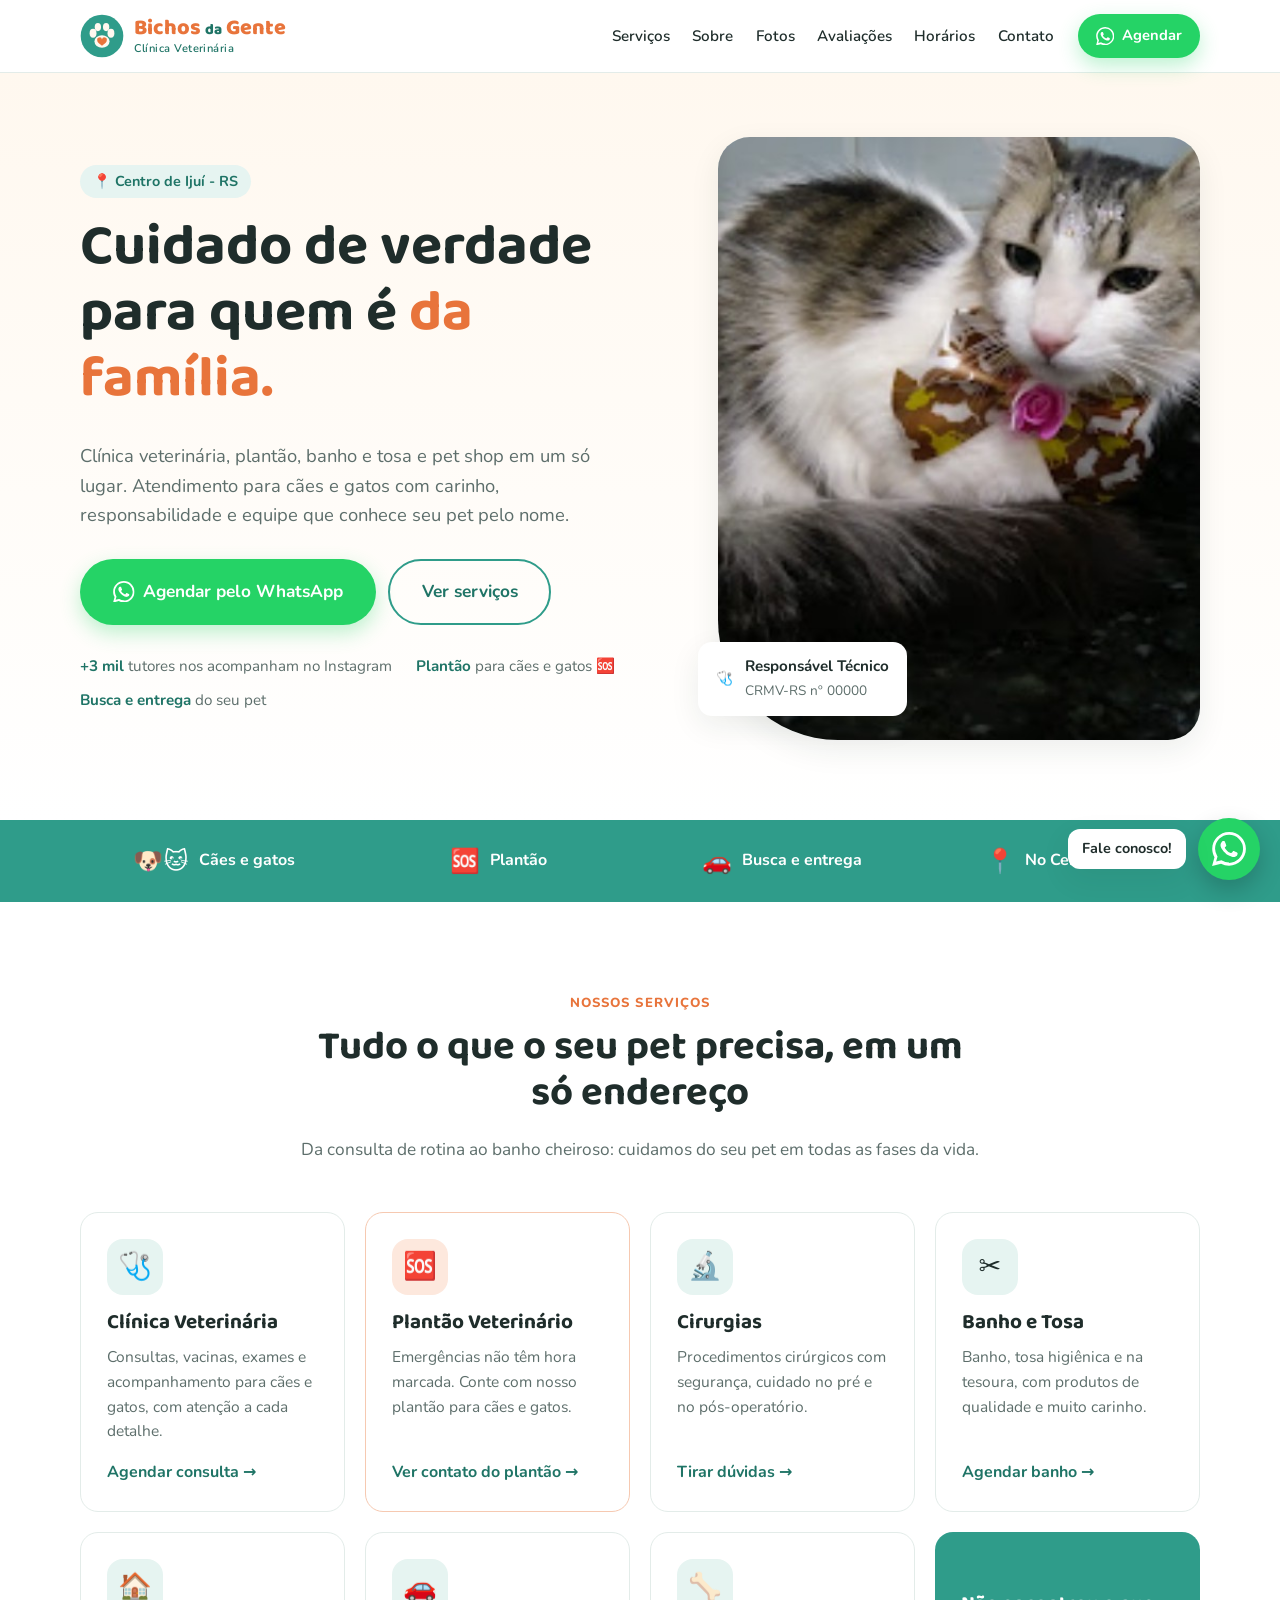
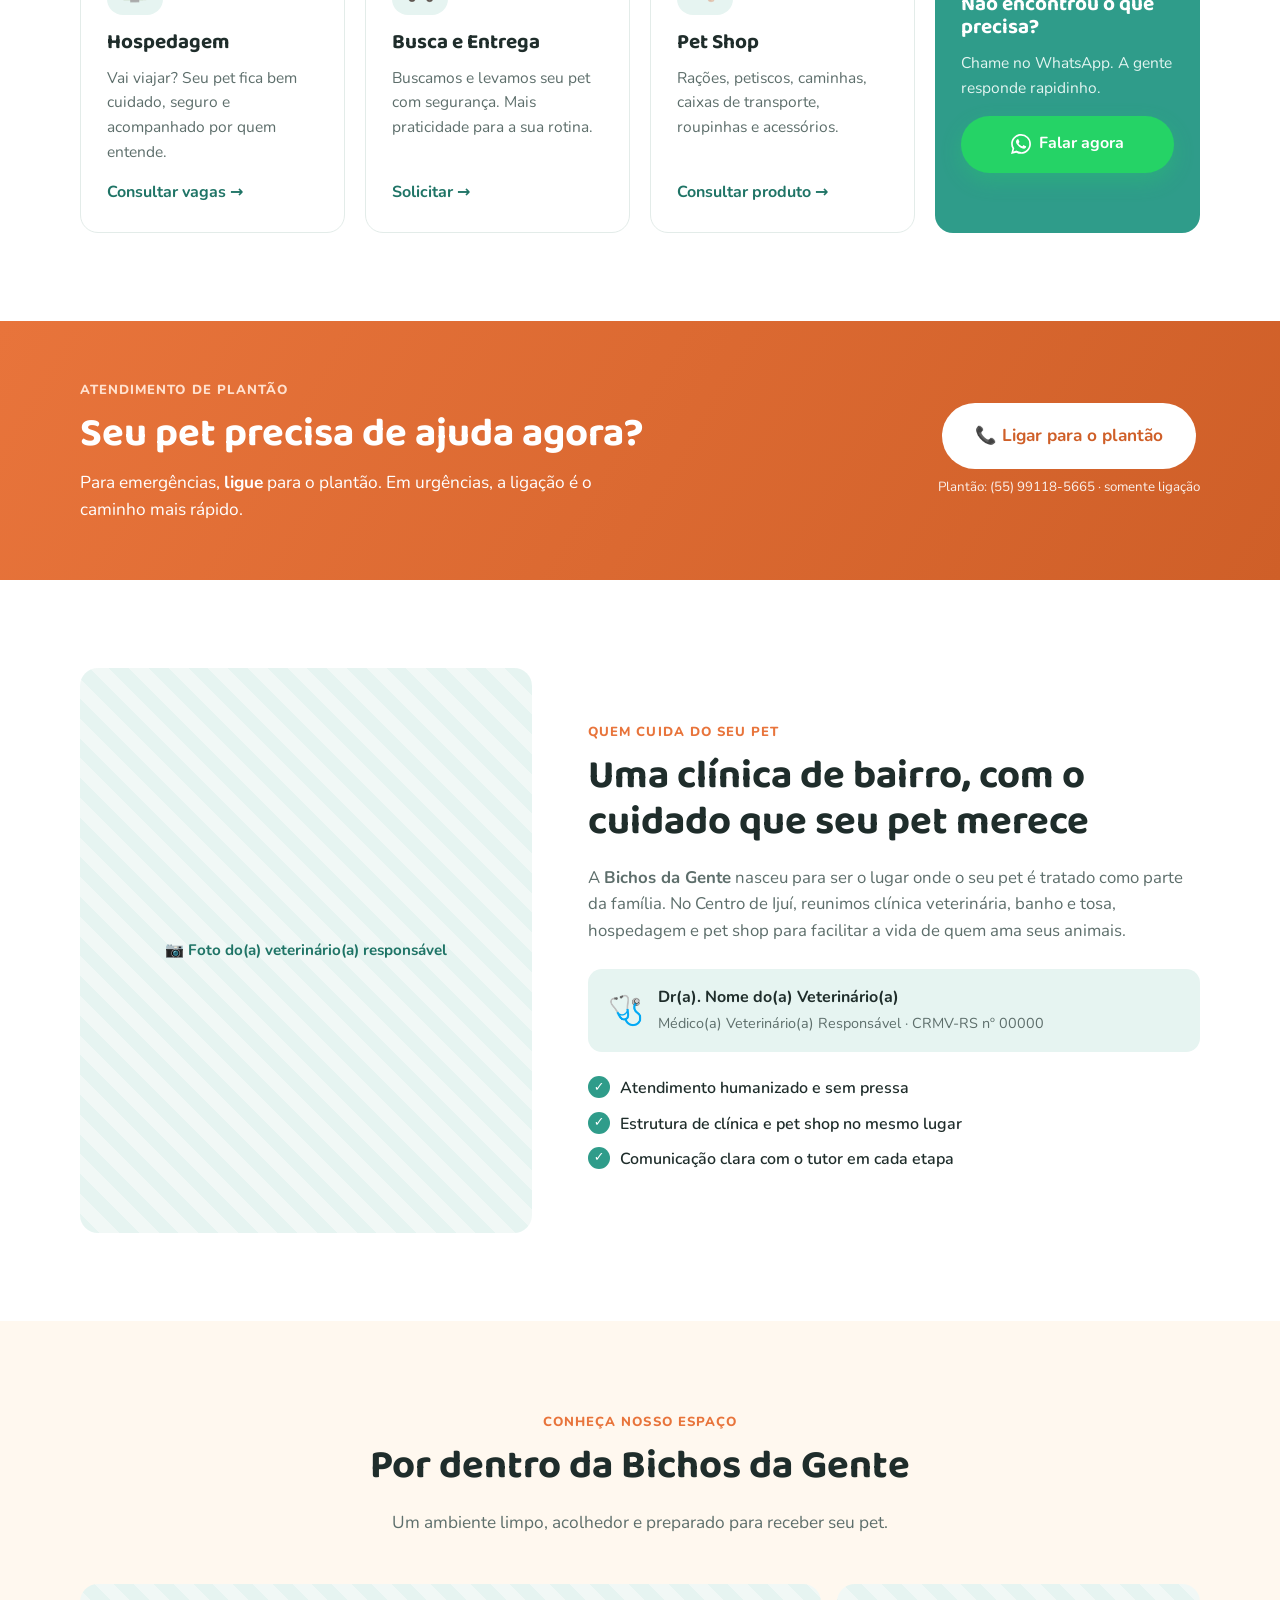
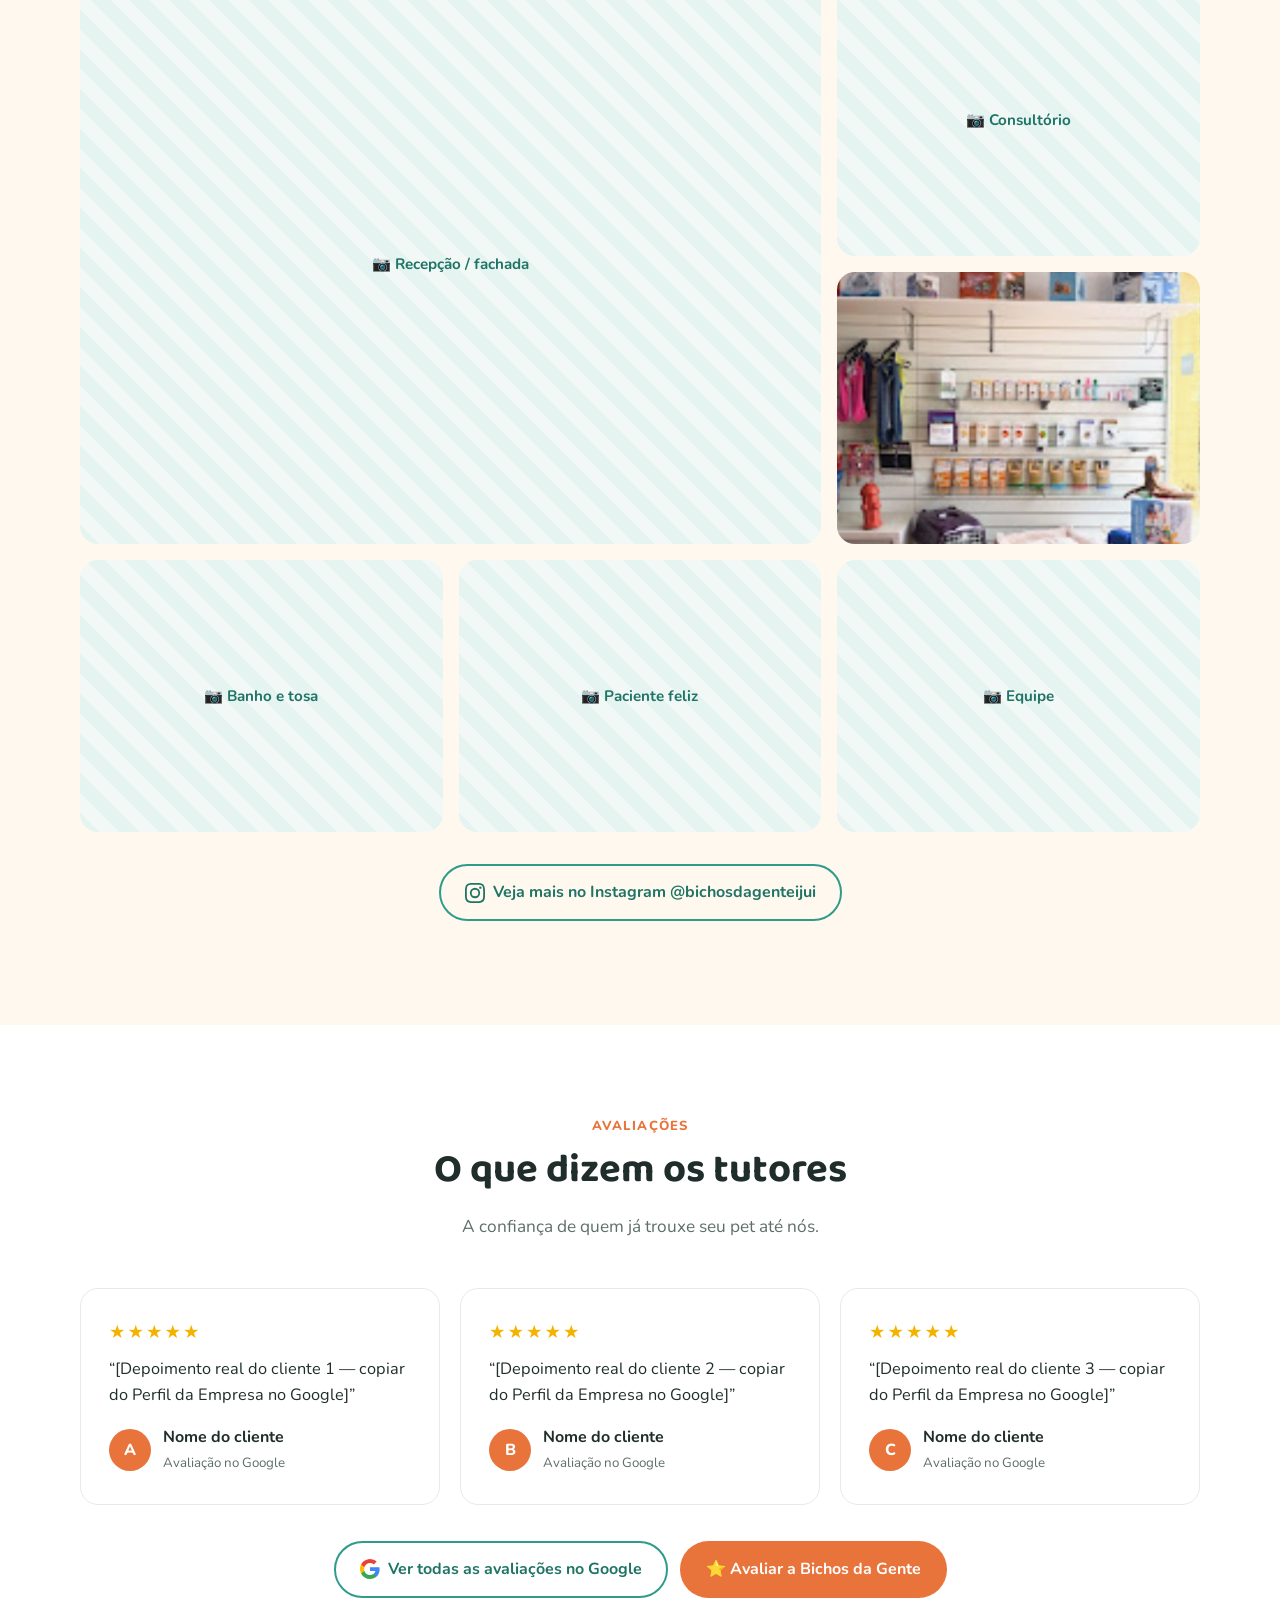
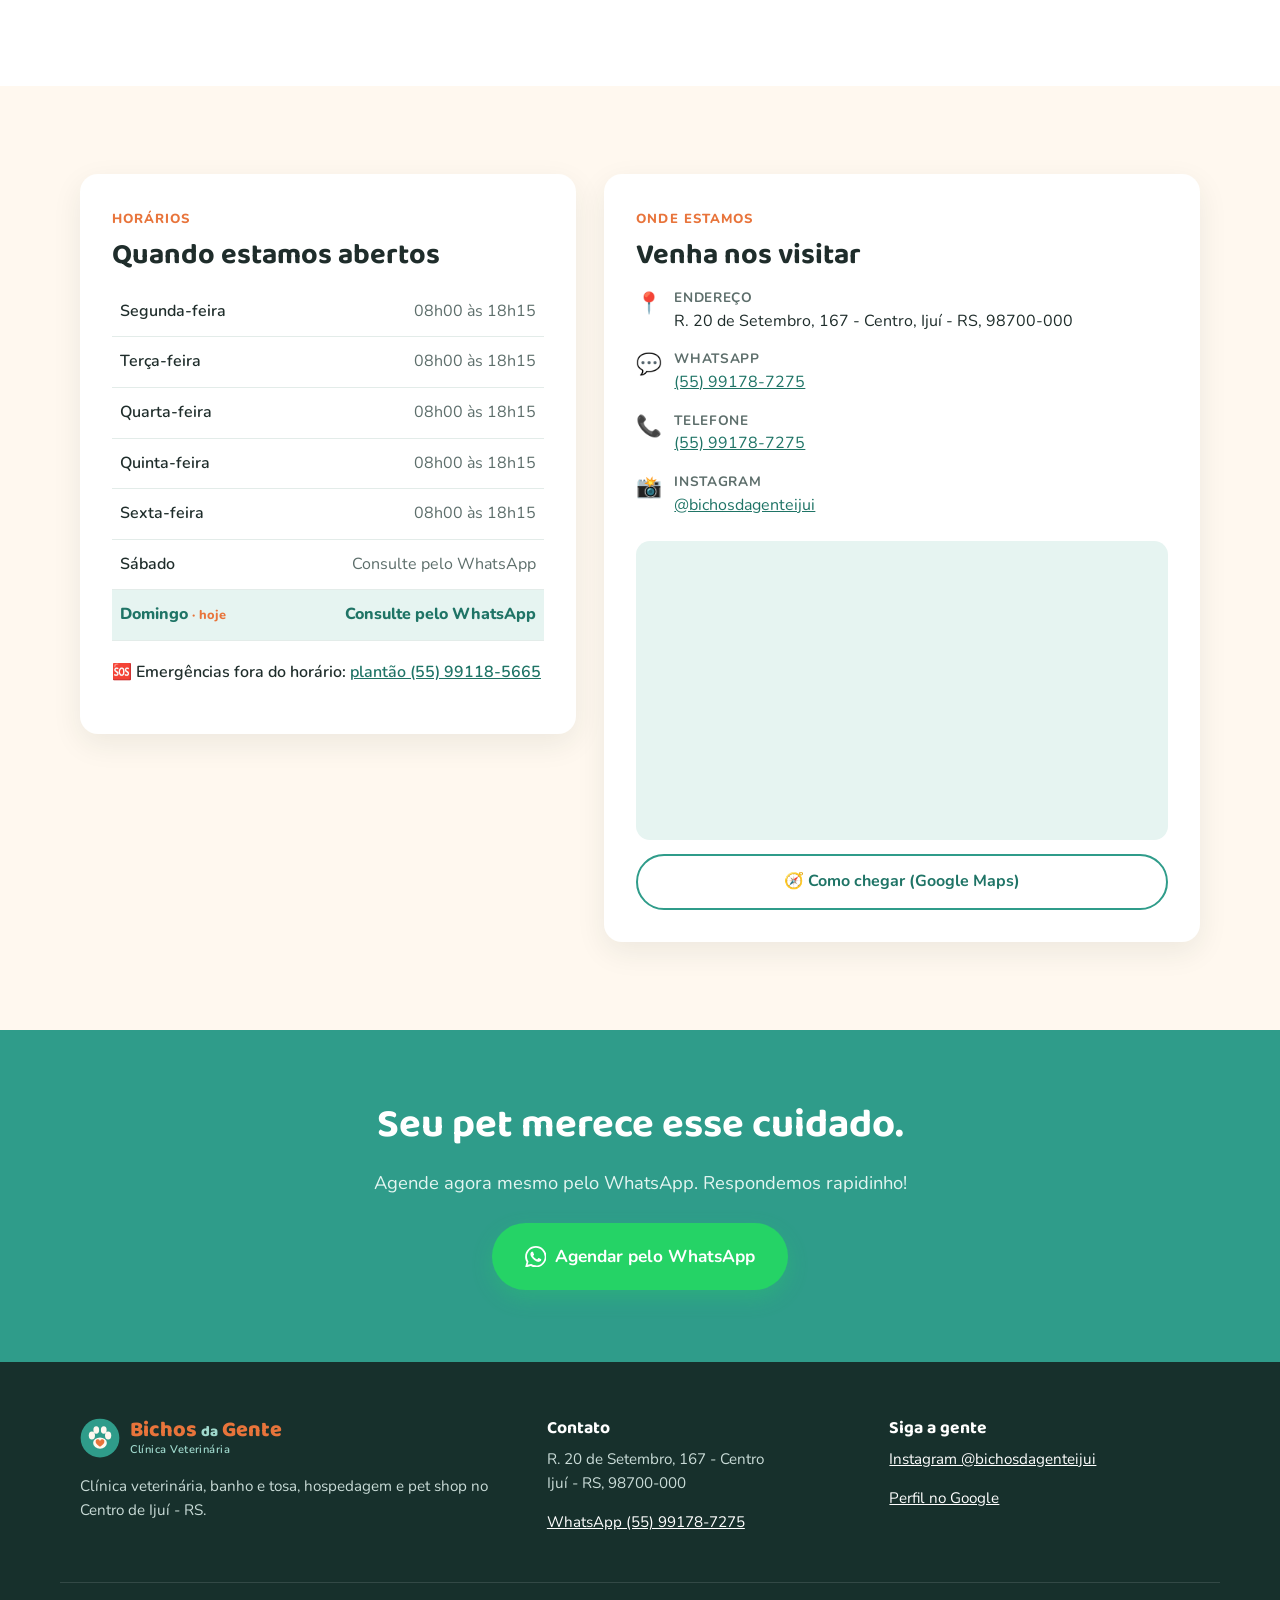
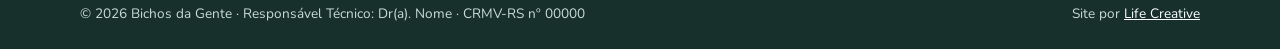
==== index.html @ 6191a256 "Adiciona fotos reais do Perfil do Google e corrige selo do CRMV Co-Authored-By: Claude Opus 5.5 <nor" ====
<!DOCTYPE html>
<html lang="pt-BR">
<head>
  <meta charset="UTF-8">
  <meta name="viewport" content="width=device-width, initial-scale=1.0">
  <title>Bichos da Gente | Clínica Veterinária, Banho e Tosa e Pet Shop em Ijuí - RS</title>
  <meta name="description" content="Clínica veterinária no Centro de Ijuí (RS). Consultas, cirurgias, plantão, banho e tosa, hospedagem, busca e entrega e pet shop para cães e gatos. Fale no WhatsApp: (55) 99178-7275.">
  <meta name="keywords" content="veterinário Ijuí, clínica veterinária Ijuí, banho e tosa Ijuí, pet shop Ijuí, plantão veterinário Ijuí">
  <link rel="canonical" href="https://www.bichosdagente.com.br/"><!-- EDITAR: domínio definitivo -->

  <!-- Compartilhamento (WhatsApp, Facebook, etc.) -->
  <meta property="og:type" content="website">
  <meta property="og:title" content="Bichos da Gente | Clínica Veterinária em Ijuí">
  <meta property="og:description" content="Cuidado completo para cães e gatos no Centro de Ijuí: clínica, plantão, banho e tosa e pet shop.">
  <meta property="og:image" content="assets/img/og-image.jpg"><!-- EDITAR: imagem 1200x630 -->
  <meta property="og:locale" content="pt_BR">
  <meta name="theme-color" content="#2f9c8a">

  <link rel="icon" href="assets/img/favicon.svg" type="image/svg+xml">
  <link rel="preconnect" href="https://fonts.googleapis.com">
  <link rel="preconnect" href="https://fonts.gstatic.com" crossorigin>
  <link href="https://fonts.googleapis.com/css2?family=Baloo+2:wght@600;700;800&family=Nunito:wght@400;600;700&display=swap" rel="stylesheet">
  <link rel="stylesheet" href="css/style.css">

  <!-- Dados estruturados para o Google (SEO local) -->
  <script type="application/ld+json">
  {
    "@context": "https://schema.org",
    "@type": "VeterinaryCare",
    "name": "Bichos da Gente - Clínica Veterinária",
    "image": "https://www.bichosdagente.com.br/assets/img/og-image.jpg",
    "url": "https://www.bichosdagente.com.br/",
    "telephone": "+55-55-99178-7275",
    "address": {
      "@type": "PostalAddress",
      "streetAddress": "Rua 20 de Setembro, 167 - Centro",
      "addressLocality": "Ijuí",
      "addressRegion": "RS",
      "postalCode": "98700-000",
      "addressCountry": "BR"
    },
    "sameAs": [
      "https://www.instagram.com/bichosdagenteijui",
      "https://share.google/rm68JklPEhJQ6bpwt"
    ],
    "openingHoursSpecification": [
      { "@type": "OpeningHoursSpecification", "dayOfWeek": ["Monday","Tuesday","Wednesday","Thursday","Friday"], "opens": "08:00", "closes": "18:15" }
    ]
  }
  </script>
  <!-- EDITAR: ajuste "openingHoursSpecification" quando os horários forem confirmados -->
</head>
<body>

  <!-- ============ TOPO ============ -->
  <header class="header" id="topo">
    <div class="container header__inner">
      <a href="#topo" class="logo" aria-label="Bichos da Gente - início">
        <img src="assets/img/logo.svg" alt="" width="44" height="44">
        <span class="logo__text">Bichos <small>da</small> Gente<em>Clínica Veterinária</em></span>
      </a>

      <nav class="nav" id="nav" aria-label="Menu principal">
        <a href="#servicos">Serviços</a>
        <a href="#sobre">Sobre</a>
        <a href="#fotos">Fotos</a>
        <a href="#avaliacoes">Avaliações</a>
        <a href="#horarios">Horários</a>
        <a href="#contato">Contato</a>
      </nav>

      <a class="btn btn--wa btn--sm header__cta" data-wa="Olá! Vim pelo site e gostaria de agendar um atendimento." href="#" target="_blank" rel="noopener">
        <svg class="ico" aria-hidden="true"><use href="#i-wa"/></svg> Agendar
      </a>
      <button class="nav-toggle" id="navToggle" aria-label="Abrir menu" aria-expanded="false" aria-controls="nav">
        <span></span><span></span><span></span>
      </button>
    </div>
  </header>

  <main>
    <!-- ============ HERO ============ -->
    <section class="hero">
      <div class="container hero__inner">
        <div class="hero__text">
          <span class="tag">📍 Centro de Ijuí - RS</span>
          <h1>Cuidado de verdade para quem é <span class="hl">da família.</span></h1>
          <p class="lead">Clínica veterinária, plantão, banho e tosa e pet shop em um só lugar. Atendimento para cães e gatos com carinho, responsabilidade e equipe que conhece seu pet pelo nome.</p>
          <div class="hero__ctas">
            <a class="btn btn--wa btn--lg" data-wa="Olá! Vim pelo site e gostaria de agendar uma consulta para o meu pet." href="#" target="_blank" rel="noopener">
              <svg class="ico" aria-hidden="true"><use href="#i-wa"/></svg> Agendar pelo WhatsApp
            </a>
            <a class="btn btn--ghost btn--lg" href="#servicos">Ver serviços</a>
          </div>
          <ul class="hero__proof">
            <li><strong>+3 mil</strong> tutores nos acompanham no Instagram</li>
            <li><strong>Plantão</strong> para cães e gatos 🆘</li>
            <li><strong>Busca e entrega</strong> do seu pet</li>
          </ul>
        </div>
        <div class="hero__media">
          <!-- EDITAR: troque pela foto real (ex.: assets/img/hero.jpg) — veterinário(a) com um pet -->
          <div class="photo photo--hero" data-label="Foto principal: veterinário(a) atendendo um pet">
            <img src="assets/img/hero.jpg" alt="Gatinho com gravatinha após o banho na Bichos da Gente" loading="eager" onerror="this.remove()">
          </div>
          <div class="hero__badge">
            <span class="hero__badge-ico">🩺</span>
            <div><strong>Responsável Técnico</strong><span>CRMV-RS nº <!-- EDITAR -->00000</span></div>
          </div>
        </div>
      </div>
    </section>

    <!-- ============ FAIXA DE CONFIANÇA ============ -->
    <section class="trust" aria-label="Diferenciais">
      <div class="container trust__grid">
        <div><span>🐶🐱</span><p>Cães e gatos</p></div>
        <div><span>🆘</span><p>Plantão</p></div>
        <div><span>🚗</span><p>Busca e entrega</p></div>
        <div><span>📍</span><p>No Centro de Ijuí</p></div>
      </div>
    </section>

    <!-- ============ SERVIÇOS ============ -->
    <section class="section" id="servicos">
      <div class="container">
        <div class="section__head">
          <span class="eyebrow">Nossos serviços</span>
          <h2>Tudo o que o seu pet precisa, em um só endereço</h2>
          <p>Da consulta de rotina ao banho cheiroso: cuidamos do seu pet em todas as fases da vida.</p>
        </div>

        <div class="cards">
          <article class="card">
            <div class="card__ico">🩺</div>
            <h3>Clínica Veterinária</h3>
            <p>Consultas, vacinas, exames e acompanhamento para cães e gatos, com atenção a cada detalhe.</p>
            <a class="card__link" data-wa="Olá! Gostaria de agendar uma consulta veterinária." href="#" target="_blank" rel="noopener">Agendar consulta →</a>
          </article>
          <article class="card card--alert">
            <div class="card__ico">🆘</div>
            <h3>Plantão Veterinário</h3>
            <p>Emergências não têm hora marcada. Conte com nosso plantão para cães e gatos.</p>
            <a class="card__link" href="#plantao">Ver contato do plantão →</a>
          </article>
          <article class="card">
            <div class="card__ico">🔬</div>
            <h3>Cirurgias</h3>
            <p>Procedimentos cirúrgicos com segurança, cuidado no pré e no pós-operatório.</p>
            <a class="card__link" data-wa="Olá! Gostaria de informações sobre cirurgias." href="#" target="_blank" rel="noopener">Tirar dúvidas →</a>
          </article>
          <article class="card">
            <div class="card__ico">✂️</div>
            <h3>Banho e Tosa</h3>
            <p>Banho, tosa higiênica e na tesoura, com produtos de qualidade e muito carinho.</p>
            <a class="card__link" data-wa="Olá! Gostaria de agendar banho e tosa." href="#" target="_blank" rel="noopener">Agendar banho →</a>
          </article>
          <article class="card">
            <div class="card__ico">🏠</div>
            <h3>Hospedagem</h3>
            <p>Vai viajar? Seu pet fica bem cuidado, seguro e acompanhado por quem entende.</p>
            <a class="card__link" data-wa="Olá! Gostaria de informações sobre hospedagem." href="#" target="_blank" rel="noopener">Consultar vagas →</a>
          </article>
          <article class="card">
            <div class="card__ico">🚗</div>
            <h3>Busca e Entrega</h3>
            <p>Buscamos e levamos seu pet com segurança. Mais praticidade para a sua rotina.</p>
            <a class="card__link" data-wa="Olá! Gostaria de usar o serviço de busca e entrega." href="#" target="_blank" rel="noopener">Solicitar →</a>
          </article>
          <article class="card">
            <div class="card__ico">🦴</div>
            <h3>Pet Shop</h3>
            <p>Rações, petiscos, caminhas, caixas de transporte, roupinhas e acessórios.</p>
            <a class="card__link" data-wa="Olá! Gostaria de saber se vocês têm um produto." href="#" target="_blank" rel="noopener">Consultar produto →</a>
          </article>
          <article class="card card--cta">
            <h3>Não encontrou o que precisa?</h3>
            <p>Chame no WhatsApp. A gente responde rapidinho.</p>
            <a class="btn btn--wa" data-wa="Olá! Tenho uma dúvida sobre os serviços." href="#" target="_blank" rel="noopener">
              <svg class="ico" aria-hidden="true"><use href="#i-wa"/></svg> Falar agora
            </a>
          </article>
        </div>
      </div>
    </section>

    <!-- ============ PLANTÃO (destaque) ============ -->
    <section class="emergency" id="plantao">
      <div class="container emergency__inner">
        <div>
          <span class="eyebrow eyebrow--light">Atendimento de plantão</span>
          <h2>Seu pet precisa de ajuda agora?</h2>
          <p>Para emergências, <strong>ligue</strong> para o plantão. Em urgências, a ligação é o caminho mais rápido.</p>
        </div>
        <div class="emergency__ctas">
          <!-- EDITAR: confirmar número do plantão (aparece em post do Instagram como 99118-5665) -->
          <a class="btn btn--white btn--lg" href="tel:+5555991185665">📞 Ligar para o plantão</a>
          <small>Plantão: (55) 99118-5665 · somente ligação</small>
        </div>
      </div>
    </section>

    <!-- ============ SOBRE ============ -->
    <section class="section" id="sobre">
      <div class="container about">
        <div class="about__media">
          <!-- EDITAR: foto real do(a) veterinário(a) responsável -->
          <div class="photo photo--portrait" data-label="Foto do(a) veterinário(a) responsável">
            <img src="assets/img/veterinario.jpg" alt="Veterinário(a) responsável da Bichos da Gente" loading="lazy" onerror="this.remove()">
          </div>
        </div>
        <div class="about__text">
          <span class="eyebrow">Quem cuida do seu pet</span>
          <h2>Uma clínica de bairro, com o cuidado que seu pet merece</h2>
          <p>A <strong>Bichos da Gente</strong> nasceu para ser o lugar onde o seu pet é tratado como parte da família. No Centro de Ijuí, reunimos clínica veterinária, banho e tosa, hospedagem e pet shop para facilitar a vida de quem ama seus animais.</p>
          <!-- EDITAR: inserir um parágrafo com a história real da clínica / formação do(a) veterinário(a) -->
          <div class="vet-card">
            <div class="vet-card__ico">🩺</div>
            <div>
              <strong><!-- EDITAR -->Dr(a). Nome do(a) Veterinário(a)</strong>
              <span>Médico(a) Veterinário(a) Responsável · CRMV-RS nº <!-- EDITAR -->00000</span>
            </div>
          </div>
          <ul class="checks">
            <li>Atendimento humanizado e sem pressa</li>
            <li>Estrutura de clínica e pet shop no mesmo lugar</li>
            <li>Comunicação clara com o tutor em cada etapa</li>
          </ul>
        </div>
      </div>
    </section>

    <!-- ============ FOTOS ============ -->
    <section class="section section--soft" id="fotos">
      <div class="container">
        <div class="section__head">
          <span class="eyebrow">Conheça nosso espaço</span>
          <h2>Por dentro da Bichos da Gente</h2>
          <p>Um ambiente limpo, acolhedor e preparado para receber seu pet.</p>
        </div>
        <!-- EDITAR: substitua pelos arquivos reais em assets/img/ (fotos da clínica, banho e tosa, pet shop e pacientes) -->
        <div class="gallery">
          <figure class="photo" data-label="Recepção / fachada"><img src="assets/img/foto-1.jpg" alt="Fachada da clínica Bichos da Gente" loading="lazy" onerror="this.remove()"></figure>
          <figure class="photo" data-label="Consultório"><img src="assets/img/foto-2.jpg" alt="Consultório veterinário" loading="lazy" onerror="this.remove()"></figure>
          <figure class="photo" data-label="Pet shop"><img src="assets/img/foto-3.jpg" alt="Pet shop com rações e acessórios" loading="lazy" onerror="this.remove()"></figure>
          <figure class="photo" data-label="Banho e tosa"><img src="assets/img/foto-4.jpg" alt="Espaço de banho e tosa" loading="lazy" onerror="this.remove()"></figure>
          <figure class="photo" data-label="Paciente feliz"><img src="assets/img/foto-5.jpg" alt="Pet atendido na clínica" loading="lazy" onerror="this.remove()"></figure>
          <figure class="photo" data-label="Equipe"><img src="assets/img/foto-6.jpg" alt="Equipe da Bichos da Gente" loading="lazy" onerror="this.remove()"></figure>
        </div>
        <p class="center">
          <a class="btn btn--ghost" href="https://www.instagram.com/bichosdagenteijui" target="_blank" rel="noopener">
            <svg class="ico" aria-hidden="true"><use href="#i-ig"/></svg> Veja mais no Instagram @bichosdagenteijui
          </a>
        </p>
      </div>
    </section>

    <!-- ============ AVALIAÇÕES ============ -->
    <section class="section" id="avaliacoes">
      <div class="container">
        <div class="section__head">
          <span class="eyebrow">Avaliações</span>
          <h2>O que dizem os tutores</h2>
          <p>A confiança de quem já trouxe seu pet até nós.</p>
        </div>

        <!-- EDITAR: copie depoimentos REAIS do Google (com autorização) e substitua os textos abaixo -->
        <div class="reviews">
          <blockquote class="review">
            <div class="stars" aria-label="5 estrelas">★★★★★</div>
            <p>“[Depoimento real do cliente 1 — copiar do Perfil da Empresa no Google]”</p>
            <footer><span class="avatar">A</span><div><strong>Nome do cliente</strong><small>Avaliação no Google</small></div></footer>
          </blockquote>
          <blockquote class="review">
            <div class="stars" aria-label="5 estrelas">★★★★★</div>
            <p>“[Depoimento real do cliente 2 — copiar do Perfil da Empresa no Google]”</p>
            <footer><span class="avatar">B</span><div><strong>Nome do cliente</strong><small>Avaliação no Google</small></div></footer>
          </blockquote>
          <blockquote class="review">
            <div class="stars" aria-label="5 estrelas">★★★★★</div>
            <p>“[Depoimento real do cliente 3 — copiar do Perfil da Empresa no Google]”</p>
            <footer><span class="avatar">C</span><div><strong>Nome do cliente</strong><small>Avaliação no Google</small></div></footer>
          </blockquote>
        </div>

        <div class="reviews__ctas">
          <a class="btn btn--ghost" href="https://share.google/rm68JklPEhJQ6bpwt" target="_blank" rel="noopener">
            <svg class="ico" aria-hidden="true"><use href="#i-g"/></svg> Ver todas as avaliações no Google
          </a>
          <a class="btn btn--primary" href="https://share.google/rm68JklPEhJQ6bpwt" target="_blank" rel="noopener">⭐ Avaliar a Bichos da Gente</a>
        </div>
      </div>
    </section>

    <!-- ============ HORÁRIOS + LOCALIZAÇÃO ============ -->
    <section class="section section--soft" id="horarios">
      <div class="container info">
        <div class="info__box">
          <span class="eyebrow">Horários</span>
          <h2>Quando estamos abertos</h2>
          <!-- EDITAR: confirmar horários com a clínica (Google informa fechamento às 18h15) -->
          <table class="hours" id="hoursTable">
            <tbody>
              <tr data-day="1"><th>Segunda-feira</th><td>08h00 às 18h15</td></tr>
              <tr data-day="2"><th>Terça-feira</th><td>08h00 às 18h15</td></tr>
              <tr data-day="3"><th>Quarta-feira</th><td>08h00 às 18h15</td></tr>
              <tr data-day="4"><th>Quinta-feira</th><td>08h00 às 18h15</td></tr>
              <tr data-day="5"><th>Sexta-feira</th><td>08h00 às 18h15</td></tr>
              <tr data-day="6"><th>Sábado</th><td>Consulte pelo WhatsApp</td></tr>
              <tr data-day="0"><th>Domingo</th><td>Consulte pelo WhatsApp</td></tr>
            </tbody>
          </table>
          <p class="hours__note">🆘 Emergências fora do horário: <a href="tel:+5555991185665">plantão (55) 99118-5665</a></p>
        </div>

        <div class="info__box" id="contato">
          <span class="eyebrow">Onde estamos</span>
          <h2>Venha nos visitar</h2>
          <ul class="contact">
            <li><span>📍</span><div><strong>Endereço</strong>R. 20 de Setembro, 167 - Centro, Ijuí - RS, 98700-000</div></li>
            <li><span>💬</span><div><strong>WhatsApp</strong><a data-wa="Olá! Vim pelo site." href="#" target="_blank" rel="noopener">(55) 99178-7275</a></div></li>
            <li><span>📞</span><div><strong>Telefone</strong><a href="tel:+5555991787275">(55) 99178-7275</a></div></li>
            <li><span>📸</span><div><strong>Instagram</strong><a href="https://www.instagram.com/bichosdagenteijui" target="_blank" rel="noopener">@bichosdagenteijui</a></div></li>
          </ul>
          <div class="map">
            <iframe title="Mapa: Bichos da Gente, R. 20 de Setembro, 167 - Centro, Ijuí" src="https://maps.google.com/maps?q=R.%2020%20de%20Setembro%2C%20167%20-%20Centro%2C%20Iju%C3%AD%20-%20RS&z=16&output=embed" loading="lazy" referrerpolicy="no-referrer-when-downgrade"></iframe>
          </div>
          <a class="btn btn--ghost btn--block" href="https://share.google/rm68JklPEhJQ6bpwt" target="_blank" rel="noopener">🧭 Como chegar (Google Maps)</a>
        </div>
      </div>
    </section>

    <!-- ============ CTA FINAL ============ -->
    <section class="final">
      <div class="container final__inner">
        <h2>Seu pet merece esse cuidado.</h2>
        <p>Agende agora mesmo pelo WhatsApp. Respondemos rapidinho!</p>
        <a class="btn btn--wa btn--lg" data-wa="Olá! Vim pelo site e gostaria de agendar um atendimento para o meu pet." href="#" target="_blank" rel="noopener">
          <svg class="ico" aria-hidden="true"><use href="#i-wa"/></svg> Agendar pelo WhatsApp
        </a>
      </div>
    </section>
  </main>

  <!-- ============ RODAPÉ ============ -->
  <footer class="footer">
    <div class="container footer__grid">
      <div>
        <a href="#topo" class="logo logo--light">
          <img src="assets/img/logo.svg" alt="" width="40" height="40">
          <span class="logo__text">Bichos <small>da</small> Gente<em>Clínica Veterinária</em></span>
        </a>
        <p>Clínica veterinária, banho e tosa, hospedagem e pet shop no Centro de Ijuí - RS.</p>
      </div>
      <div>
        <h4>Contato</h4>
        <p>R. 20 de Setembro, 167 - Centro<br>Ijuí - RS, 98700-000</p>
        <p><a data-wa="Olá! Vim pelo site." href="#" target="_blank" rel="noopener">WhatsApp (55) 99178-7275</a></p>
      </div>
      <div>
        <h4>Siga a gente</h4>
        <p><a href="https://www.instagram.com/bichosdagenteijui" target="_blank" rel="noopener">Instagram @bichosdagenteijui</a></p>
        <p><a href="https://share.google/rm68JklPEhJQ6bpwt" target="_blank" rel="noopener">Perfil no Google</a></p>
      </div>
    </div>
    <div class="container footer__bottom">
      <p>© <span id="year">2026</span> Bichos da Gente · Responsável Técnico: <!-- EDITAR -->Dr(a). Nome · CRMV-RS nº 00000</p>
      <p>Site por <a href="#" rel="noopener">Life Creative</a></p><!-- EDITAR: link da Life Creative -->
    </div>
  </footer>

  <!-- Botão flutuante de WhatsApp -->
  <a class="wa-float" data-wa="Olá! Vim pelo site e gostaria de atendimento." href="#" target="_blank" rel="noopener" aria-label="Falar no WhatsApp">
    <svg aria-hidden="true"><use href="#i-wa"/></svg>
    <span class="wa-float__bubble">Fale conosco!</span>
  </a>

  <!-- Ícones SVG -->
  <svg width="0" height="0" style="position:absolute" aria-hidden="true">
    <symbol id="i-wa" viewBox="0 0 24 24"><path fill="currentColor" d="M17.47 14.38c-.3-.15-1.76-.87-2.03-.97-.27-.1-.47-.15-.67.15-.2.3-.77.97-.94 1.17-.17.2-.35.22-.64.07-.3-.15-1.25-.46-2.39-1.47-.88-.79-1.48-1.76-1.65-2.06-.17-.3-.02-.46.13-.6.13-.13.3-.35.45-.52.15-.17.2-.3.3-.5.1-.2.05-.37-.03-.52-.07-.15-.67-1.6-.92-2.2-.24-.58-.49-.5-.67-.5h-.57c-.2 0-.52.07-.8.37-.27.3-1.04 1.02-1.04 2.48s1.07 2.88 1.21 3.08c.15.2 2.1 3.2 5.08 4.49.71.31 1.26.49 1.7.63.71.22 1.36.19 1.87.12.57-.09 1.76-.72 2-1.41.25-.7.25-1.29.17-1.41-.07-.13-.27-.2-.57-.35M12.05 21.5h-.01a9.9 9.9 0 0 1-5.03-1.38l-.36-.21-3.74.98 1-3.65-.24-.37A9.86 9.86 0 0 1 2.16 11.9c0-5.45 4.44-9.89 9.9-9.89 2.64 0 5.12 1.03 6.99 2.9a9.82 9.82 0 0 1 2.89 7c0 5.45-4.44 9.89-9.89 9.89m8.41-18.3A11.81 11.81 0 0 0 12.05 0C5.5 0 .16 5.34.16 11.89c0 2.1.55 4.14 1.59 5.95L.06 24l6.3-1.65a11.88 11.88 0 0 0 5.68 1.45h.01c6.55 0 11.89-5.34 11.89-11.89 0-3.18-1.24-6.16-3.48-8.41"/></symbol>
    <symbol id="i-ig" viewBox="0 0 24 24"><path fill="currentColor" d="M12 2.16c3.2 0 3.58.01 4.85.07 3.25.15 4.77 1.69 4.92 4.92.06 1.27.07 1.65.07 4.85s-.01 3.58-.07 4.85c-.15 3.23-1.66 4.77-4.92 4.92-1.27.06-1.65.07-4.85.07s-3.58-.01-4.85-.07c-3.26-.15-4.77-1.7-4.92-4.92C2.17 15.58 2.16 15.2 2.16 12s.01-3.58.07-4.85C2.38 3.92 3.9 2.38 7.15 2.23 8.42 2.17 8.8 2.16 12 2.16M12 0C8.74 0 8.33.01 7.05.07 2.7.27.27 2.69.07 7.05.01 8.33 0 8.74 0 12s.01 3.67.07 4.95c.2 4.36 2.62 6.78 6.98 6.98C8.33 23.99 8.74 24 12 24s3.67-.01 4.95-.07c4.35-.2 6.78-2.62 6.98-6.98.06-1.28.07-1.69.07-4.95s-.01-3.67-.07-4.95c-.2-4.35-2.62-6.78-6.98-6.98C15.67.01 15.26 0 12 0m0 5.84a6.16 6.16 0 1 0 0 12.32 6.16 6.16 0 0 0 0-12.32M12 16a4 4 0 1 1 0-8 4 4 0 0 1 0 8m6.4-11.85a1.44 1.44 0 1 0 0 2.88 1.44 1.44 0 0 0 0-2.88"/></symbol>
    <symbol id="i-g" viewBox="0 0 24 24"><path fill="#4285F4" d="M23.5 12.27c0-.85-.08-1.67-.22-2.45H12v4.64h6.45a5.52 5.52 0 0 1-2.4 3.62v3h3.88c2.27-2.09 3.57-5.17 3.57-8.81"/><path fill="#34A853" d="M12 24c3.24 0 5.95-1.07 7.93-2.9l-3.88-3c-1.07.72-2.45 1.15-4.05 1.15-3.12 0-5.76-2.1-6.7-4.94H1.3v3.1A12 12 0 0 0 12 24"/><path fill="#FBBC05" d="M5.3 14.3a7.2 7.2 0 0 1 0-4.6V6.6h-4a12 12 0 0 0 0 10.8z"/><path fill="#EA4335" d="M12 4.75c1.76 0 3.34.6 4.58 1.8l3.44-3.44A11.97 11.97 0 0 0 1.3 6.6l4 3.1C6.24 6.86 8.88 4.75 12 4.75"/></symbol>
  </svg>

  <script src="js/main.js"></script>
</body>
</html>
---- css/style.css ----
/* =========================================================
   Bichos da Gente — Clínica Veterinária (Ijuí - RS)
   Paleta baseada na identidade visual do Instagram
   ========================================================= */
:root {
  --teal: #2f9c8a;
  --teal-dark: #1f7466;
  --teal-soft: #e6f4f1;
  --orange: #e8743b;
  --orange-dark: #cf5f28;
  --cream: #fff8ef;
  --ink: #1f2d2b;
  --muted: #5d6e6b;
  --line: #e3ece9;
  --white: #fff;
  --wa: #25d366;
  --wa-dark: #1da851;
  --radius: 18px;
  --shadow: 0 10px 30px rgba(31, 45, 43, .08);
  --font-title: "Baloo 2", system-ui, sans-serif;
  --font-body: "Nunito", system-ui, sans-serif;
}

*, *::before, *::after { box-sizing: border-box; }
html { scroll-behavior: smooth; scroll-padding-top: 80px; }
body {
  margin: 0;
  font-family: var(--font-body);
  color: var(--ink);
  background: var(--white);
  line-height: 1.6;
  -webkit-font-smoothing: antialiased;
}
img { max-width: 100%; display: block; }
a { color: var(--teal-dark); }
h1, h2, h3, h4 { font-family: var(--font-title); line-height: 1.15; margin: 0 0 .5em; }
h1 { font-size: clamp(2.2rem, 5vw, 3.6rem); }
h2 { font-size: clamp(1.7rem, 3.5vw, 2.5rem); }
h3 { font-size: 1.3rem; }
p { margin: 0 0 1em; }

.container { width: 100%; max-width: 1160px; margin: 0 auto; padding: 0 20px; }
.center { text-align: center; margin-top: 2rem; }

/* ---------- Botões ---------- */
.btn {
  display: inline-flex; align-items: center; justify-content: center; gap: .5em;
  padding: .85em 1.5em; border-radius: 999px; border: 2px solid transparent;
  font-family: var(--font-body); font-weight: 700; font-size: 1rem;
  text-decoration: none; cursor: pointer; transition: transform .15s, background .2s, box-shadow .2s;
}
.btn:hover { transform: translateY(-2px); }
.btn--sm { padding: .55em 1.1em; font-size: .92rem; }
.btn--lg { padding: 1em 1.8em; font-size: 1.08rem; }
.btn--block { display: flex; width: 100%; }
.btn--wa { background: var(--wa); color: #fff; box-shadow: 0 8px 20px rgba(37, 211, 102, .3); }
.btn--wa:hover { background: var(--wa-dark); }
.btn--primary { background: var(--orange); color: #fff; }
.btn--primary:hover { background: var(--orange-dark); }
.btn--ghost { background: transparent; color: var(--teal-dark); border-color: var(--teal); }
.btn--ghost:hover { background: var(--teal-soft); }
.btn--white { background: #fff; color: var(--orange-dark); }
.ico { width: 1.25em; height: 1.25em; flex-shrink: 0; }

/* ---------- Header ---------- */
.header {
  position: sticky; top: 0; z-index: 50;
  background: rgba(255, 255, 255, .95); backdrop-filter: blur(8px);
  border-bottom: 1px solid var(--line);
}
.header__inner { display: flex; align-items: center; gap: 1.5rem; height: 72px; }
.logo { display: flex; align-items: center; gap: .6rem; text-decoration: none; color: var(--ink); }
.logo__text { font-family: var(--font-title); font-weight: 800; font-size: 1.35rem; line-height: 1; color: var(--orange); }
.logo__text small { font-size: .7em; color: var(--teal-dark); }
.logo__text em { display: block; font-style: normal; font-family: var(--font-body); font-weight: 600; font-size: .7rem; color: var(--teal-dark); letter-spacing: .04em; margin-top: 3px; }
.nav { display: flex; gap: 1.4rem; margin-left: auto; }
.nav a { color: var(--ink); text-decoration: none; font-weight: 600; font-size: .95rem; }
.nav a:hover { color: var(--teal); }
.nav-toggle { display: none; background: none; border: 0; padding: 8px; cursor: pointer; }
.nav-toggle span { display: block; width: 24px; height: 2px; background: var(--ink); margin: 5px 0; border-radius: 2px; transition: .2s; }

/* ---------- Hero ---------- */
.hero { background: linear-gradient(180deg, var(--cream) 0%, #fff 100%); padding: 64px 0 80px; overflow: hidden; }
.hero__inner { display: grid; grid-template-columns: 1.1fr .9fr; gap: 48px; align-items: center; }
.tag { display: inline-block; background: var(--teal-soft); color: var(--teal-dark); font-weight: 700; font-size: .9rem; padding: .35em .9em; border-radius: 999px; margin-bottom: 1rem; }
.hl { color: var(--orange); }
.lead { font-size: 1.15rem; color: var(--muted); max-width: 540px; }
.hero__ctas { display: flex; flex-wrap: wrap; gap: 12px; margin: 1.8rem 0; }
.hero__proof { list-style: none; padding: 0; margin: 0; display: flex; flex-wrap: wrap; gap: 10px 24px; color: var(--muted); font-size: .95rem; }
.hero__proof strong { color: var(--teal-dark); }
.hero__media { position: relative; }
.hero__badge {
  position: absolute; left: -20px; bottom: 24px; z-index: 2;
  display: flex; align-items: center; gap: 12px;
  background: #fff; padding: 12px 18px; border-radius: 14px; box-shadow: var(--shadow);
}
.hero__badge-ico { font-size: 1.6rem; }
.hero__badge strong { display: block; font-size: .95rem; }
.hero__badge span { font-size: .85rem; color: var(--muted); }

/* ---------- Placeholders de foto ---------- */
.photo {
  position: relative; margin: 0; border-radius: var(--radius); overflow: hidden;
  background: repeating-linear-gradient(45deg, var(--teal-soft), var(--teal-soft) 14px, #f1f8f6 14px, #f1f8f6 28px);
  aspect-ratio: 4 / 3;
}
.photo::after {
  content: "📷 " attr(data-label);
  position: absolute; inset: 0; display: grid; place-items: center; text-align: center;
  padding: 1rem; color: var(--teal-dark); font-weight: 700; font-size: .95rem;
}
.photo img { position: absolute; inset: 0; width: 100%; height: 100%; object-fit: cover; z-index: 1; }
.photo--hero { aspect-ratio: 4 / 5; border-radius: 32px 32px 32px 120px; box-shadow: var(--shadow); }
.photo--portrait { aspect-ratio: 4 / 5; }

/* ---------- Faixa de confiança ---------- */
.trust { background: var(--teal); color: #fff; padding: 22px 0; }
.trust__grid { display: grid; grid-template-columns: repeat(4, 1fr); gap: 16px; text-align: center; }
.trust__grid div { display: flex; align-items: center; justify-content: center; gap: 10px; }
.trust__grid span { font-size: 1.5rem; }
.trust__grid p { margin: 0; font-weight: 700; }

/* ---------- Seções ---------- */
.section { padding: 88px 0; }
.section--soft { background: var(--cream); }
.section__head { text-align: center; max-width: 680px; margin: 0 auto 48px; }
.section__head p { color: var(--muted); font-size: 1.08rem; }
.eyebrow { display: inline-block; color: var(--orange); font-weight: 800; text-transform: uppercase; letter-spacing: .08em; font-size: .82rem; margin-bottom: .6rem; }
.eyebrow--light { color: #ffe1cf; }

/* ---------- Cards de serviço ---------- */
.cards { display: grid; grid-template-columns: repeat(4, 1fr); gap: 20px; }
.card {
  background: #fff; border: 1px solid var(--line); border-radius: var(--radius);
  padding: 26px; display: flex; flex-direction: column; transition: transform .2s, box-shadow .2s;
}
.card:hover { transform: translateY(-4px); box-shadow: var(--shadow); }
.card__ico { width: 56px; height: 56px; display: grid; place-items: center; font-size: 1.7rem; background: var(--teal-soft); border-radius: 16px; margin-bottom: 16px; }
.card p { color: var(--muted); font-size: .97rem; flex: 1; }
.card__link { font-weight: 700; text-decoration: none; color: var(--teal-dark); }
.card__link:hover { color: var(--orange); }
.card--alert .card__ico { background: #fde8dd; }
.card--alert { border-color: #f6c9b1; }
.card--cta { background: var(--teal); color: #fff; border: 0; justify-content: center; }
.card--cta p { color: #e3f5f1; flex: 0; }

/* ---------- Plantão ---------- */
.emergency { background: linear-gradient(120deg, var(--orange) 0%, var(--orange-dark) 100%); color: #fff; padding: 56px 0; }
.emergency__inner { display: flex; align-items: center; justify-content: space-between; gap: 32px; flex-wrap: wrap; }
.emergency h2 { margin-bottom: .3em; }
.emergency p { margin: 0; font-size: 1.08rem; max-width: 560px; }
.emergency__ctas { display: flex; flex-direction: column; align-items: center; gap: 8px; }
.emergency__ctas small { opacity: .9; }

/* ---------- Sobre ---------- */
.about { display: grid; grid-template-columns: .85fr 1.15fr; gap: 56px; align-items: center; }
.about__text p { color: var(--muted); font-size: 1.05rem; }
.vet-card { display: flex; gap: 14px; align-items: center; background: var(--teal-soft); border-radius: 14px; padding: 16px 20px; margin: 1.5rem 0; }
.vet-card__ico { font-size: 1.8rem; }
.vet-card strong { display: block; }
.vet-card span { font-size: .9rem; color: var(--muted); }
.checks { list-style: none; padding: 0; margin: 0; }
.checks li { padding-left: 32px; position: relative; margin-bottom: .6rem; font-weight: 600; }
.checks li::before { content: "✓"; position: absolute; left: 0; top: 0; width: 22px; height: 22px; display: grid; place-items: center; background: var(--teal); color: #fff; border-radius: 50%; font-size: .8rem; }

/* ---------- Galeria ---------- */
.gallery { display: grid; grid-template-columns: repeat(3, 1fr); gap: 16px; }
.gallery .photo:first-child { grid-row: span 2; grid-column: span 2; aspect-ratio: auto; }

/* ---------- Avaliações ---------- */
.reviews { display: grid; grid-template-columns: repeat(3, 1fr); gap: 20px; }
.review { margin: 0; background: #fff; border: 1px solid var(--line); border-radius: var(--radius); padding: 28px; display: flex; flex-direction: column; }
.review p { flex: 1; font-size: 1.02rem; }
.stars { color: #f5b301; font-size: 1.15rem; letter-spacing: 2px; margin-bottom: .6rem; }
.review footer { display: flex; align-items: center; gap: 12px; }
.review footer strong { display: block; }
.review footer small { color: var(--muted); }
.avatar { width: 42px; height: 42px; border-radius: 50%; background: var(--orange); color: #fff; display: grid; place-items: center; font-weight: 800; }
.reviews__ctas { display: flex; flex-wrap: wrap; justify-content: center; gap: 12px; margin-top: 36px; }

/* ---------- Horários e contato ---------- */
.info { display: grid; grid-template-columns: 1fr 1.2fr; gap: 28px; align-items: start; }
.info__box { background: #fff; border-radius: var(--radius); padding: 32px; box-shadow: var(--shadow); }
.info__box h2 { font-size: 1.8rem; }
.hours { width: 100%; border-collapse: collapse; }
.hours th, .hours td { padding: 12px 8px; border-bottom: 1px solid var(--line); text-align: left; }
.hours th { font-weight: 600; }
.hours td { text-align: right; color: var(--muted); }
.hours tr.today { background: var(--teal-soft); }
.hours tr.today th, .hours tr.today td { color: var(--teal-dark); font-weight: 800; }
.hours tr.today th::after { content: " · hoje"; font-size: .8rem; color: var(--orange); }
.hours__note { margin-top: 1.2rem; font-weight: 600; }
.contact { list-style: none; padding: 0; margin: 0 0 1.4rem; display: grid; gap: 14px; }
.contact li { display: flex; gap: 12px; align-items: flex-start; }
.contact li > span { font-size: 1.3rem; }
.contact strong { display: block; font-size: .85rem; color: var(--muted); text-transform: uppercase; letter-spacing: .05em; }
.map { border-radius: 14px; overflow: hidden; margin-bottom: 14px; aspect-ratio: 16 / 9; background: var(--teal-soft); }
.map iframe { width: 100%; height: 100%; border: 0; }

/* ---------- CTA final ---------- */
.final { background: var(--teal); color: #fff; padding: 72px 0; text-align: center; }
.final p { font-size: 1.15rem; color: #e3f5f1; margin-bottom: 1.6rem; }

/* ---------- Rodapé ---------- */
.footer { background: #17302c; color: #c9dbd7; padding: 56px 0 24px; font-size: .95rem; }
.footer a { color: #fff; }
.footer h4 { color: #fff; font-size: 1.1rem; }
.footer__grid { display: grid; grid-template-columns: 1.4fr 1fr 1fr; gap: 32px; }
.logo--light .logo__text small, .logo--light .logo__text em { color: #9fd8cc; }
.footer__grid .logo { margin-bottom: 1rem; }
.footer__bottom { display: flex; justify-content: space-between; flex-wrap: wrap; gap: 8px; border-top: 1px solid rgba(255,255,255,.12); margin-top: 32px; padding-top: 20px; font-size: .85rem; }
.footer__bottom p { margin: 0; }

/* ---------- WhatsApp flutuante ---------- */
.wa-float {
  position: fixed; right: 20px; bottom: 20px; z-index: 60;
  width: 62px; height: 62px; border-radius: 50%; background: var(--wa); color: #fff;
  display: grid; place-items: center; box-shadow: 0 10px 25px rgba(0,0,0,.2);
  animation: pulse 2.4s infinite;
}
.wa-float svg { width: 34px; height: 34px; }
.wa-float__bubble {
  position: absolute; right: 74px; white-space: nowrap; background: #fff; color: var(--ink);
  padding: 8px 14px; border-radius: 12px; font-weight: 700; font-size: .9rem; box-shadow: var(--shadow);
}
@keyframes pulse {
  0% { box-shadow: 0 0 0 0 rgba(37, 211, 102, .5); }
  70% { box-shadow: 0 0 0 16px rgba(37, 211, 102, 0); }
  100% { box-shadow: 0 0 0 0 rgba(37, 211, 102, 0); }
}

/* ---------- Responsivo ---------- */
@media (max-width: 1000px) {
  .cards { grid-template-columns: repeat(2, 1fr); }
  .header__cta { display: none; }
}
@media (max-width: 860px) {
  .nav-toggle { display: block; margin-left: auto; }
  .nav {
    position: absolute; top: 72px; left: 0; right: 0; flex-direction: column; gap: 0;
    background: #fff; border-bottom: 1px solid var(--line); display: none;
  }
  .nav.open { display: flex; }
  .nav a { padding: 14px 20px; border-top: 1px solid var(--line); }
  .hero { padding: 40px 0 56px; }
  .hero__inner, .about, .info { grid-template-columns: 1fr; gap: 36px; }
  .hero__media { max-width: 420px; margin: 0 auto; width: 100%; }
  .hero__badge { left: 0; }
  .reviews { grid-template-columns: 1fr; }
  .gallery { grid-template-columns: repeat(2, 1fr); }
  .gallery .photo:first-child { grid-row: auto; grid-column: span 2; aspect-ratio: 16 / 9; }
  .trust__grid { grid-template-columns: repeat(2, 1fr); }
  .footer__grid { grid-template-columns: 1fr; }
  .section { padding: 64px 0; }
  .emergency__inner { flex-direction: column; text-align: center; }
}
@media (max-width: 520px) {
  .cards { grid-template-columns: 1fr; }
  .hero__ctas .btn { width: 100%; }
  .wa-float__bubble { display: none; }
  .info__box { padding: 22px; }
  .container { padding: 0 16px; }
}
@media (prefers-reduced-motion: reduce) {
  html { scroll-behavior: auto; }
  .wa-float { animation: none; }
  .btn, .card { transition: none; }
}
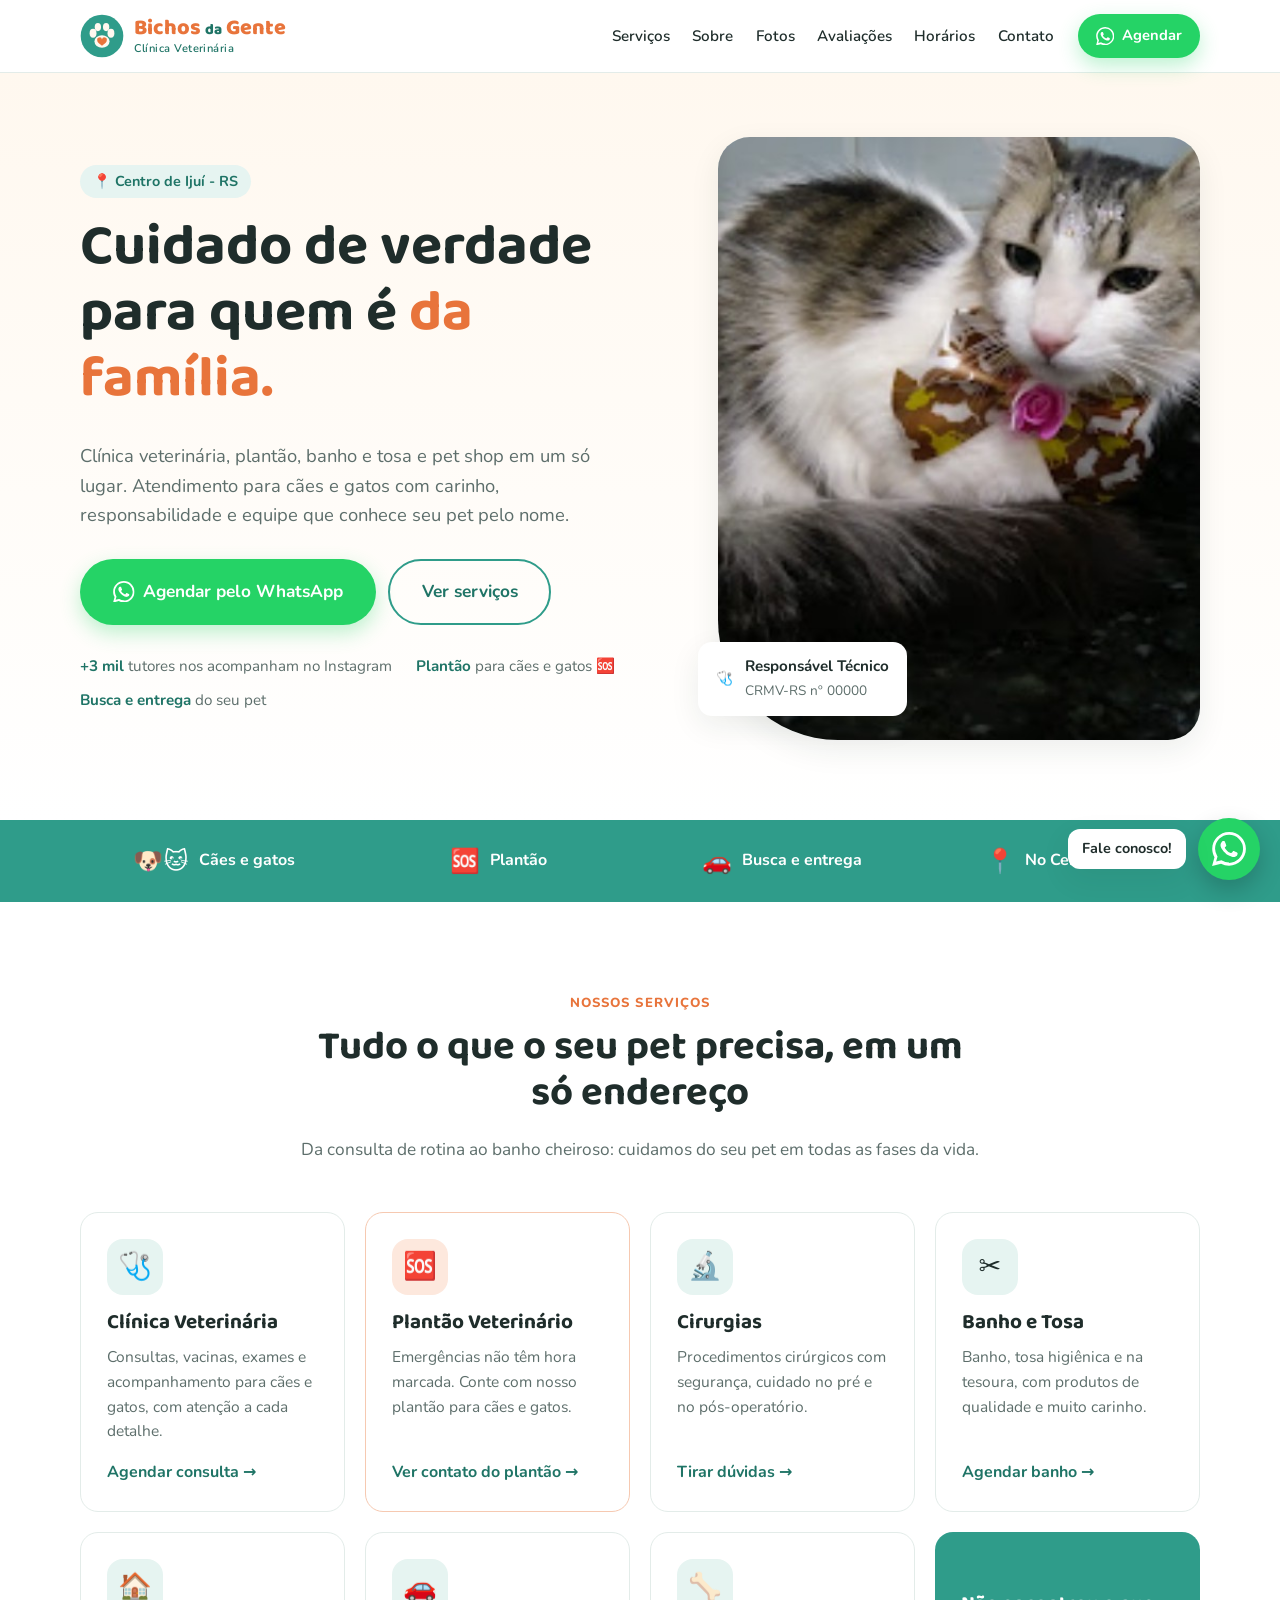
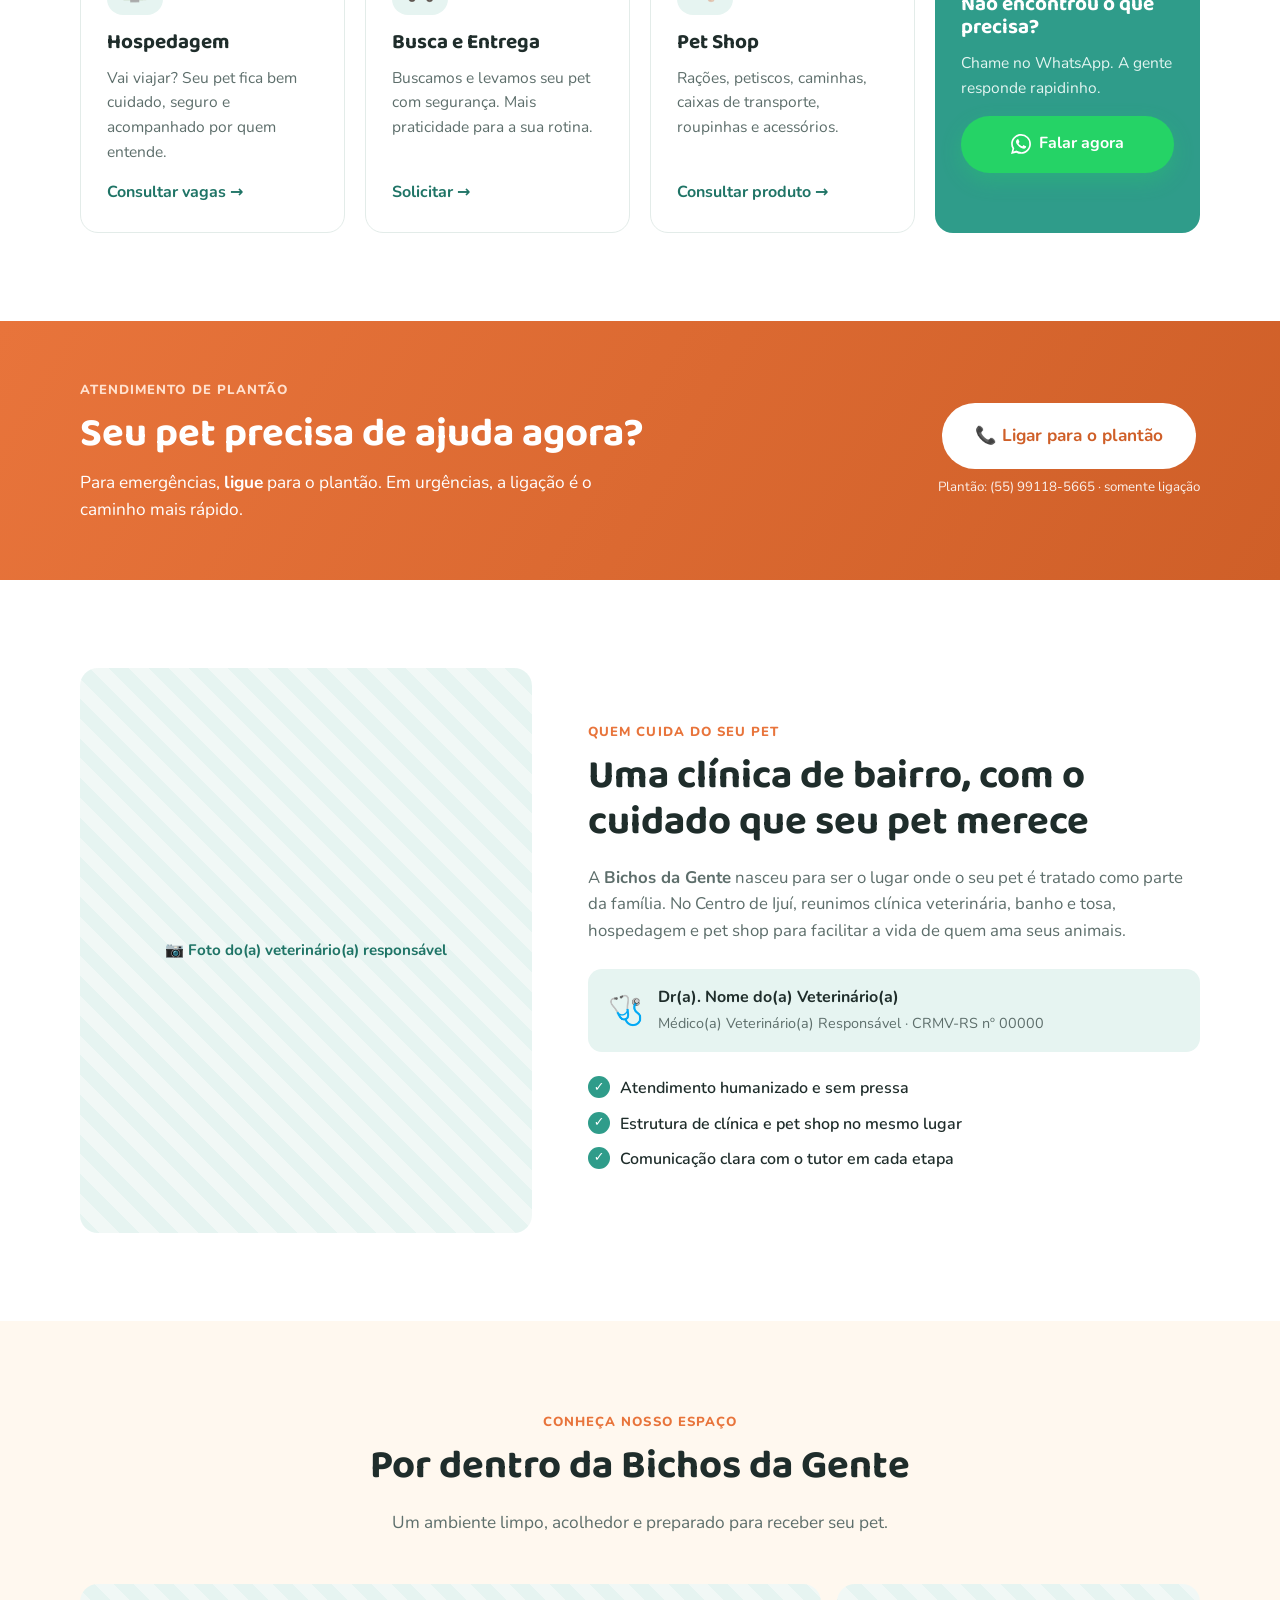
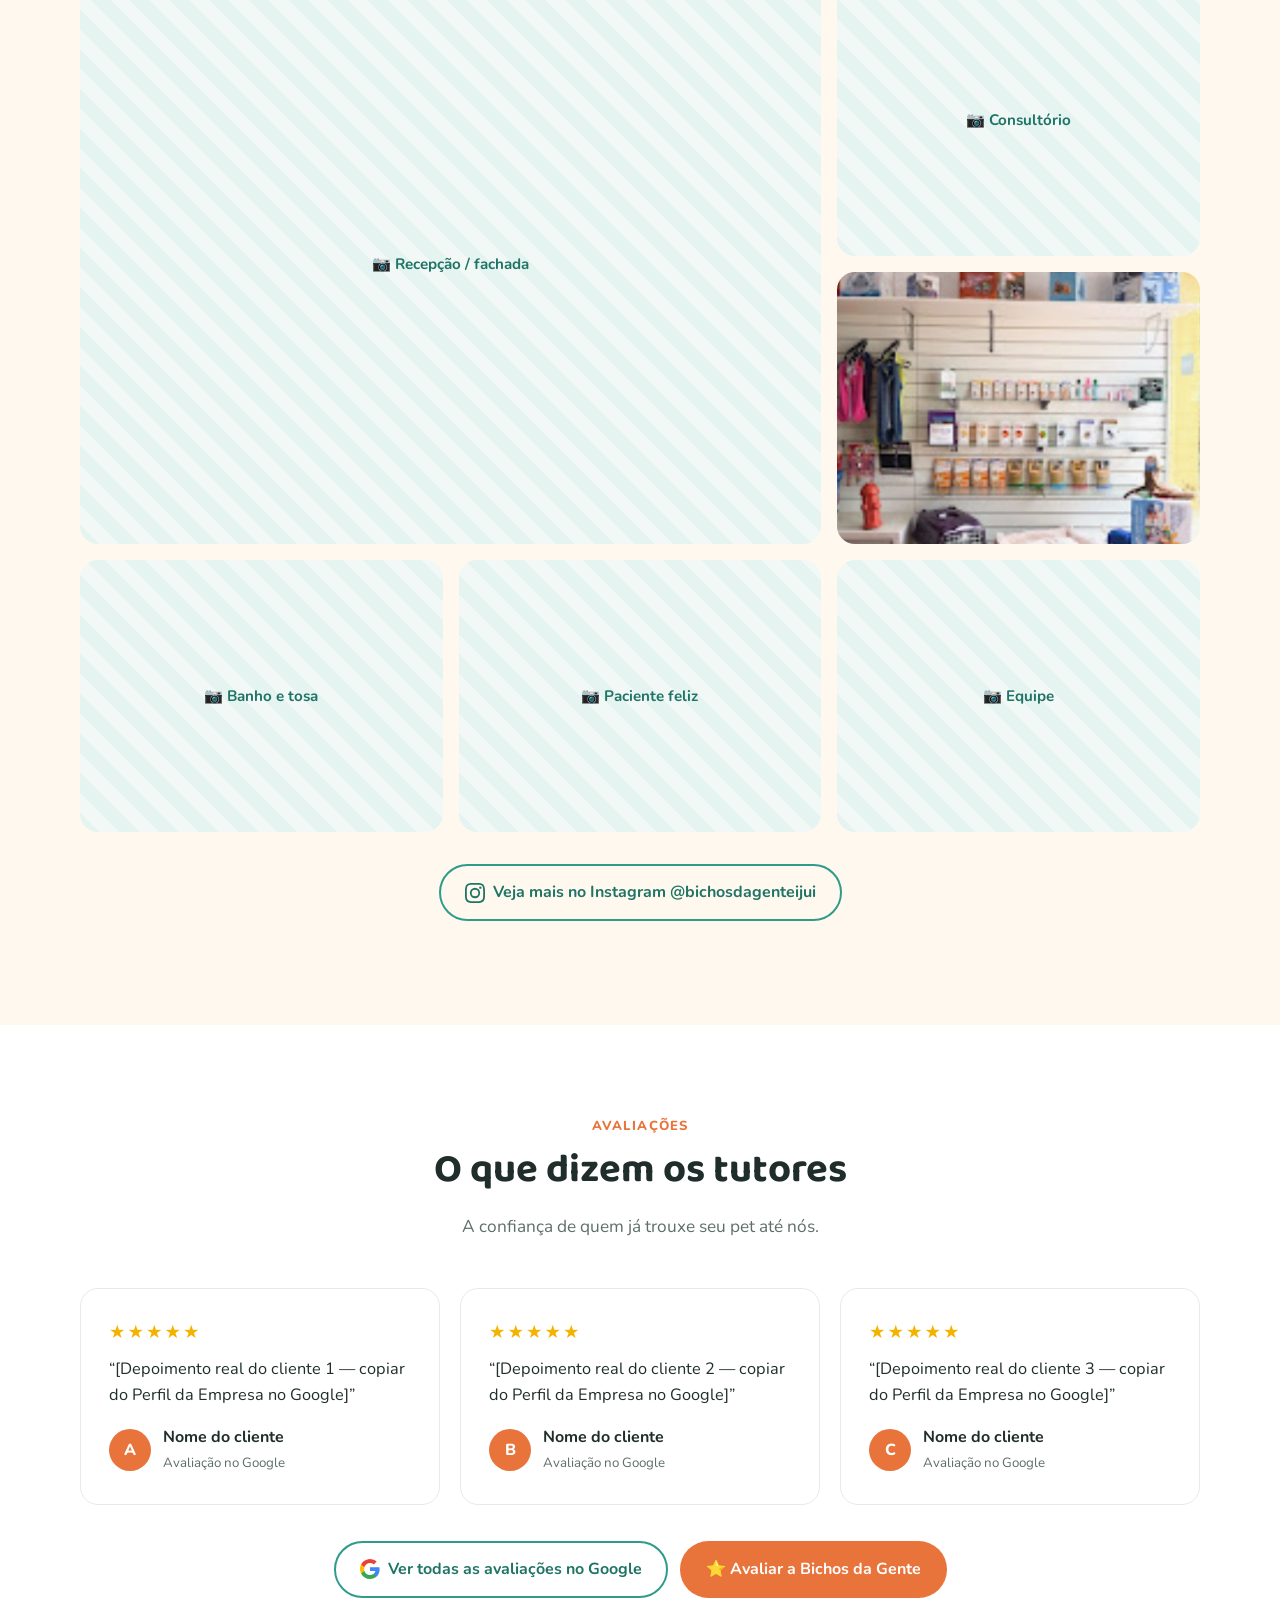
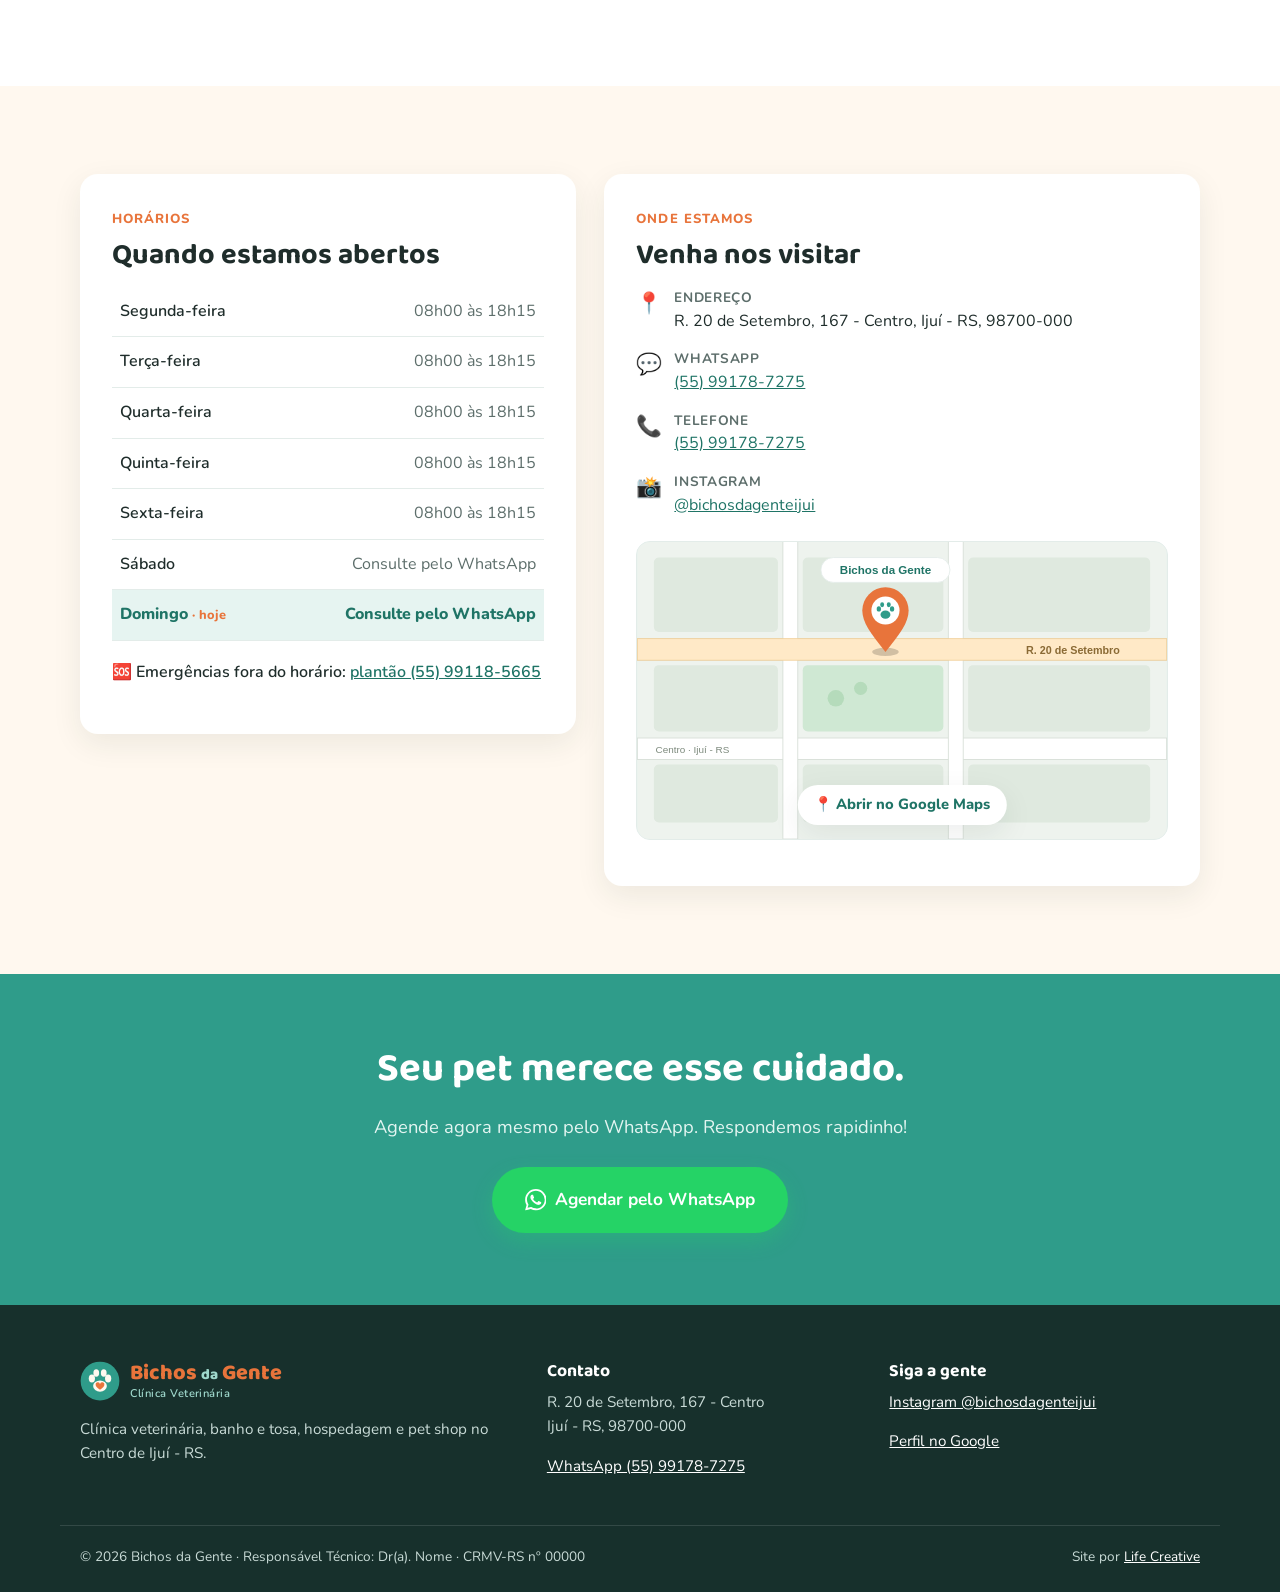
==== commit 515b3fee: "Troca mapa incorporado por imagem clicável que abre o Google Maps Co-Authored-By: Claude Opus 5.5 <n" ====
--- a/index.html
+++ b/index.html
@@ -322,10 +322,11 @@
             <li><span>📞</span><div><strong>Telefone</strong><a href="tel:+5555991787275">(55) 99178-7275</a></div></li>
             <li><span>📸</span><div><strong>Instagram</strong><a href="https://www.instagram.com/bichosdagenteijui" target="_blank" rel="noopener">@bichosdagenteijui</a></div></li>
           </ul>
-          <div class="map">
-            <iframe title="Mapa: Bichos da Gente, R. 20 de Setembro, 167 - Centro, Ijuí" src="https://maps.google.com/maps?q=R.%2020%20de%20Setembro%2C%20167%20-%20Centro%2C%20Iju%C3%AD%20-%20RS&z=16&output=embed" loading="lazy" referrerpolicy="no-referrer-when-downgrade"></iframe>
-          </div>
-          <a class="btn btn--ghost btn--block" href="https://share.google/rm68JklPEhJQ6bpwt" target="_blank" rel="noopener">🧭 Como chegar (Google Maps)</a>
+          <a class="map" href="https://share.google/rm68JklPEhJQ6bpwt" target="_blank" rel="noopener" aria-label="Abrir a localização da Bichos da Gente no Google Maps">
+            <!-- EDITAR: para usar um print real do Google Maps, salve em assets/img/mapa.jpg e troque o src abaixo -->
+            <img src="assets/img/mapa.svg" alt="Mapa com a localização da Bichos da Gente na R. 20 de Setembro, Centro de Ijuí" loading="lazy">
+            <span class="map__btn">📍 Abrir no Google Maps</span>
+          </a>
         </div>
       </div>
     </section>
--- a/css/style.css
+++ b/css/style.css
@@ -194,8 +194,10 @@
 .contact li { display: flex; gap: 12px; align-items: flex-start; }
 .contact li > span { font-size: 1.3rem; }
 .contact strong { display: block; font-size: .85rem; color: var(--muted); text-transform: uppercase; letter-spacing: .05em; }
-.map { border-radius: 14px; overflow: hidden; margin-bottom: 14px; aspect-ratio: 16 / 9; background: var(--teal-soft); }
-.map iframe { width: 100%; height: 100%; border: 0; }
+.map { position: relative; display: block; border-radius: 14px; overflow: hidden; margin-bottom: 14px; aspect-ratio: 16 / 9; background: var(--teal-soft); border: 1px solid var(--line); }
+.map img { width: 100%; height: 100%; object-fit: cover; transition: transform .3s; }
+.map:hover img { transform: scale(1.04); }
+.map__btn { position: absolute; left: 50%; bottom: 14px; transform: translateX(-50%); white-space: nowrap; background: #fff; color: var(--teal-dark); font-weight: 800; font-size: .92rem; padding: .55em 1.1em; border-radius: 999px; box-shadow: var(--shadow); }
 
 /* ---------- CTA final ---------- */
 .final { background: var(--teal); color: #fff; padding: 72px 0; text-align: center; }
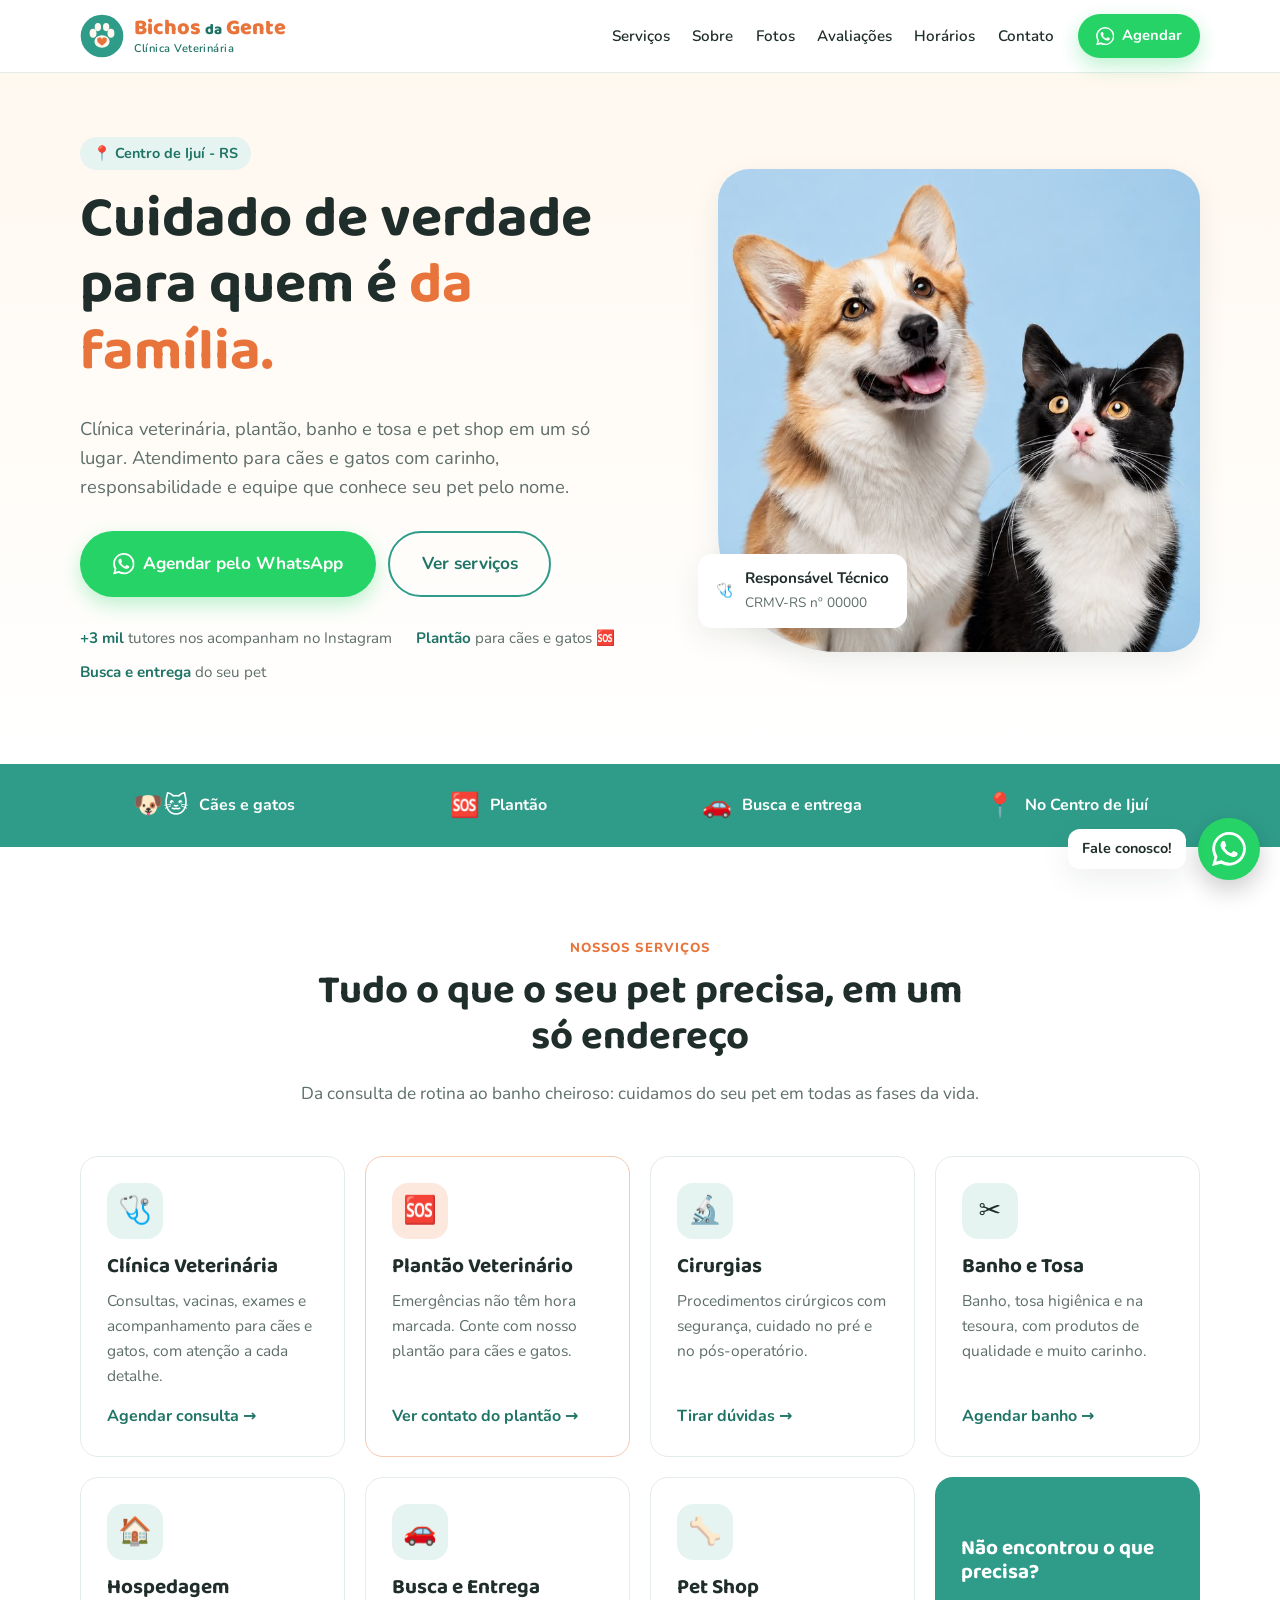
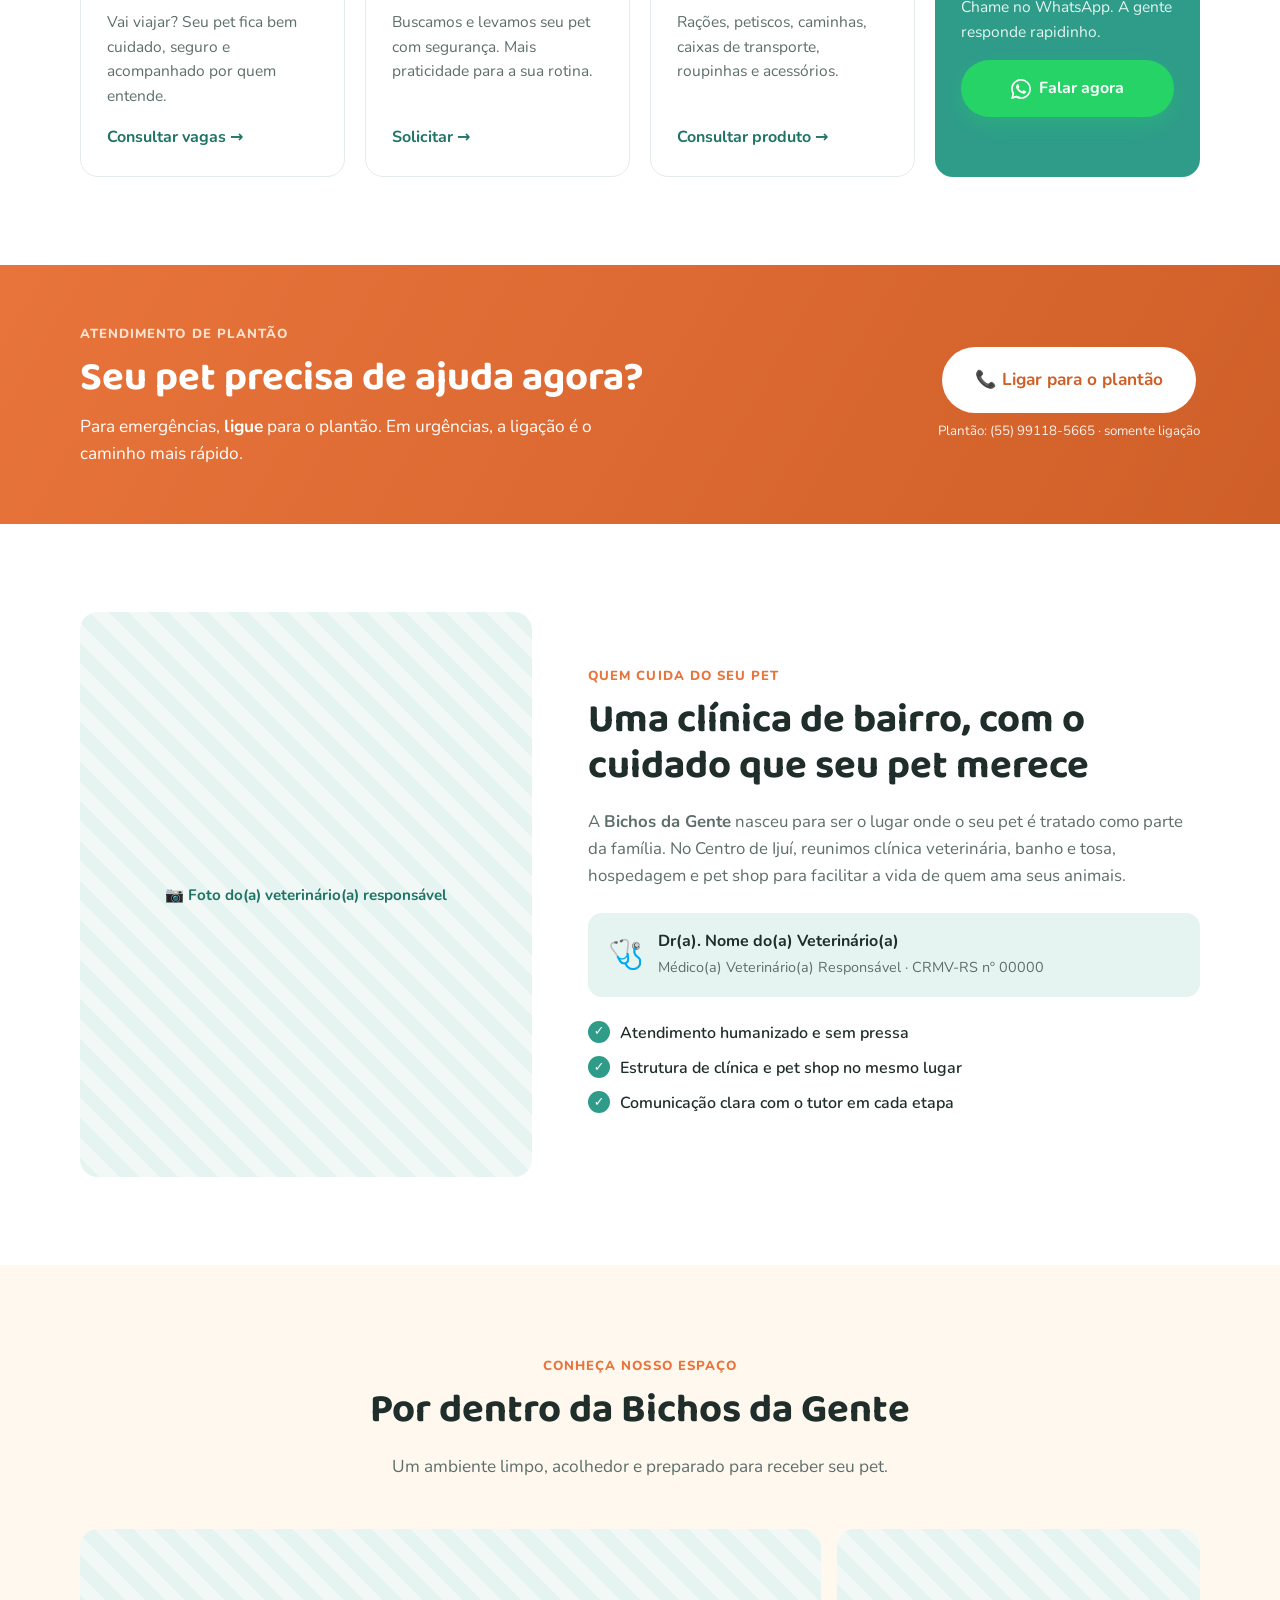
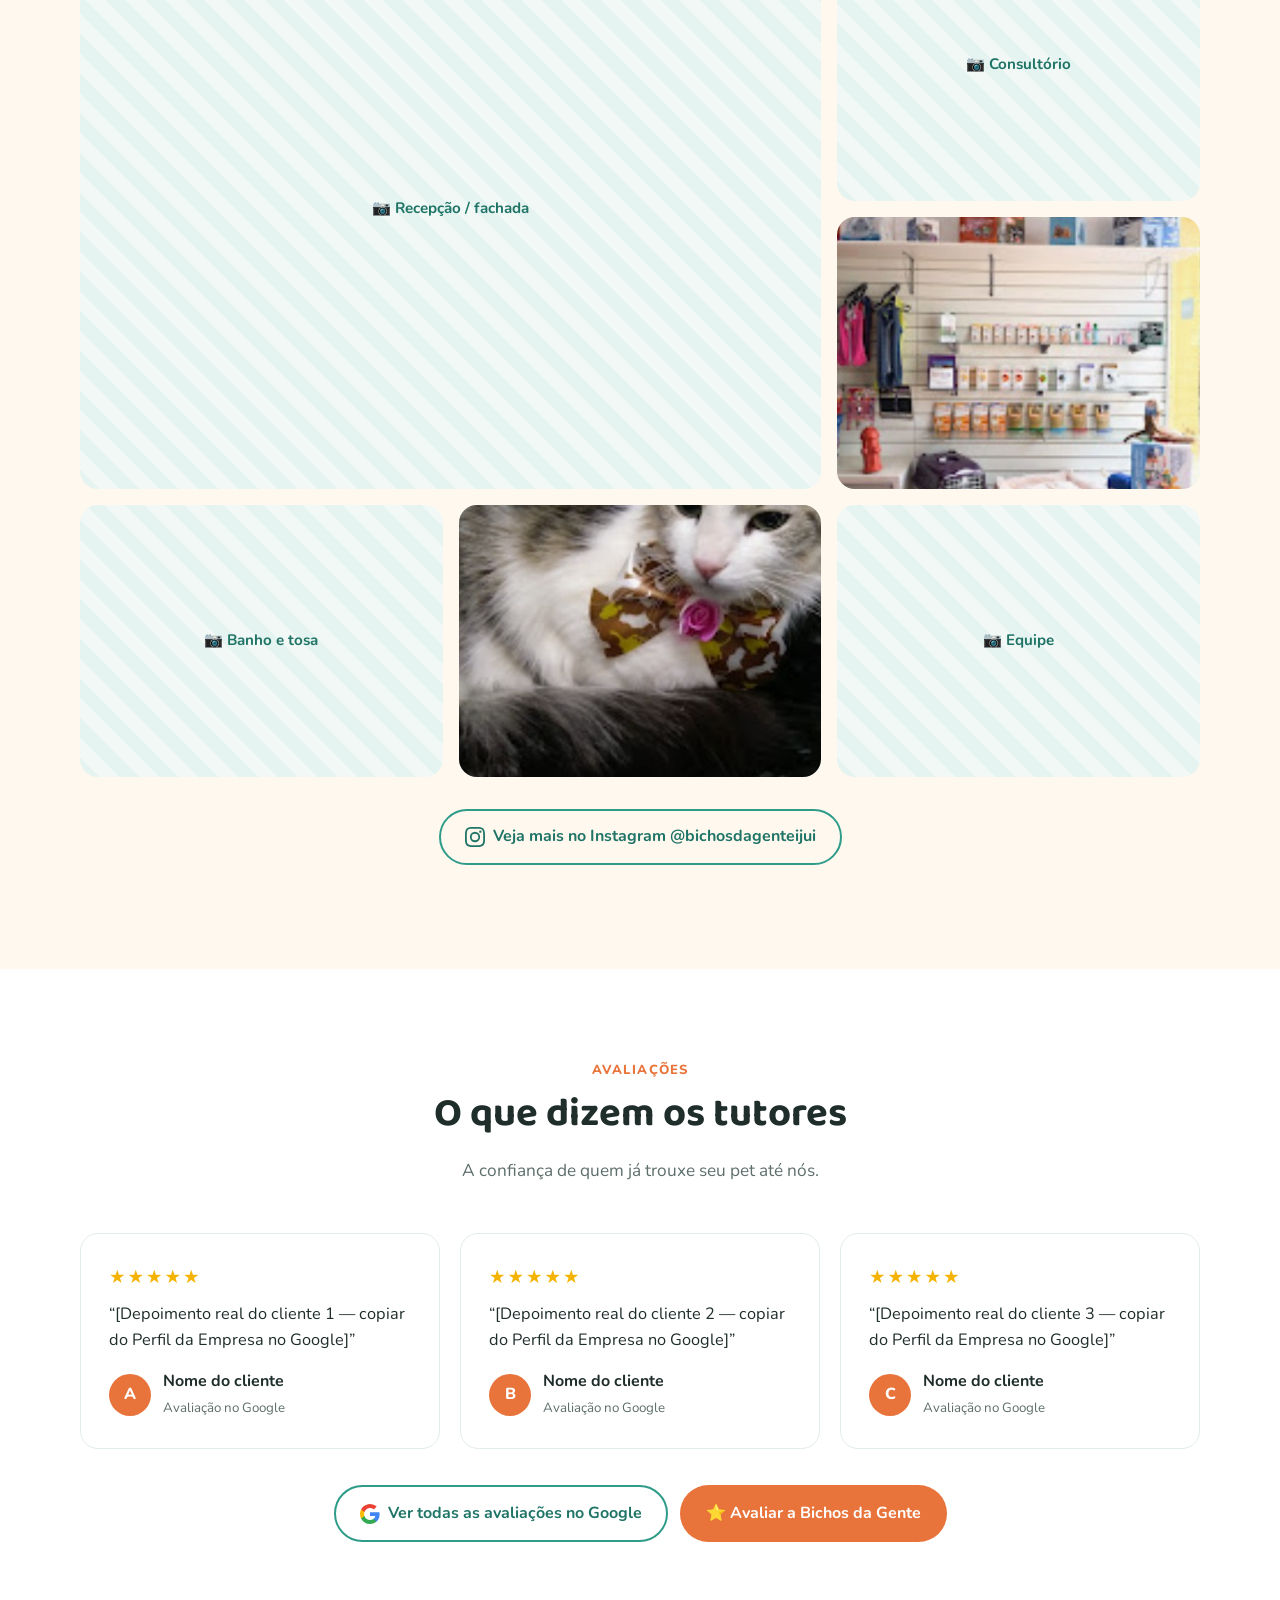
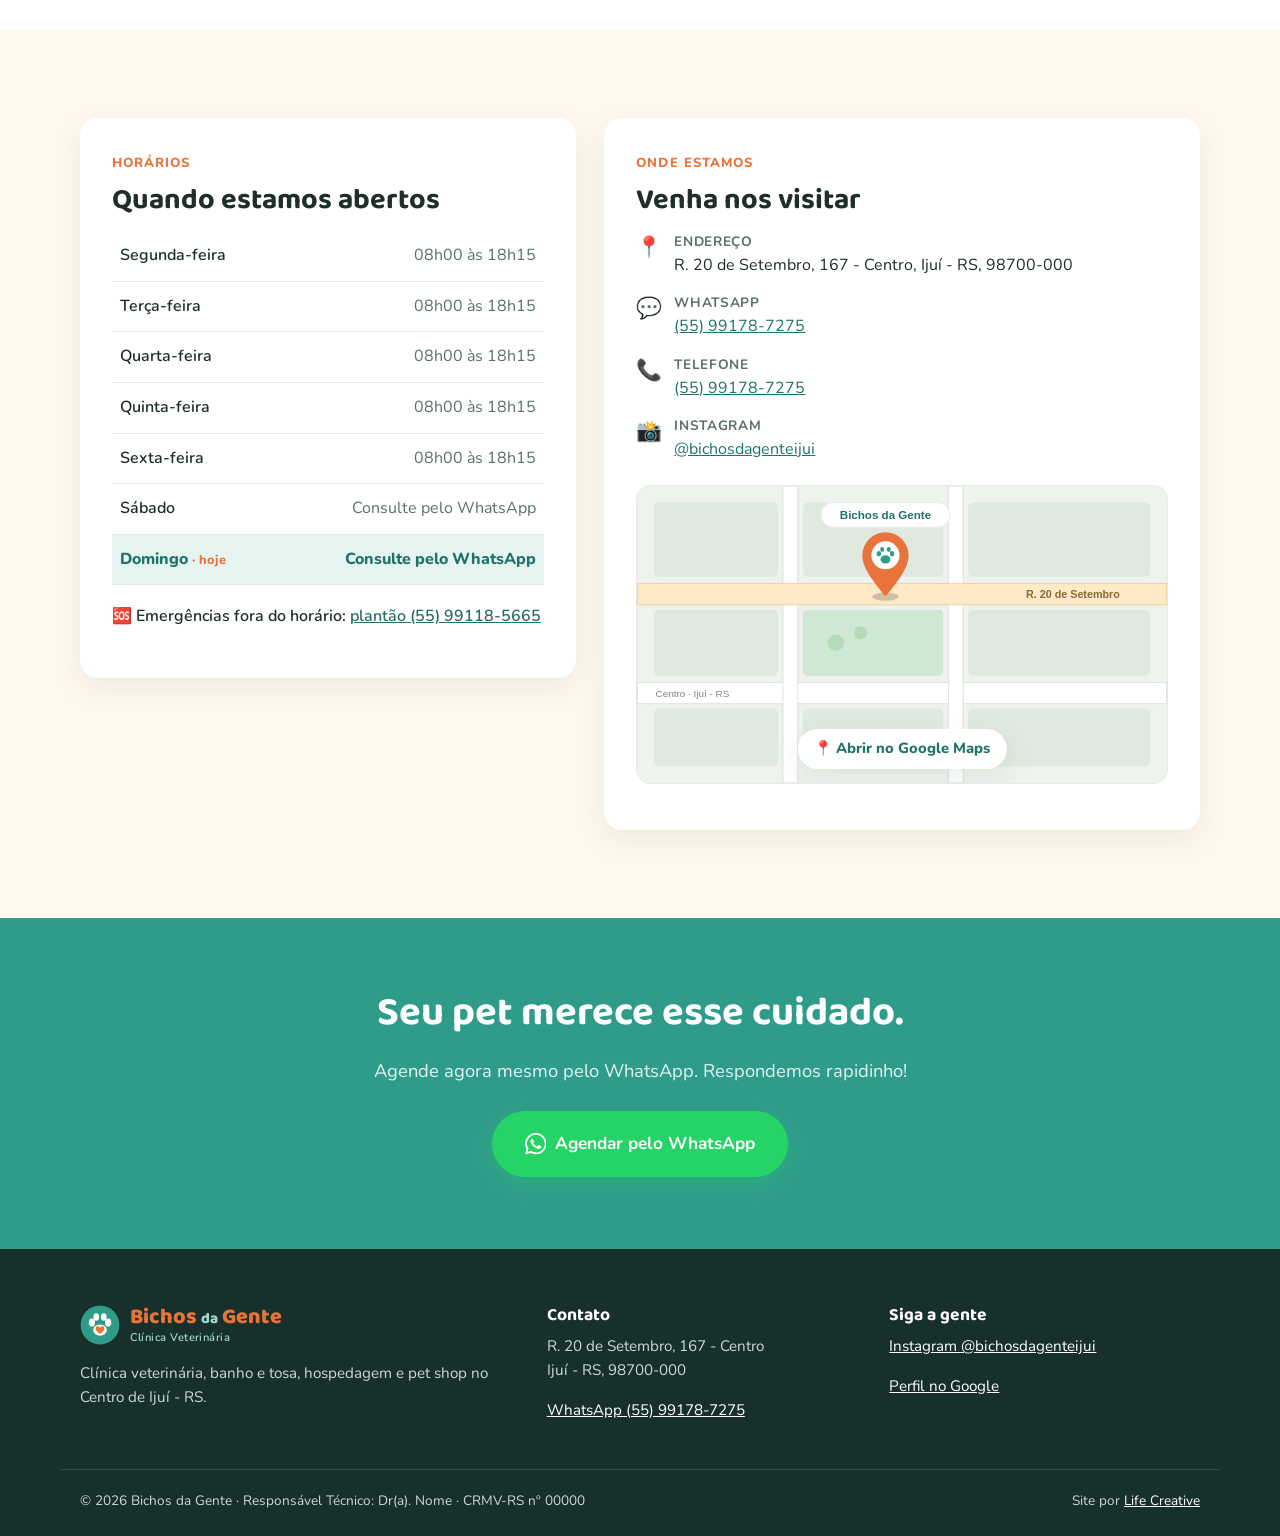
==== commit b1b40ba6: "Usa nova foto no banner inicial e move gatinho para a galeria Co-Authored-By: Claude Opus 5.5 <norep" ====
--- a/index.html
+++ b/index.html
@@ -101,7 +101,7 @@
         <div class="hero__media">
           <!-- EDITAR: troque pela foto real (ex.: assets/img/hero.jpg) — veterinário(a) com um pet -->
           <div class="photo photo--hero" data-label="Foto principal: veterinário(a) atendendo um pet">
-            <img src="assets/img/hero.jpg" alt="Gatinho com gravatinha após o banho na Bichos da Gente" loading="eager" onerror="this.remove()">
+            <img src="assets/img/hero.jpg" alt="Cachorro e gato lado a lado, felizes" loading="eager" onerror="this.remove()">
           </div>
           <div class="hero__badge">
             <span class="hero__badge-ico">🩺</span>
--- a/css/style.css
+++ b/css/style.css
@@ -110,7 +110,7 @@
   padding: 1rem; color: var(--teal-dark); font-weight: 700; font-size: .95rem;
 }
 .photo img { position: absolute; inset: 0; width: 100%; height: 100%; object-fit: cover; z-index: 1; }
-.photo--hero { aspect-ratio: 4 / 5; border-radius: 32px 32px 32px 120px; box-shadow: var(--shadow); }
+.photo--hero { aspect-ratio: 1 / 1; border-radius: 32px 32px 32px 120px; box-shadow: var(--shadow); }
 .photo--portrait { aspect-ratio: 4 / 5; }
 
 /* ---------- Faixa de confiança ---------- */
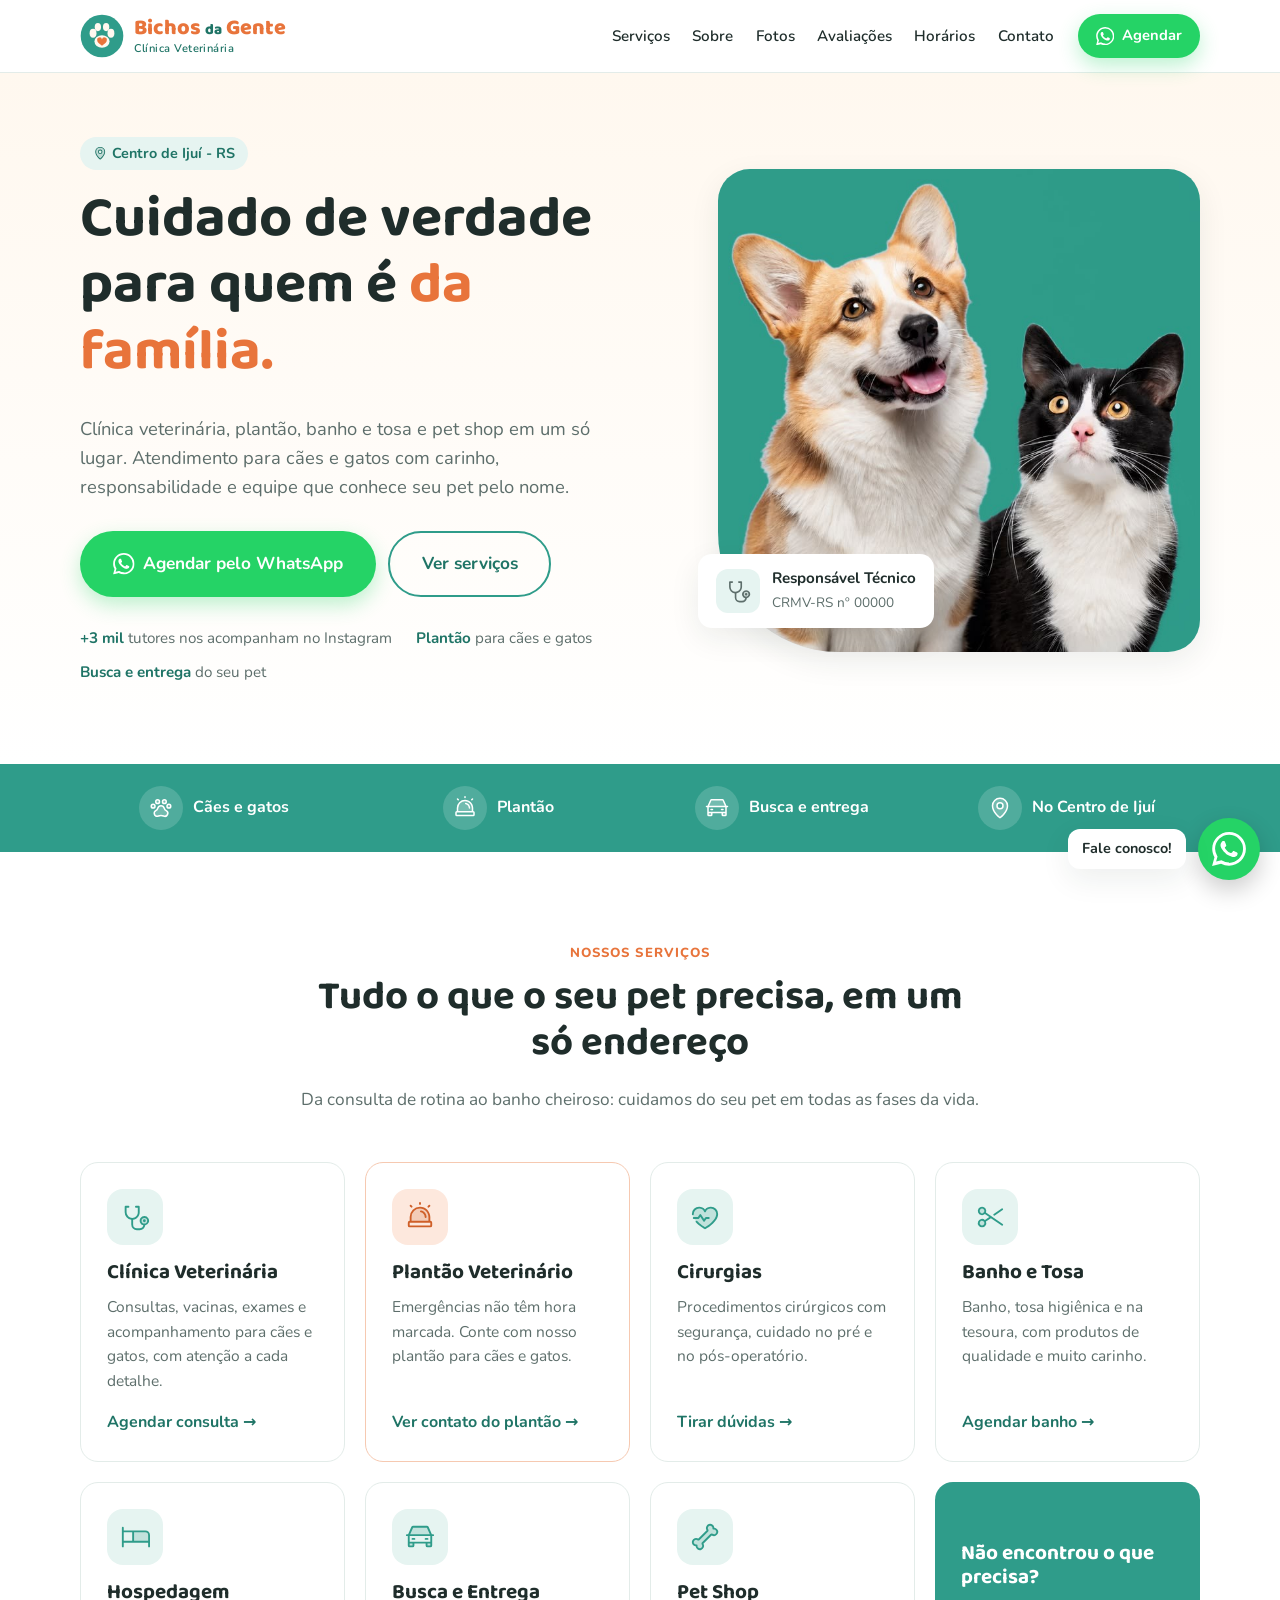
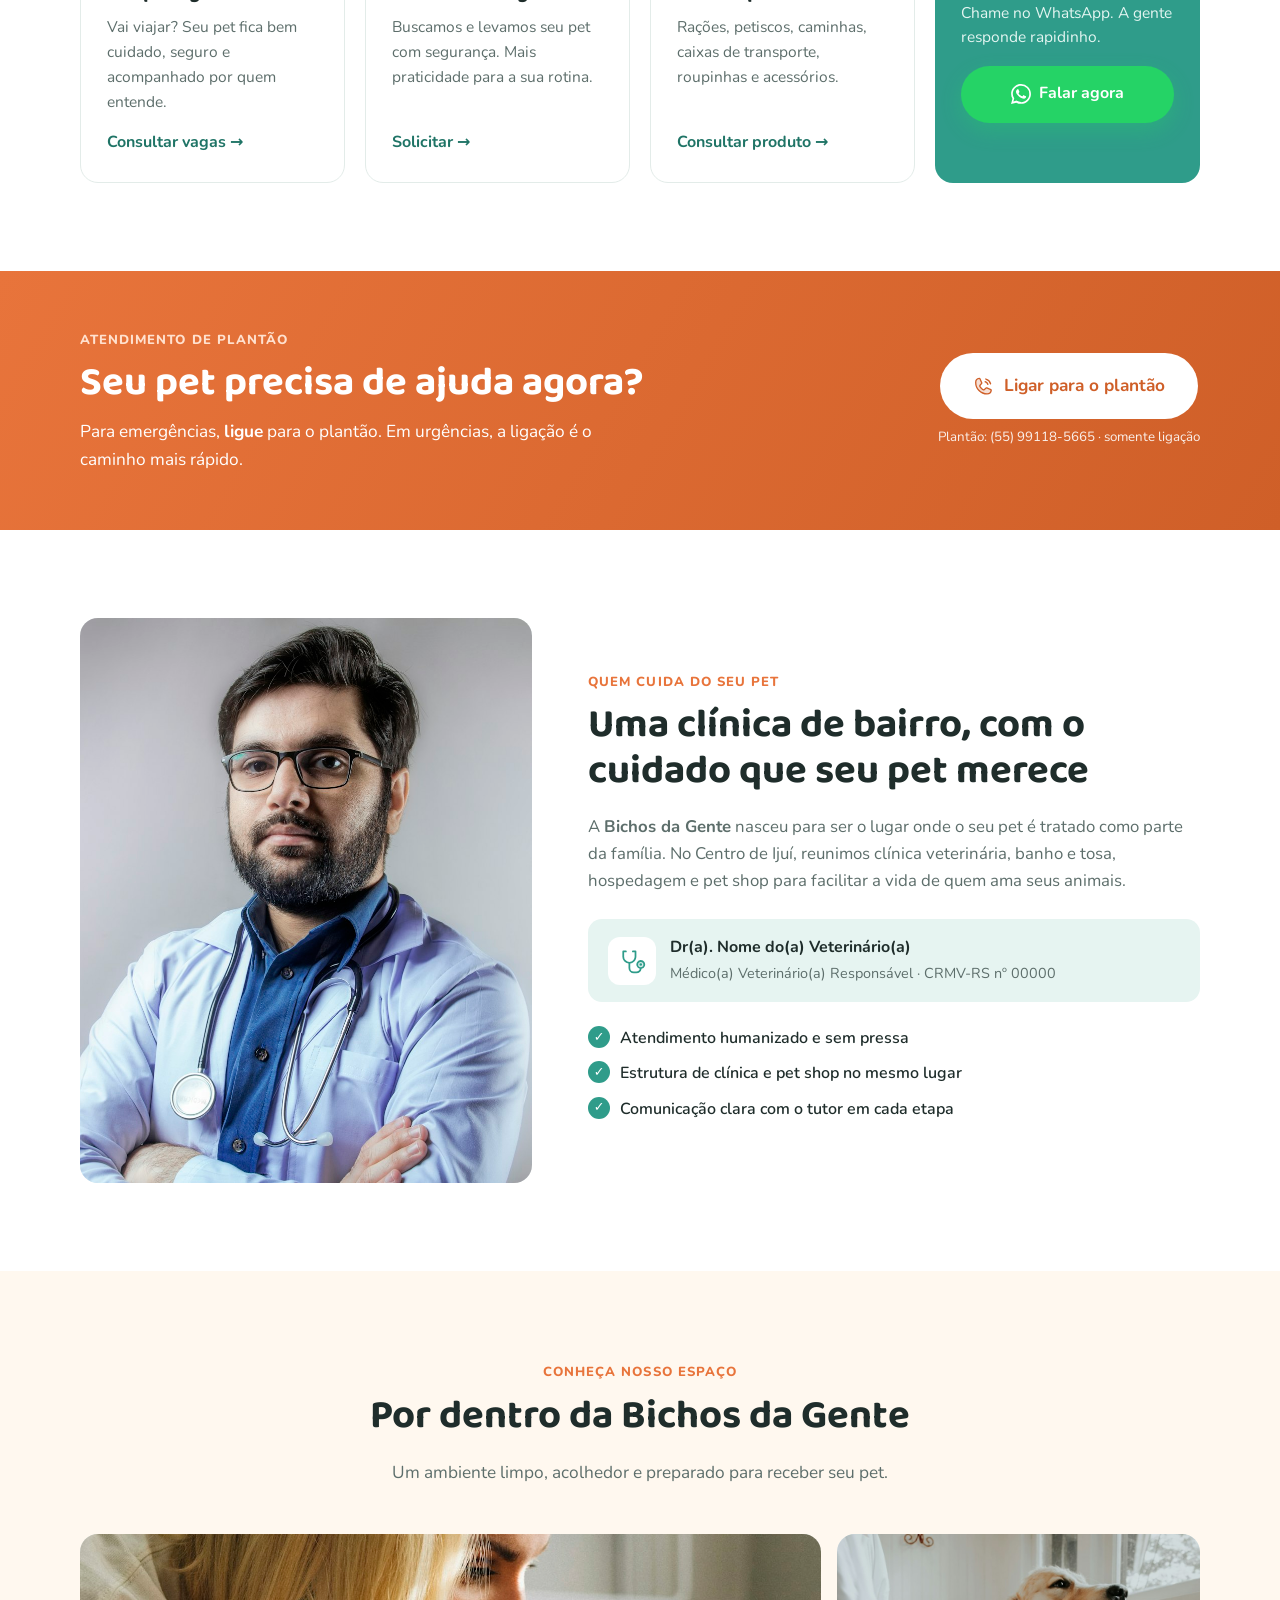
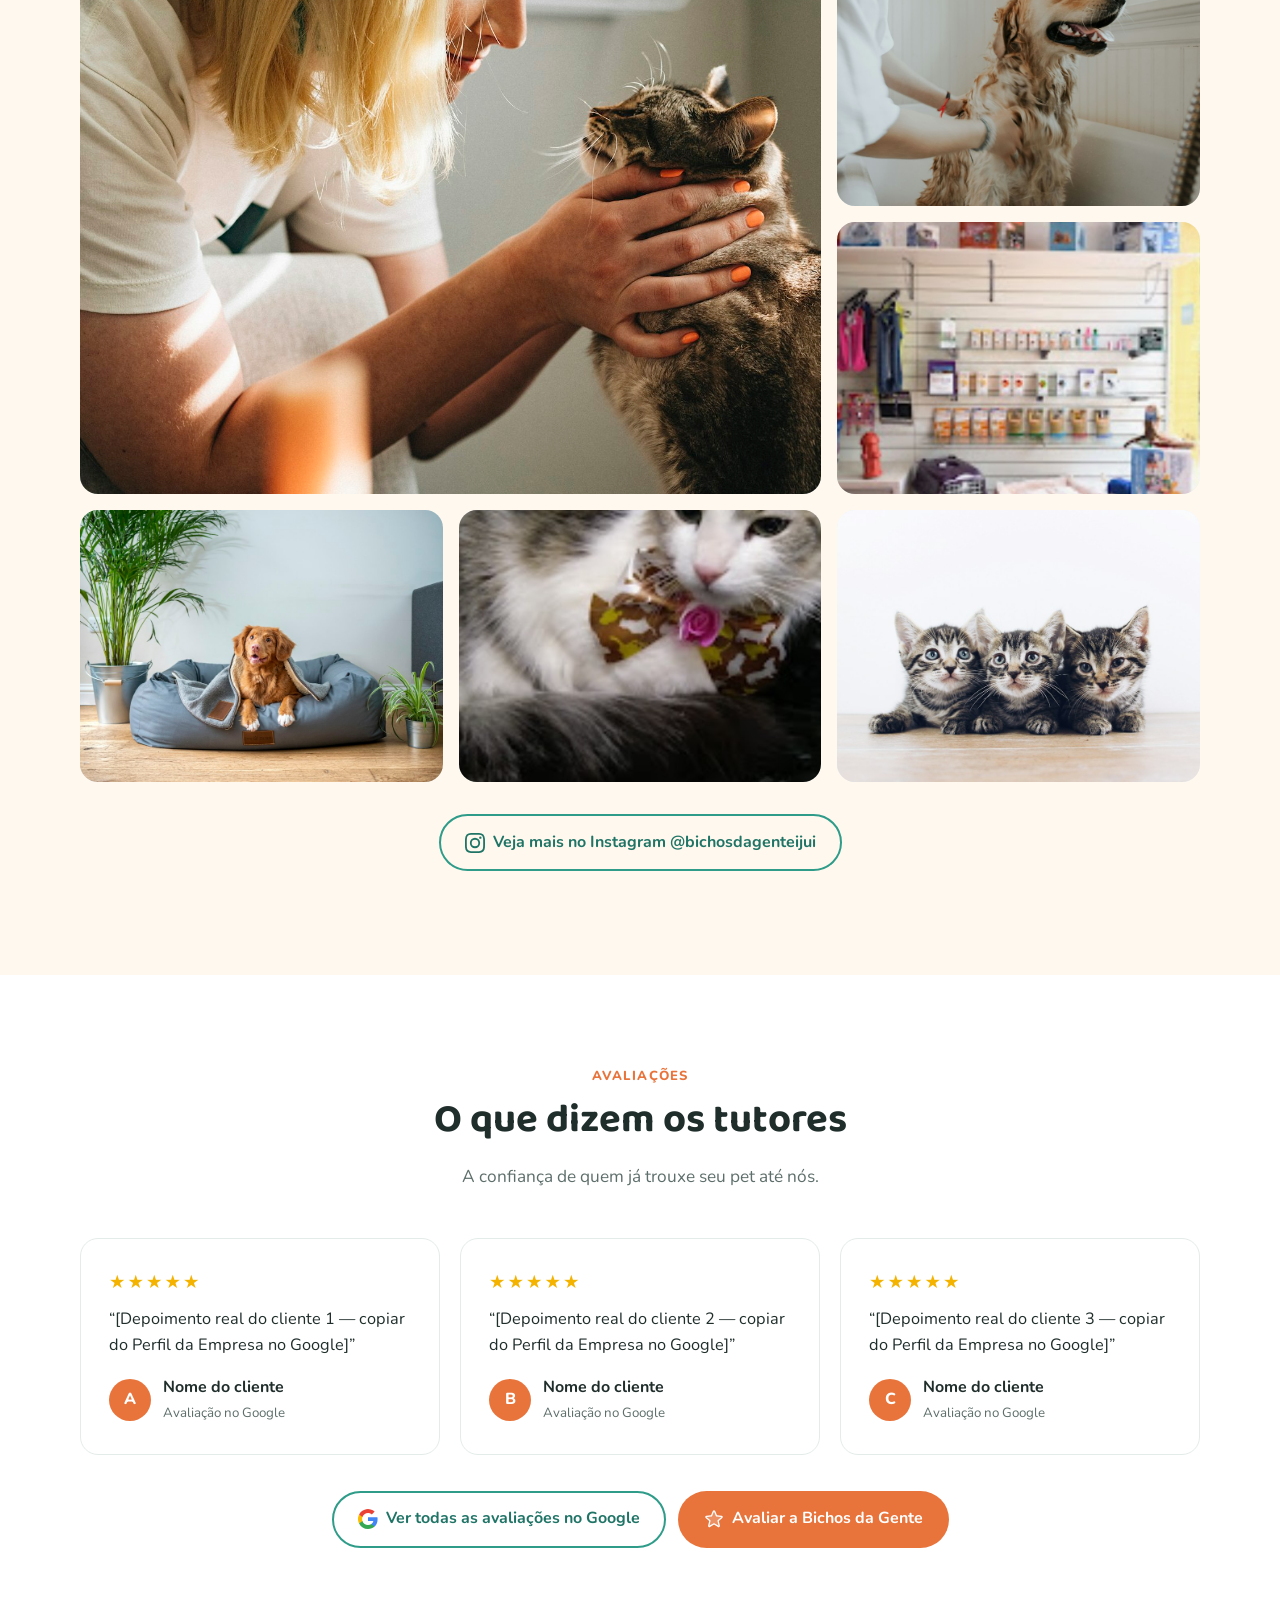
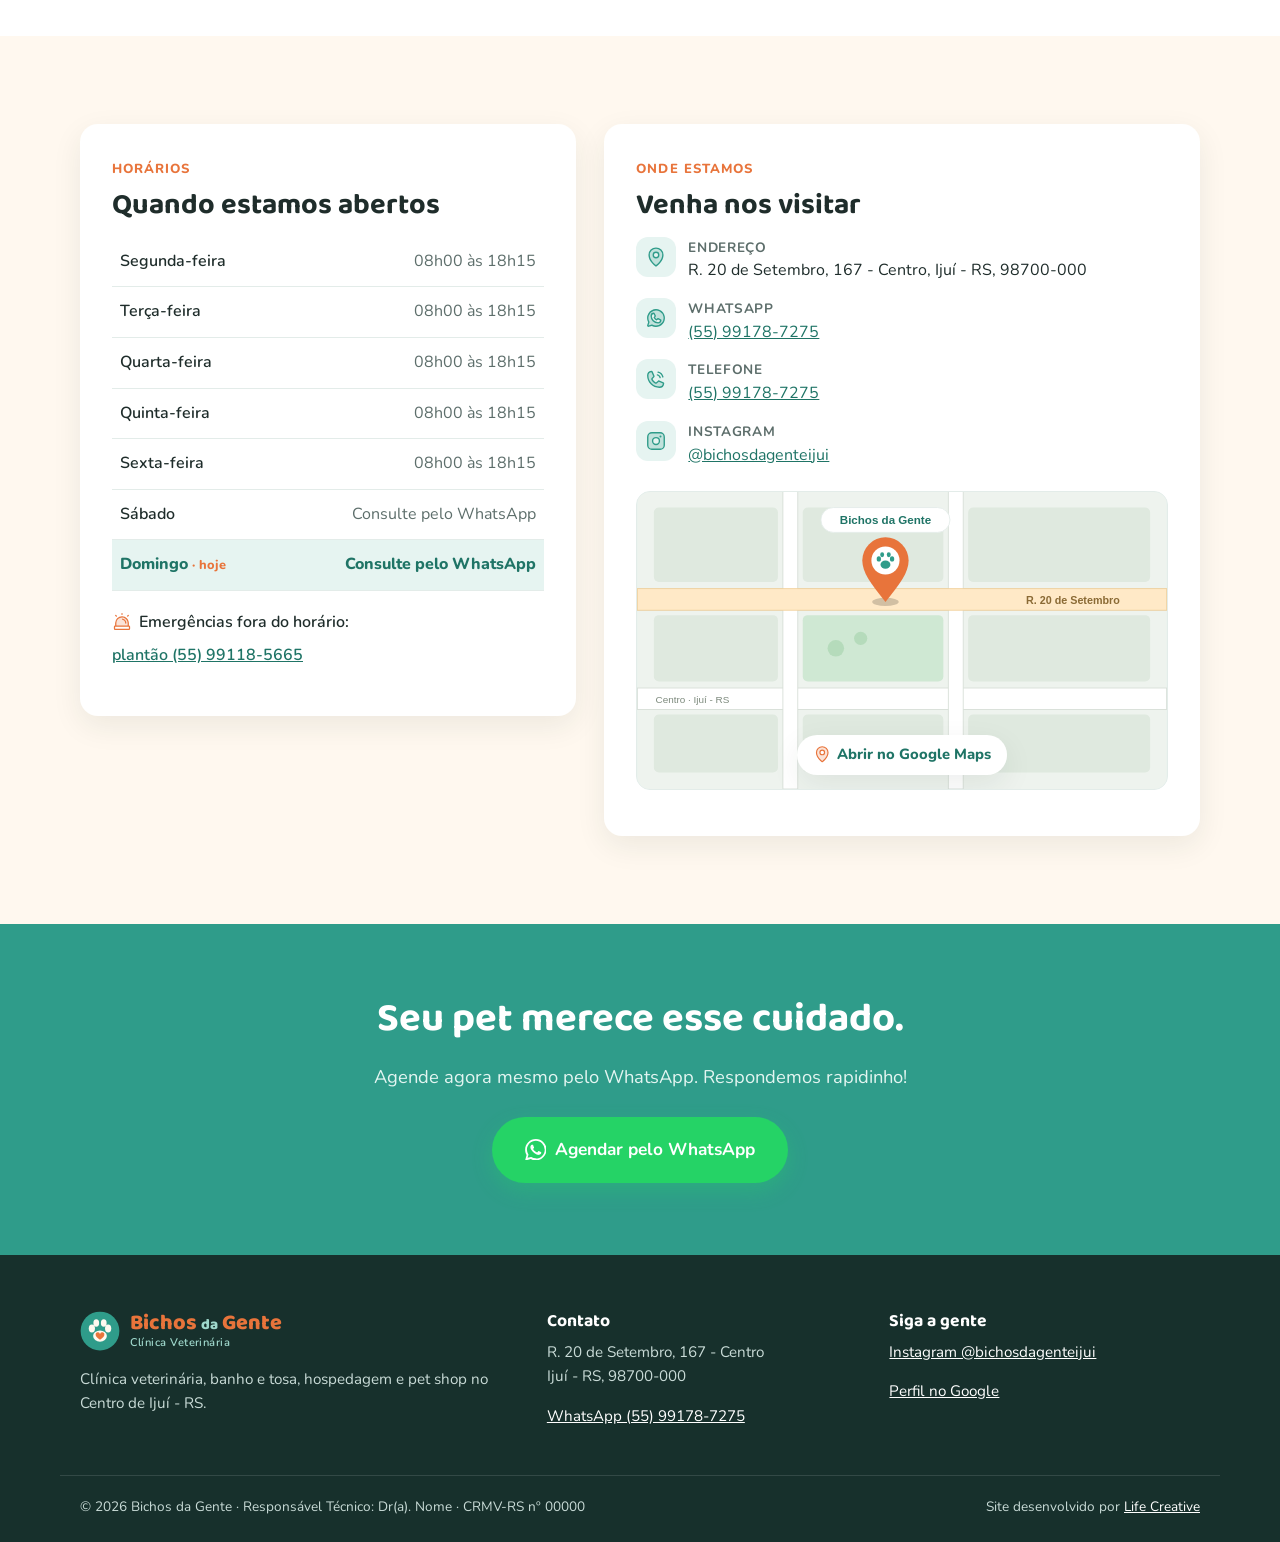
==== commit ce639bbb: "Banner com fundo da marca, ícones Phosphor, fotos ilustrativas e link da Life Creative Co-Authored-B" ====
--- a/index.html
+++ b/index.html
@@ -83,7 +83,7 @@
     <section class="hero">
       <div class="container hero__inner">
         <div class="hero__text">
-          <span class="tag">📍 Centro de Ijuí - RS</span>
+          <span class="tag"><svg class="pi" aria-hidden="true"><use href="#p-pin"/></svg> Centro de Ijuí - RS</span>
           <h1>Cuidado de verdade para quem é <span class="hl">da família.</span></h1>
           <p class="lead">Clínica veterinária, plantão, banho e tosa e pet shop em um só lugar. Atendimento para cães e gatos com carinho, responsabilidade e equipe que conhece seu pet pelo nome.</p>
           <div class="hero__ctas">
@@ -94,7 +94,7 @@
           </div>
           <ul class="hero__proof">
             <li><strong>+3 mil</strong> tutores nos acompanham no Instagram</li>
-            <li><strong>Plantão</strong> para cães e gatos 🆘</li>
+            <li><strong>Plantão</strong> para cães e gatos</li>
             <li><strong>Busca e entrega</strong> do seu pet</li>
           </ul>
         </div>
@@ -104,7 +104,7 @@
             <img src="assets/img/hero.jpg" alt="Cachorro e gato lado a lado, felizes" loading="eager" onerror="this.remove()">
           </div>
           <div class="hero__badge">
-            <span class="hero__badge-ico">🩺</span>
+            <span class="hero__badge-ico"><svg class="pi" aria-hidden="true"><use href="#p-steth"/></svg></span>
             <div><strong>Responsável Técnico</strong><span>CRMV-RS nº <!-- EDITAR -->00000</span></div>
           </div>
         </div>
@@ -114,10 +114,10 @@
     <!-- ============ FAIXA DE CONFIANÇA ============ -->
     <section class="trust" aria-label="Diferenciais">
       <div class="container trust__grid">
-        <div><span>🐶🐱</span><p>Cães e gatos</p></div>
-        <div><span>🆘</span><p>Plantão</p></div>
-        <div><span>🚗</span><p>Busca e entrega</p></div>
-        <div><span>📍</span><p>No Centro de Ijuí</p></div>
+        <div><span><svg class="pi" aria-hidden="true"><use href="#p-paw"/></svg></span><p>Cães e gatos</p></div>
+        <div><span><svg class="pi" aria-hidden="true"><use href="#p-siren"/></svg></span><p>Plantão</p></div>
+        <div><span><svg class="pi" aria-hidden="true"><use href="#p-car"/></svg></span><p>Busca e entrega</p></div>
+        <div><span><svg class="pi" aria-hidden="true"><use href="#p-pin"/></svg></span><p>No Centro de Ijuí</p></div>
       </div>
     </section>
 
@@ -132,43 +132,43 @@
 
         <div class="cards">
           <article class="card">
-            <div class="card__ico">🩺</div>
+            <div class="card__ico"><svg class="pi" aria-hidden="true"><use href="#p-steth"/></svg></div>
             <h3>Clínica Veterinária</h3>
             <p>Consultas, vacinas, exames e acompanhamento para cães e gatos, com atenção a cada detalhe.</p>
             <a class="card__link" data-wa="Olá! Gostaria de agendar uma consulta veterinária." href="#" target="_blank" rel="noopener">Agendar consulta →</a>
           </article>
           <article class="card card--alert">
-            <div class="card__ico">🆘</div>
+            <div class="card__ico"><svg class="pi" aria-hidden="true"><use href="#p-siren"/></svg></div>
             <h3>Plantão Veterinário</h3>
             <p>Emergências não têm hora marcada. Conte com nosso plantão para cães e gatos.</p>
             <a class="card__link" href="#plantao">Ver contato do plantão →</a>
           </article>
           <article class="card">
-            <div class="card__ico">🔬</div>
+            <div class="card__ico"><svg class="pi" aria-hidden="true"><use href="#p-heartbeat"/></svg></div>
             <h3>Cirurgias</h3>
             <p>Procedimentos cirúrgicos com segurança, cuidado no pré e no pós-operatório.</p>
             <a class="card__link" data-wa="Olá! Gostaria de informações sobre cirurgias." href="#" target="_blank" rel="noopener">Tirar dúvidas →</a>
           </article>
           <article class="card">
-            <div class="card__ico">✂️</div>
+            <div class="card__ico"><svg class="pi" aria-hidden="true"><use href="#p-scissors"/></svg></div>
             <h3>Banho e Tosa</h3>
             <p>Banho, tosa higiênica e na tesoura, com produtos de qualidade e muito carinho.</p>
             <a class="card__link" data-wa="Olá! Gostaria de agendar banho e tosa." href="#" target="_blank" rel="noopener">Agendar banho →</a>
           </article>
           <article class="card">
-            <div class="card__ico">🏠</div>
+            <div class="card__ico"><svg class="pi" aria-hidden="true"><use href="#p-bed"/></svg></div>
             <h3>Hospedagem</h3>
             <p>Vai viajar? Seu pet fica bem cuidado, seguro e acompanhado por quem entende.</p>
             <a class="card__link" data-wa="Olá! Gostaria de informações sobre hospedagem." href="#" target="_blank" rel="noopener">Consultar vagas →</a>
           </article>
           <article class="card">
-            <div class="card__ico">🚗</div>
+            <div class="card__ico"><svg class="pi" aria-hidden="true"><use href="#p-car"/></svg></div>
             <h3>Busca e Entrega</h3>
             <p>Buscamos e levamos seu pet com segurança. Mais praticidade para a sua rotina.</p>
             <a class="card__link" data-wa="Olá! Gostaria de usar o serviço de busca e entrega." href="#" target="_blank" rel="noopener">Solicitar →</a>
           </article>
           <article class="card">
-            <div class="card__ico">🦴</div>
+            <div class="card__ico"><svg class="pi" aria-hidden="true"><use href="#p-bone"/></svg></div>
             <h3>Pet Shop</h3>
             <p>Rações, petiscos, caminhas, caixas de transporte, roupinhas e acessórios.</p>
             <a class="card__link" data-wa="Olá! Gostaria de saber se vocês têm um produto." href="#" target="_blank" rel="noopener">Consultar produto →</a>
@@ -194,7 +194,7 @@
         </div>
         <div class="emergency__ctas">
           <!-- EDITAR: confirmar número do plantão (aparece em post do Instagram como 99118-5665) -->
-          <a class="btn btn--white btn--lg" href="tel:+5555991185665">📞 Ligar para o plantão</a>
+          <a class="btn btn--white btn--lg" href="tel:+5555991185665"><svg class="ico" aria-hidden="true"><use href="#p-phone"/></svg> Ligar para o plantão</a>
           <small>Plantão: (55) 99118-5665 · somente ligação</small>
         </div>
       </div>
@@ -206,7 +206,7 @@
         <div class="about__media">
           <!-- EDITAR: foto real do(a) veterinário(a) responsável -->
           <div class="photo photo--portrait" data-label="Foto do(a) veterinário(a) responsável">
-            <img src="assets/img/veterinario.jpg" alt="Veterinário(a) responsável da Bichos da Gente" loading="lazy" onerror="this.remove()">
+            <img src="assets/img/veterinario.jpg" alt="Veterinário responsável da Bichos da Gente" loading="lazy" onerror="this.remove()">
           </div>
         </div>
         <div class="about__text">
@@ -215,7 +215,7 @@
           <p>A <strong>Bichos da Gente</strong> nasceu para ser o lugar onde o seu pet é tratado como parte da família. No Centro de Ijuí, reunimos clínica veterinária, banho e tosa, hospedagem e pet shop para facilitar a vida de quem ama seus animais.</p>
           <!-- EDITAR: inserir um parágrafo com a história real da clínica / formação do(a) veterinário(a) -->
           <div class="vet-card">
-            <div class="vet-card__ico">🩺</div>
+            <div class="vet-card__ico"><svg class="pi" aria-hidden="true"><use href="#p-steth"/></svg></div>
             <div>
               <strong><!-- EDITAR -->Dr(a). Nome do(a) Veterinário(a)</strong>
               <span>Médico(a) Veterinário(a) Responsável · CRMV-RS nº <!-- EDITAR -->00000</span>
@@ -238,14 +238,14 @@
           <h2>Por dentro da Bichos da Gente</h2>
           <p>Um ambiente limpo, acolhedor e preparado para receber seu pet.</p>
         </div>
-        <!-- EDITAR: substitua pelos arquivos reais em assets/img/ (fotos da clínica, banho e tosa, pet shop e pacientes) -->
+        <!-- Fotos ilustrativas do Unsplash (uso comercial gratuito) + 2 fotos do Perfil do Google. Trocar por fotos reais da clínica quando houver -->
         <div class="gallery">
-          <figure class="photo" data-label="Recepção / fachada"><img src="assets/img/foto-1.jpg" alt="Fachada da clínica Bichos da Gente" loading="lazy" onerror="this.remove()"></figure>
-          <figure class="photo" data-label="Consultório"><img src="assets/img/foto-2.jpg" alt="Consultório veterinário" loading="lazy" onerror="this.remove()"></figure>
+          <figure class="photo" data-label="Consultório"><img src="assets/img/foto-1.jpg" alt="Veterinária examinando um gato com carinho" loading="lazy" onerror="this.remove()"></figure>
+          <figure class="photo" data-label="Banho e tosa"><img src="assets/img/foto-2.jpg" alt="Cachorro golden recebendo cuidados de higiene" loading="lazy" onerror="this.remove()"></figure>
           <figure class="photo" data-label="Pet shop"><img src="assets/img/foto-3.jpg" alt="Pet shop com rações e acessórios" loading="lazy" onerror="this.remove()"></figure>
-          <figure class="photo" data-label="Banho e tosa"><img src="assets/img/foto-4.jpg" alt="Espaço de banho e tosa" loading="lazy" onerror="this.remove()"></figure>
-          <figure class="photo" data-label="Paciente feliz"><img src="assets/img/foto-5.jpg" alt="Pet atendido na clínica" loading="lazy" onerror="this.remove()"></figure>
-          <figure class="photo" data-label="Equipe"><img src="assets/img/foto-6.jpg" alt="Equipe da Bichos da Gente" loading="lazy" onerror="this.remove()"></figure>
+          <figure class="photo" data-label="Hospedagem"><img src="assets/img/foto-4.jpg" alt="Cachorro descansando em caminha confortável" loading="lazy" onerror="this.remove()"></figure>
+          <figure class="photo" data-label="Paciente feliz"><img src="assets/img/foto-5.jpg" alt="Gatinho de gravatinha depois do banho" loading="lazy" onerror="this.remove()"></figure>
+          <figure class="photo" data-label="Filhotes"><img src="assets/img/foto-6.jpg" alt="Três filhotes de gato lado a lado" loading="lazy" onerror="this.remove()"></figure>
         </div>
         <p class="center">
           <a class="btn btn--ghost" href="https://www.instagram.com/bichosdagenteijui" target="_blank" rel="noopener">
@@ -287,7 +287,7 @@
           <a class="btn btn--ghost" href="https://share.google/rm68JklPEhJQ6bpwt" target="_blank" rel="noopener">
             <svg class="ico" aria-hidden="true"><use href="#i-g"/></svg> Ver todas as avaliações no Google
           </a>
-          <a class="btn btn--primary" href="https://share.google/rm68JklPEhJQ6bpwt" target="_blank" rel="noopener">⭐ Avaliar a Bichos da Gente</a>
+          <a class="btn btn--primary" href="https://share.google/rm68JklPEhJQ6bpwt" target="_blank" rel="noopener"><svg class="ico" aria-hidden="true"><use href="#p-star"/></svg> Avaliar a Bichos da Gente</a>
         </div>
       </div>
     </section>
@@ -310,22 +310,22 @@
               <tr data-day="0"><th>Domingo</th><td>Consulte pelo WhatsApp</td></tr>
             </tbody>
           </table>
-          <p class="hours__note">🆘 Emergências fora do horário: <a href="tel:+5555991185665">plantão (55) 99118-5665</a></p>
+          <p class="hours__note"><svg class="ico" aria-hidden="true"><use href="#p-siren"/></svg> Emergências fora do horário: <a href="tel:+5555991185665">plantão (55) 99118-5665</a></p>
         </div>
 
         <div class="info__box" id="contato">
           <span class="eyebrow">Onde estamos</span>
           <h2>Venha nos visitar</h2>
           <ul class="contact">
-            <li><span>📍</span><div><strong>Endereço</strong>R. 20 de Setembro, 167 - Centro, Ijuí - RS, 98700-000</div></li>
-            <li><span>💬</span><div><strong>WhatsApp</strong><a data-wa="Olá! Vim pelo site." href="#" target="_blank" rel="noopener">(55) 99178-7275</a></div></li>
-            <li><span>📞</span><div><strong>Telefone</strong><a href="tel:+5555991787275">(55) 99178-7275</a></div></li>
-            <li><span>📸</span><div><strong>Instagram</strong><a href="https://www.instagram.com/bichosdagenteijui" target="_blank" rel="noopener">@bichosdagenteijui</a></div></li>
+            <li><span><svg class="pi" aria-hidden="true"><use href="#p-pin"/></svg></span><div><strong>Endereço</strong>R. 20 de Setembro, 167 - Centro, Ijuí - RS, 98700-000</div></li>
+            <li><span><svg class="pi" aria-hidden="true"><use href="#p-chat"/></svg></span><div><strong>WhatsApp</strong><a data-wa="Olá! Vim pelo site." href="#" target="_blank" rel="noopener">(55) 99178-7275</a></div></li>
+            <li><span><svg class="pi" aria-hidden="true"><use href="#p-phone"/></svg></span><div><strong>Telefone</strong><a href="tel:+5555991787275">(55) 99178-7275</a></div></li>
+            <li><span><svg class="pi" aria-hidden="true"><use href="#p-ig2"/></svg></span><div><strong>Instagram</strong><a href="https://www.instagram.com/bichosdagenteijui" target="_blank" rel="noopener">@bichosdagenteijui</a></div></li>
           </ul>
           <a class="map" href="https://share.google/rm68JklPEhJQ6bpwt" target="_blank" rel="noopener" aria-label="Abrir a localização da Bichos da Gente no Google Maps">
             <!-- EDITAR: para usar um print real do Google Maps, salve em assets/img/mapa.jpg e troque o src abaixo -->
             <img src="assets/img/mapa.svg" alt="Mapa com a localização da Bichos da Gente na R. 20 de Setembro, Centro de Ijuí" loading="lazy">
-            <span class="map__btn">📍 Abrir no Google Maps</span>
+            <span class="map__btn"><svg class="ico" aria-hidden="true"><use href="#p-pin"/></svg> Abrir no Google Maps</span>
           </a>
         </div>
       </div>
@@ -366,7 +366,7 @@
     </div>
     <div class="container footer__bottom">
       <p>© <span id="year">2026</span> Bichos da Gente · Responsável Técnico: <!-- EDITAR -->Dr(a). Nome · CRMV-RS nº 00000</p>
-      <p>Site por <a href="#" rel="noopener">Life Creative</a></p><!-- EDITAR: link da Life Creative -->
+      <p>Site desenvolvido por <a href="https://lifecreative.com.br/" target="_blank" rel="noopener">Life Creative</a></p>
     </div>
   </footer>
 
@@ -376,8 +376,23 @@
     <span class="wa-float__bubble">Fale conosco!</span>
   </a>
 
-  <!-- Ícones SVG -->
+  <!-- Ícones SVG (Phosphor Icons, licença MIT) -->
   <svg width="0" height="0" style="position:absolute" aria-hidden="true">
+    <symbol id="p-paw" viewBox="0 0 256 256" fill="currentColor"><path d="M232,108a20,20,0,1,1-20-20A20,20,0,0,1,232,108ZM64,108a20,20,0,1,0-20,20A20,20,0,0,0,64,108ZM92,80A20,20,0,1,0,72,60,20,20,0,0,0,92,80Zm72,0a20,20,0,1,0-20-20A20,20,0,0,0,164,80Zm19.24,75.85A43.46,43.46,0,0,1,162.57,130a36,36,0,0,0-69.14,0,43.49,43.49,0,0,1-20.67,25.9,32,32,0,0,0,27.73,57.62,72.49,72.49,0,0,1,55,0,32,32,0,0,0,27.73-57.62Z" opacity="0.2"/><path d="M212,80a28,28,0,1,0,28,28A28,28,0,0,0,212,80Zm0,40a12,12,0,1,1,12-12A12,12,0,0,1,212,120ZM72,108a28,28,0,1,0-28,28A28,28,0,0,0,72,108ZM44,120a12,12,0,1,1,12-12A12,12,0,0,1,44,120ZM92,88A28,28,0,1,0,64,60,28,28,0,0,0,92,88Zm0-40A12,12,0,1,1,80,60,12,12,0,0,1,92,48Zm72,40a28,28,0,1,0-28-28A28,28,0,0,0,164,88Zm0-40a12,12,0,1,1-12,12A12,12,0,0,1,164,48Zm23.12,100.86a35.3,35.3,0,0,1-16.87-21.14,44,44,0,0,0-84.5,0A35.25,35.25,0,0,1,69,148.82,40,40,0,0,0,88,224a39.48,39.48,0,0,0,15.52-3.13,64.09,64.09,0,0,1,48.87,0,40,40,0,0,0,34.73-72ZM168,208a24,24,0,0,1-9.45-1.93,80.14,80.14,0,0,0-61.19,0,24,24,0,0,1-20.71-43.26,51.22,51.22,0,0,0,24.46-30.67,28,28,0,0,1,53.78,0,51.27,51.27,0,0,0,24.53,30.71A24,24,0,0,1,168,208Z"/></symbol>
+    <symbol id="p-steth" viewBox="0 0 256 256" fill="currentColor"><path d="M240,160a32,32,0,1,1-32-32A32,32,0,0,1,240,160Z" opacity="0.2"/><path d="M220,160a12,12,0,1,1-12-12A12,12,0,0,1,220,160Zm-4.55,39.29A48.08,48.08,0,0,1,168,240H144a48.05,48.05,0,0,1-48-48V151.49A64,64,0,0,1,40,88V40a8,8,0,0,1,8-8H72a8,8,0,0,1,0,16H56V88a48,48,0,0,0,48.64,48c26.11-.34,47.36-22.25,47.36-48.83V48H136a8,8,0,0,1,0-16h24a8,8,0,0,1,8,8V87.17c0,32.84-24.53,60.29-56,64.31V192a32,32,0,0,0,32,32h24a32.06,32.06,0,0,0,31.22-25,40,40,0,1,1,16.23.27ZM232,160a24,24,0,1,0-24,24A24,24,0,0,0,232,160Z"/></symbol>
+    <symbol id="p-siren" viewBox="0 0 256 256" fill="currentColor"><path d="M208,129v39H48V128a80,80,0,0,1,80.61-80C172.72,48.33,208,84.89,208,129Z" opacity="0.2"/><path d="M120,16V8a8,8,0,0,1,16,0v8a8,8,0,0,1-16,0Zm80,32a8,8,0,0,0,5.66-2.34l8-8a8,8,0,0,0-11.32-11.32l-8,8A8,8,0,0,0,200,48ZM50.34,45.66A8,8,0,0,0,61.66,34.34l-8-8A8,8,0,0,0,42.34,37.66Zm87,26.45a8,8,0,1,0-2.64,15.78C153.67,91.08,168,108.32,168,128a8,8,0,0,0,16,0C184,100.6,163.93,76.57,137.32,72.11ZM232,176v24a16,16,0,0,1-16,16H40a16,16,0,0,1-16-16V176a16,16,0,0,1,16-16V128a88,88,0,0,1,88-88h.68c48.15.36,87.33,40.29,87.33,89v31A16,16,0,0,1,232,176ZM56,160H200V129c0-40-32.05-72.71-71.45-73H128a72,72,0,0,0-72,72Zm160,40V176H40v24H216Z"/></symbol>
+    <symbol id="p-heartbeat" viewBox="0 0 256 256" fill="currentColor"><path d="M232,102c0,66-104,122-104,122S24,168,24,102A54,54,0,0,1,78,48c22.59,0,41.94,12.31,50,32,8.06-19.69,27.41-32,50-32A54,54,0,0,1,232,102Z" opacity="0.2"/><path d="M72,144H32a8,8,0,0,1,0-16H67.72l13.62-20.44a8,8,0,0,1,13.32,0l25.34,38,9.34-14A8,8,0,0,1,136,128h24a8,8,0,0,1,0,16H140.28l-13.62,20.44a8,8,0,0,1-13.32,0L88,126.42l-9.34,14A8,8,0,0,1,72,144ZM178,40c-20.65,0-38.73,8.88-50,23.89C116.73,48.88,98.65,40,78,40a62.07,62.07,0,0,0-62,62c0,.75,0,1.5,0,2.25a8,8,0,1,0,16-.5c0-.58,0-1.17,0-1.75A46.06,46.06,0,0,1,78,56c19.45,0,35.78,10.36,42.6,27a8,8,0,0,0,14.8,0c6.82-16.67,23.15-27,42.6-27a46.06,46.06,0,0,1,46,46c0,53.61-77.76,102.15-96,112.8-10.83-6.31-42.63-26-66.68-52.21a8,8,0,1,0-11.8,10.82c31.17,34,72.93,56.68,74.69,57.63a8,8,0,0,0,7.58,0C136.21,228.66,240,172,240,102A62.07,62.07,0,0,0,178,40Z"/></symbol>
+    <symbol id="p-scissors" viewBox="0 0 256 256" fill="currentColor"><path d="M40.2,95.8a28,28,0,1,1,39.6,0A28,28,0,0,1,40.2,95.8Zm0,64.4a28,28,0,1,0,39.6,0A28,28,0,0,0,40.2,160.2Z" opacity="0.2"/><path d="M157.73,113.13A8,8,0,0,1,159.82,102L227.48,55.7a8,8,0,0,1,9,13.21l-67.67,46.3a7.92,7.92,0,0,1-4.51,1.4A8,8,0,0,1,157.73,113.13Zm80.87,85.09a8,8,0,0,1-11.12,2.08L136,137.7,93.49,166.78a36,36,0,1,1-9-13.19L121.83,128,84.44,102.41a35.86,35.86,0,1,1,9-13.19l143,97.87A8,8,0,0,1,238.6,198.22ZM80,180a20,20,0,1,0-5.86,14.14A19.85,19.85,0,0,0,80,180ZM74.14,90.13a20,20,0,1,0-28.28,0A19.85,19.85,0,0,0,74.14,90.13Z"/></symbol>
+    <symbol id="p-bed" viewBox="0 0 256 256" fill="currentColor"><path d="M248,112v56H112V80H216A32,32,0,0,1,248,112Z" opacity="0.2"/><path d="M216,72H32V48a8,8,0,0,0-16,0V208a8,8,0,0,0,16,0V176H240v32a8,8,0,0,0,16,0V112A40,40,0,0,0,216,72ZM32,88h72v72H32Zm88,72V88h96a24,24,0,0,1,24,24v48Z"/></symbol>
+    <symbol id="p-car" viewBox="0 0 256 256" fill="currentColor"><path d="M184,176h40v24a8,8,0,0,1-8,8H192a8,8,0,0,1-8-8ZM32,200a8,8,0,0,0,8,8H64a8,8,0,0,0,8-8V176H32ZM194.11,44.75A8,8,0,0,0,186.8,40H69.2a8,8,0,0,0-7.31,4.75L32,112H224Z" opacity="0.2"/><path d="M240,104H229.2L201.42,41.5A16,16,0,0,0,186.8,32H69.2a16,16,0,0,0-14.62,9.5L26.8,104H16a8,8,0,0,0,0,16h8v80a16,16,0,0,0,16,16H64a16,16,0,0,0,16-16V184h96v16a16,16,0,0,0,16,16h24a16,16,0,0,0,16-16V120h8a8,8,0,0,0,0-16ZM69.2,48H186.8l24.89,56H44.31ZM64,200H40V184H64Zm128,0V184h24v16Zm24-32H40V120H216ZM56,144a8,8,0,0,1,8-8H80a8,8,0,0,1,0,16H64A8,8,0,0,1,56,144Zm112,0a8,8,0,0,1,8-8h16a8,8,0,0,1,0,16H176A8,8,0,0,1,168,144Z"/></symbol>
+    <symbol id="p-bone" viewBox="0 0 256 256" fill="currentColor"><path d="M225.09,102.44a28,28,0,0,1-35.92,5.3,8,8,0,0,0-10,1.07l-70.38,70.38a8,8,0,0,0-1.07,10,28,28,0,1,1-51.42,10.51,28,28,0,1,1,10.51-51.42,8,8,0,0,0,10-1.07l70.38-70.38a8,8,0,0,0,1.07-10,28,28,0,1,1,51.42-10.51,28,28,0,0,1,25.41,46.12Z" opacity="0.2"/><path d="M231.67,60.89a35.82,35.82,0,0,0-23.82-12.74,36,36,0,1,0-66.37,22.92.25.25,0,0,1,0,.08L71.17,141.51s0,0-.1,0a36,36,0,1,0-22.92,66.37,36,36,0,1,0,66.37-22.92.54.54,0,0,1,0-.08l70.35-70.36s0,0,.1,0a36,36,0,0,0,46.74-53.63ZM219.1,97.16a20,20,0,0,1-25.67,3.8,16,16,0,0,0-19.88,2.19l-70.4,70.4A16,16,0,0,0,101,193.43a20,20,0,1,1-36.75,7.5,8,8,0,0,0-7.91-9.24,8.5,8.5,0,0,0-1.23.1A20,20,0,1,1,62.57,155a16,16,0,0,0,19.88-2.19l70.4-70.4A16,16,0,0,0,155,62.57a20,20,0,1,1,36.75-7.5,8,8,0,0,0,9.14,9.14,20,20,0,0,1,18.17,33Z"/></symbol>
+    <symbol id="p-pin" viewBox="0 0 256 256" fill="currentColor"><path d="M128,24a80,80,0,0,0-80,80c0,72,80,128,80,128s80-56,80-128A80,80,0,0,0,128,24Zm0,112a32,32,0,1,1,32-32A32,32,0,0,1,128,136Z" opacity="0.2"/><path d="M128,64a40,40,0,1,0,40,40A40,40,0,0,0,128,64Zm0,64a24,24,0,1,1,24-24A24,24,0,0,1,128,128Zm0-112a88.1,88.1,0,0,0-88,88c0,31.4,14.51,64.68,42,96.25a254.19,254.19,0,0,0,41.45,38.3,8,8,0,0,0,9.18,0A254.19,254.19,0,0,0,174,200.25c27.45-31.57,42-64.85,42-96.25A88.1,88.1,0,0,0,128,16Zm0,206c-16.53-13-72-60.75-72-118a72,72,0,0,1,144,0C200,161.23,144.53,209,128,222Z"/></symbol>
+    <symbol id="p-phone" viewBox="0 0 256 256" fill="currentColor"><path d="M215.94,182.08A48.33,48.33,0,0,1,168,224,136,136,0,0,1,32,88,48.33,48.33,0,0,1,73.92,40.06a8,8,0,0,1,8.3,4.8l21.13,47.2a8,8,0,0,1-.66,7.53L81.32,125a7.93,7.93,0,0,0-.54,7.81c8.27,16.93,25.77,34.22,42.75,42.41a7.92,7.92,0,0,0,7.83-.59l25-21.3a8,8,0,0,1,7.59-.69l47.16,21.13A8,8,0,0,1,215.94,182.08Z" opacity="0.2"/><path d="M144.27,45.93a8,8,0,0,1,9.8-5.66,86.22,86.22,0,0,1,61.66,61.66,8,8,0,0,1-5.66,9.8A8.23,8.23,0,0,1,208,112a8,8,0,0,1-7.73-5.94,70.35,70.35,0,0,0-50.33-50.33A8,8,0,0,1,144.27,45.93Zm-2.33,41.8c13.79,3.68,22.65,12.54,26.33,26.33A8,8,0,0,0,176,120a8.23,8.23,0,0,0,2.07-.27,8,8,0,0,0,5.66-9.8c-5.12-19.16-18.5-32.54-37.66-37.66a8,8,0,1,0-4.13,15.46Zm81.94,95.35A56.26,56.26,0,0,1,168,232C88.6,232,24,167.4,24,88A56.26,56.26,0,0,1,72.92,32.12a16,16,0,0,1,16.62,9.52l21.12,47.15,0,.12A16,16,0,0,1,109.39,104c-.18.27-.37.52-.57.77L88,129.45c7.49,15.22,23.41,31,38.83,38.51l24.34-20.71a8.12,8.12,0,0,1,.75-.56,16,16,0,0,1,15.17-1.4l.13.06,47.11,21.11A16,16,0,0,1,223.88,183.08Zm-15.88-2s-.07,0-.11,0h0l-47-21.05-24.35,20.71a8.44,8.44,0,0,1-.74.56,16,16,0,0,1-15.75,1.14c-18.73-9.05-37.4-27.58-46.46-46.11a16,16,0,0,1,1-15.7,6.13,6.13,0,0,1,.57-.77L96,95.15l-21-47a.61.61,0,0,1,0-.12A40.2,40.2,0,0,0,40,88,128.14,128.14,0,0,0,168,216,40.21,40.21,0,0,0,208,181.07Z"/></symbol>
+    <symbol id="p-chat" viewBox="0 0 256 256" fill="currentColor"><path d="M128,32A96,96,0,0,0,44.89,176.07L32.42,213.46a8,8,0,0,0,10.12,10.12l37.39-12.47A96,96,0,1,0,128,32Zm24,152a80,80,0,0,1-80-80,32,32,0,0,1,32-32l16,32-12.32,18.47a48.19,48.19,0,0,0,25.85,25.85L152,136l32,16A32,32,0,0,1,152,184Z" opacity="0.2"/><path d="M187.58,144.84l-32-16a8,8,0,0,0-8,.5l-14.69,9.8a40.55,40.55,0,0,1-16-16l9.8-14.69a8,8,0,0,0,.5-8l-16-32A8,8,0,0,0,104,64a40,40,0,0,0-40,40,88.1,88.1,0,0,0,88,88,40,40,0,0,0,40-40A8,8,0,0,0,187.58,144.84ZM152,176a72.08,72.08,0,0,1-72-72A24,24,0,0,1,99.29,80.46l11.48,23L101,118a8,8,0,0,0-.73,7.51,56.47,56.47,0,0,0,30.15,30.15A8,8,0,0,0,138,155l14.62-9.74,23,11.48A24,24,0,0,1,152,176ZM128,24A104,104,0,0,0,36.18,176.88L24.83,210.93a16,16,0,0,0,20.24,20.24l34.05-11.35A104,104,0,1,0,128,24Zm0,192a87.87,87.87,0,0,1-44.06-11.81,8,8,0,0,0-6.54-.67L40,216,52.47,178.6a8,8,0,0,0-.66-6.54A88,88,0,1,1,128,216Z"/></symbol>
+    <symbol id="p-star" viewBox="0 0 256 256" fill="currentColor"><path d="M229.06,108.79l-48.7,42,14.88,62.79a8.4,8.4,0,0,1-12.52,9.17L128,189.09,73.28,222.74a8.4,8.4,0,0,1-12.52-9.17l14.88-62.79-48.7-42A8.46,8.46,0,0,1,31.73,94L95.64,88.8l24.62-59.6a8.36,8.36,0,0,1,15.48,0l24.62,59.6L224.27,94A8.46,8.46,0,0,1,229.06,108.79Z" opacity="0.2"/><path d="M239.18,97.26A16.38,16.38,0,0,0,224.92,86l-59-4.76L143.14,26.15a16.36,16.36,0,0,0-30.27,0L90.11,81.23,31.08,86a16.46,16.46,0,0,0-9.37,28.86l45,38.83L53,211.75a16.38,16.38,0,0,0,24.5,17.82L128,198.49l50.53,31.08A16.4,16.4,0,0,0,203,211.75l-13.76-58.07,45-38.83A16.43,16.43,0,0,0,239.18,97.26Zm-15.34,5.47-48.7,42a8,8,0,0,0-2.56,7.91l14.88,62.8a.37.37,0,0,1-.17.48c-.18.14-.23.11-.38,0l-54.72-33.65a8,8,0,0,0-8.38,0L69.09,215.94c-.15.09-.19.12-.38,0a.37.37,0,0,1-.17-.48l14.88-62.8a8,8,0,0,0-2.56-7.91l-48.7-42c-.12-.1-.23-.19-.13-.5s.18-.27.33-.29l63.92-5.16A8,8,0,0,0,103,91.86l24.62-59.61c.08-.17.11-.25.35-.25s.27.08.35.25L153,91.86a8,8,0,0,0,6.75,4.92l63.92,5.16c.15,0,.24,0,.33.29S224,102.63,223.84,102.73Z"/></symbol>
+    <symbol id="p-ig2" viewBox="0 0 256 256" fill="currentColor"><path d="M176,32H80A48,48,0,0,0,32,80v96a48,48,0,0,0,48,48h96a48,48,0,0,0,48-48V80A48,48,0,0,0,176,32ZM128,168a40,40,0,1,1,40-40A40,40,0,0,1,128,168Z" opacity="0.2"/><path d="M176,24H80A56.06,56.06,0,0,0,24,80v96a56.06,56.06,0,0,0,56,56h96a56.06,56.06,0,0,0,56-56V80A56.06,56.06,0,0,0,176,24Zm40,152a40,40,0,0,1-40,40H80a40,40,0,0,1-40-40V80A40,40,0,0,1,80,40h96a40,40,0,0,1,40,40ZM128,80a48,48,0,1,0,48,48A48.05,48.05,0,0,0,128,80Zm0,80a32,32,0,1,1,32-32A32,32,0,0,1,128,160Zm64-84a12,12,0,1,1-12-12A12,12,0,0,1,192,76Z"/></symbol>
+    <symbol id="p-dog" viewBox="0 0 256 256" fill="currentColor"><path d="M208,120.38V184a32,32,0,0,1-32,32H80a32,32,0,0,1-32-32V120.38L104,48h48Z" opacity="0.2"/><path d="M239.71,125l-16.42-88a16,16,0,0,0-19.61-12.58l-.31.09L150.85,40h-45.7L52.63,24.56l-.31-.09A16,16,0,0,0,32.71,37.05L16.29,125a15.77,15.77,0,0,0,9.12,17.52A16.26,16.26,0,0,0,32.12,144,15.48,15.48,0,0,0,40,141.84V184a40,40,0,0,0,40,40h96a40,40,0,0,0,40-40V141.85a15.5,15.5,0,0,0,7.87,2.16,16.31,16.31,0,0,0,6.72-1.47A15.77,15.77,0,0,0,239.71,125ZM32,128h0L48.43,40,90.5,52.37Zm144,80H136V195.31l13.66-13.65a8,8,0,0,0-11.32-11.32L128,180.69l-10.34-10.35a8,8,0,0,0-11.32,11.32L120,195.31V208H80a24,24,0,0,1-24-24V123.11L107.93,56h40.14L200,123.11V184A24,24,0,0,1,176,208Zm48-80L165.5,52.37,207.57,40,224,128ZM104,140a12,12,0,1,1-12-12A12,12,0,0,1,104,140Zm72,0a12,12,0,1,1-12-12A12,12,0,0,1,176,140Z"/></symbol>
+    <symbol id="p-cat" viewBox="0 0 256 256" fill="currentColor"><path d="M224,48v88c0,48.6-43,88-96,88s-96-39.4-96-88V48a8,8,0,0,1,13.66-5.66L67.6,67.6h0a102.87,102.87,0,0,1,120.8,0h0l21.94-25.24A8,8,0,0,1,224,48Z" opacity="0.2"/><path d="M96,140a12,12,0,1,1-12-12A12,12,0,0,1,96,140Zm76-12a12,12,0,1,0,12,12A12,12,0,0,0,172,128Zm60-80v88c0,52.93-46.65,96-104,96S24,188.93,24,136V48A16,16,0,0,1,51.31,36.69c.14.14.26.27.38.41L69,57a111.22,111.22,0,0,1,118.1,0L204.31,37.1c.12-.14.24-.27.38-.41A16,16,0,0,1,232,48Zm-16,0-21.56,24.8A8,8,0,0,1,183.63,74,88.86,88.86,0,0,0,168,64.75V88a8,8,0,1,1-16,0V59.05a97.43,97.43,0,0,0-16-2.72V88a8,8,0,1,1-16,0V56.33a97.43,97.43,0,0,0-16,2.72V88a8,8,0,1,1-16,0V64.75A88.86,88.86,0,0,0,72.37,74a8,8,0,0,1-10.81-1.17L40,48v88c0,41.66,35.21,76,80,79.67V195.31l-13.66-13.66a8,8,0,0,1,11.32-11.31L128,180.68l10.34-10.34a8,8,0,0,1,11.32,11.31L136,195.31v20.36c44.79-3.69,80-38,80-79.67Z"/></symbol>
     <symbol id="i-wa" viewBox="0 0 24 24"><path fill="currentColor" d="M17.47 14.38c-.3-.15-1.76-.87-2.03-.97-.27-.1-.47-.15-.67.15-.2.3-.77.97-.94 1.17-.17.2-.35.22-.64.07-.3-.15-1.25-.46-2.39-1.47-.88-.79-1.48-1.76-1.65-2.06-.17-.3-.02-.46.13-.6.13-.13.3-.35.45-.52.15-.17.2-.3.3-.5.1-.2.05-.37-.03-.52-.07-.15-.67-1.6-.92-2.2-.24-.58-.49-.5-.67-.5h-.57c-.2 0-.52.07-.8.37-.27.3-1.04 1.02-1.04 2.48s1.07 2.88 1.21 3.08c.15.2 2.1 3.2 5.08 4.49.71.31 1.26.49 1.7.63.71.22 1.36.19 1.87.12.57-.09 1.76-.72 2-1.41.25-.7.25-1.29.17-1.41-.07-.13-.27-.2-.57-.35M12.05 21.5h-.01a9.9 9.9 0 0 1-5.03-1.38l-.36-.21-3.74.98 1-3.65-.24-.37A9.86 9.86 0 0 1 2.16 11.9c0-5.45 4.44-9.89 9.9-9.89 2.64 0 5.12 1.03 6.99 2.9a9.82 9.82 0 0 1 2.89 7c0 5.45-4.44 9.89-9.89 9.89m8.41-18.3A11.81 11.81 0 0 0 12.05 0C5.5 0 .16 5.34.16 11.89c0 2.1.55 4.14 1.59 5.95L.06 24l6.3-1.65a11.88 11.88 0 0 0 5.68 1.45h.01c6.55 0 11.89-5.34 11.89-11.89 0-3.18-1.24-6.16-3.48-8.41"/></symbol>
     <symbol id="i-ig" viewBox="0 0 24 24"><path fill="currentColor" d="M12 2.16c3.2 0 3.58.01 4.85.07 3.25.15 4.77 1.69 4.92 4.92.06 1.27.07 1.65.07 4.85s-.01 3.58-.07 4.85c-.15 3.23-1.66 4.77-4.92 4.92-1.27.06-1.65.07-4.85.07s-3.58-.01-4.85-.07c-3.26-.15-4.77-1.7-4.92-4.92C2.17 15.58 2.16 15.2 2.16 12s.01-3.58.07-4.85C2.38 3.92 3.9 2.38 7.15 2.23 8.42 2.17 8.8 2.16 12 2.16M12 0C8.74 0 8.33.01 7.05.07 2.7.27.27 2.69.07 7.05.01 8.33 0 8.74 0 12s.01 3.67.07 4.95c.2 4.36 2.62 6.78 6.98 6.98C8.33 23.99 8.74 24 12 24s3.67-.01 4.95-.07c4.35-.2 6.78-2.62 6.98-6.98.06-1.28.07-1.69.07-4.95s-.01-3.67-.07-4.95c-.2-4.35-2.62-6.78-6.98-6.98C15.67.01 15.26 0 12 0m0 5.84a6.16 6.16 0 1 0 0 12.32 6.16 6.16 0 0 0 0-12.32M12 16a4 4 0 1 1 0-8 4 4 0 0 1 0 8m6.4-11.85a1.44 1.44 0 1 0 0 2.88 1.44 1.44 0 0 0 0-2.88"/></symbol>
     <symbol id="i-g" viewBox="0 0 24 24"><path fill="#4285F4" d="M23.5 12.27c0-.85-.08-1.67-.22-2.45H12v4.64h6.45a5.52 5.52 0 0 1-2.4 3.62v3h3.88c2.27-2.09 3.57-5.17 3.57-8.81"/><path fill="#34A853" d="M12 24c3.24 0 5.95-1.07 7.93-2.9l-3.88-3c-1.07.72-2.45 1.15-4.05 1.15-3.12 0-5.76-2.1-6.7-4.94H1.3v3.1A12 12 0 0 0 12 24"/><path fill="#FBBC05" d="M5.3 14.3a7.2 7.2 0 0 1 0-4.6V6.6h-4a12 12 0 0 0 0 10.8z"/><path fill="#EA4335" d="M12 4.75c1.76 0 3.34.6 4.58 1.8l3.44-3.44A11.97 11.97 0 0 0 1.3 6.6l4 3.1C6.24 6.86 8.88 4.75 12 4.75"/></symbol>
--- a/css/style.css
+++ b/css/style.css
@@ -105,7 +105,7 @@
   aspect-ratio: 4 / 3;
 }
 .photo::after {
-  content: "📷 " attr(data-label);
+  content: attr(data-label);
   position: absolute; inset: 0; display: grid; place-items: center; text-align: center;
   padding: 1rem; color: var(--teal-dark); font-weight: 700; font-size: .95rem;
 }
@@ -268,3 +268,22 @@
   .wa-float { animation: none; }
   .btn, .card { transition: none; }
 }
+
+/* ---------- Ícones (Phosphor duotone) ---------- */
+.pi { width: 1em; height: 1em; display: inline-block; vertical-align: -.15em; flex-shrink: 0; }
+.tag { display: inline-flex; align-items: center; gap: .35em; }
+.card__ico { color: var(--teal); }
+.card__ico .pi { width: 30px; height: 30px; }
+.card--alert .card__ico { color: var(--orange-dark); }
+.hero__badge-ico { width: 44px; height: 44px; display: grid; place-items: center; background: var(--teal-soft); color: var(--teal); border-radius: 12px; }
+.hero__badge-ico .pi { width: 26px; height: 26px; }
+.trust__grid span { display: grid; place-items: center; width: 44px; height: 44px; border-radius: 50%; background: rgba(255,255,255,.16); }
+.trust__grid .pi { width: 24px; height: 24px; color: #fff; }
+.vet-card__ico { width: 48px; height: 48px; display: grid; place-items: center; background: #fff; color: var(--teal); border-radius: 12px; }
+.vet-card__ico .pi { width: 28px; height: 28px; }
+.contact li > span { width: 40px; height: 40px; display: grid; place-items: center; flex-shrink: 0; background: var(--teal-soft); color: var(--teal); border-radius: 12px; }
+.contact li > span .pi { width: 22px; height: 22px; }
+.hours__note { display: flex; align-items: center; gap: .45em; flex-wrap: wrap; }
+.hours__note .ico { color: var(--orange); }
+.map__btn { display: inline-flex; align-items: center; gap: .35em; }
+.map__btn .ico { color: var(--orange); }
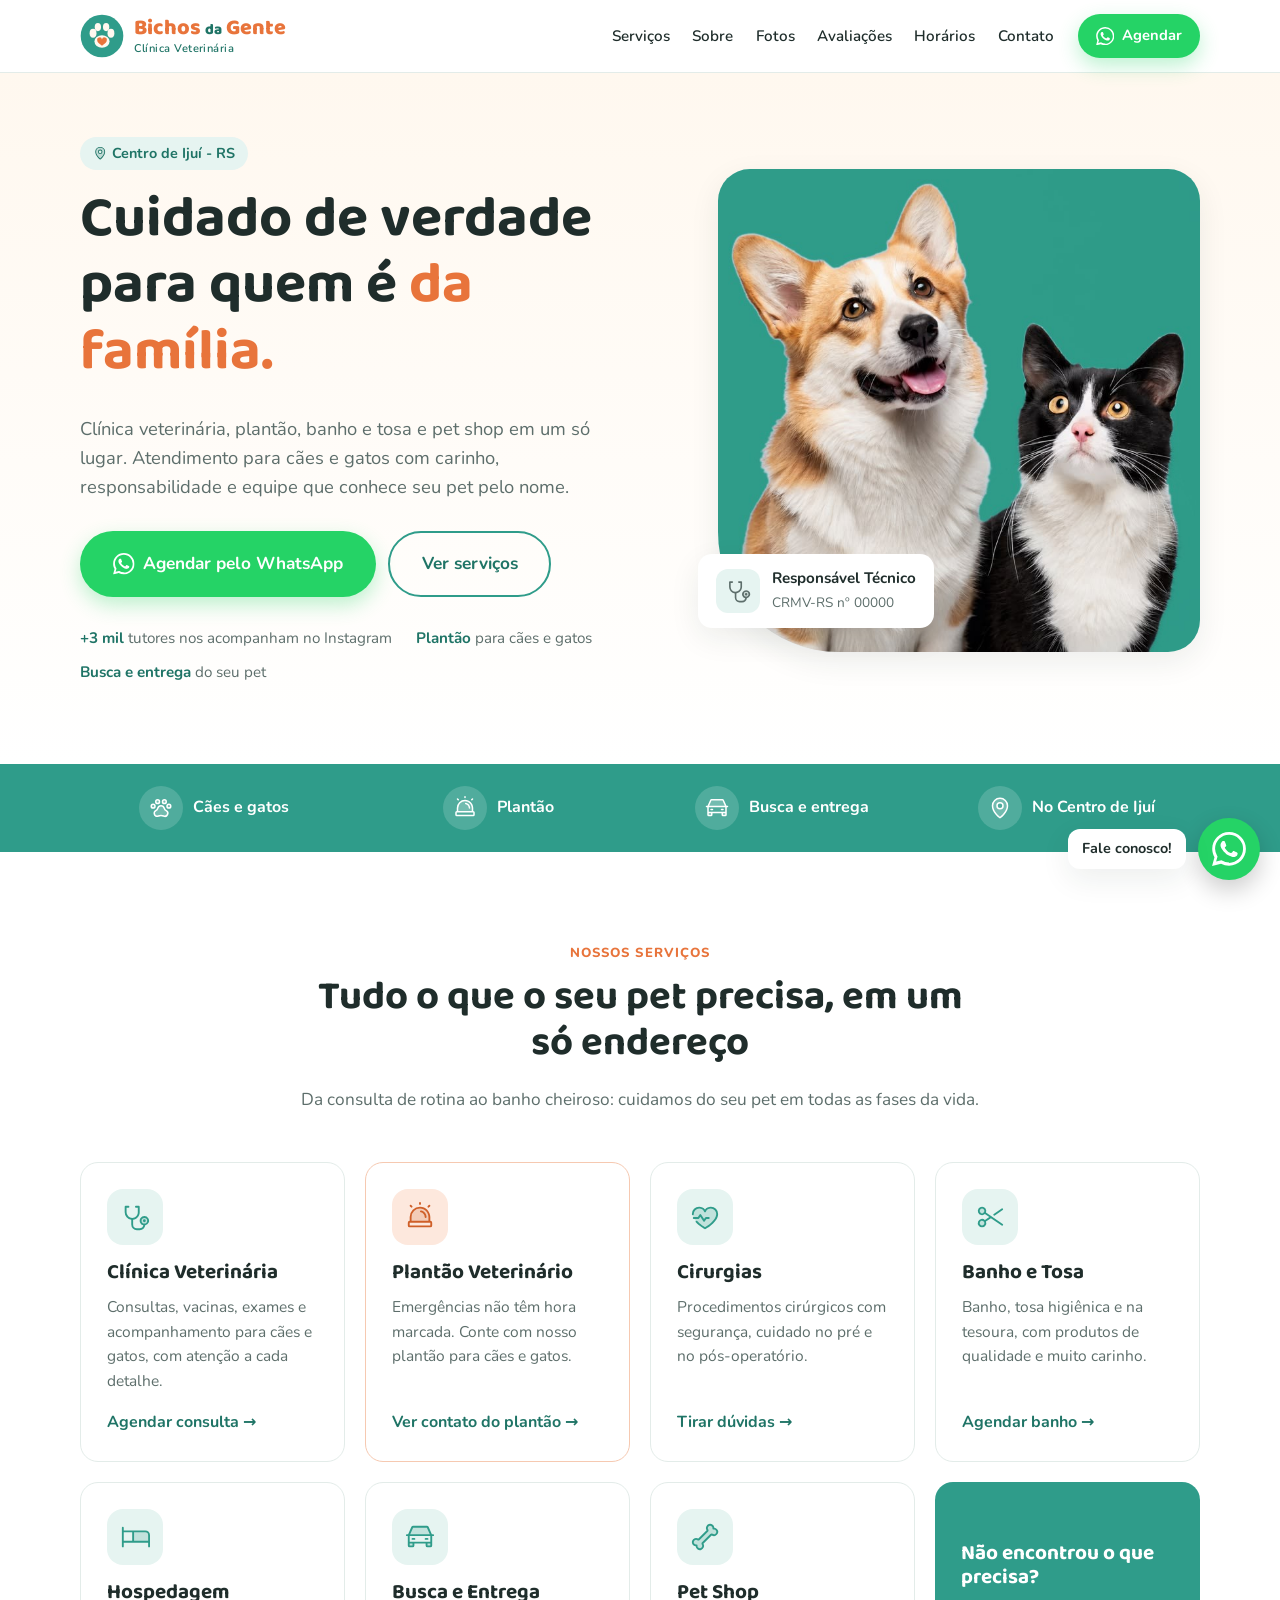
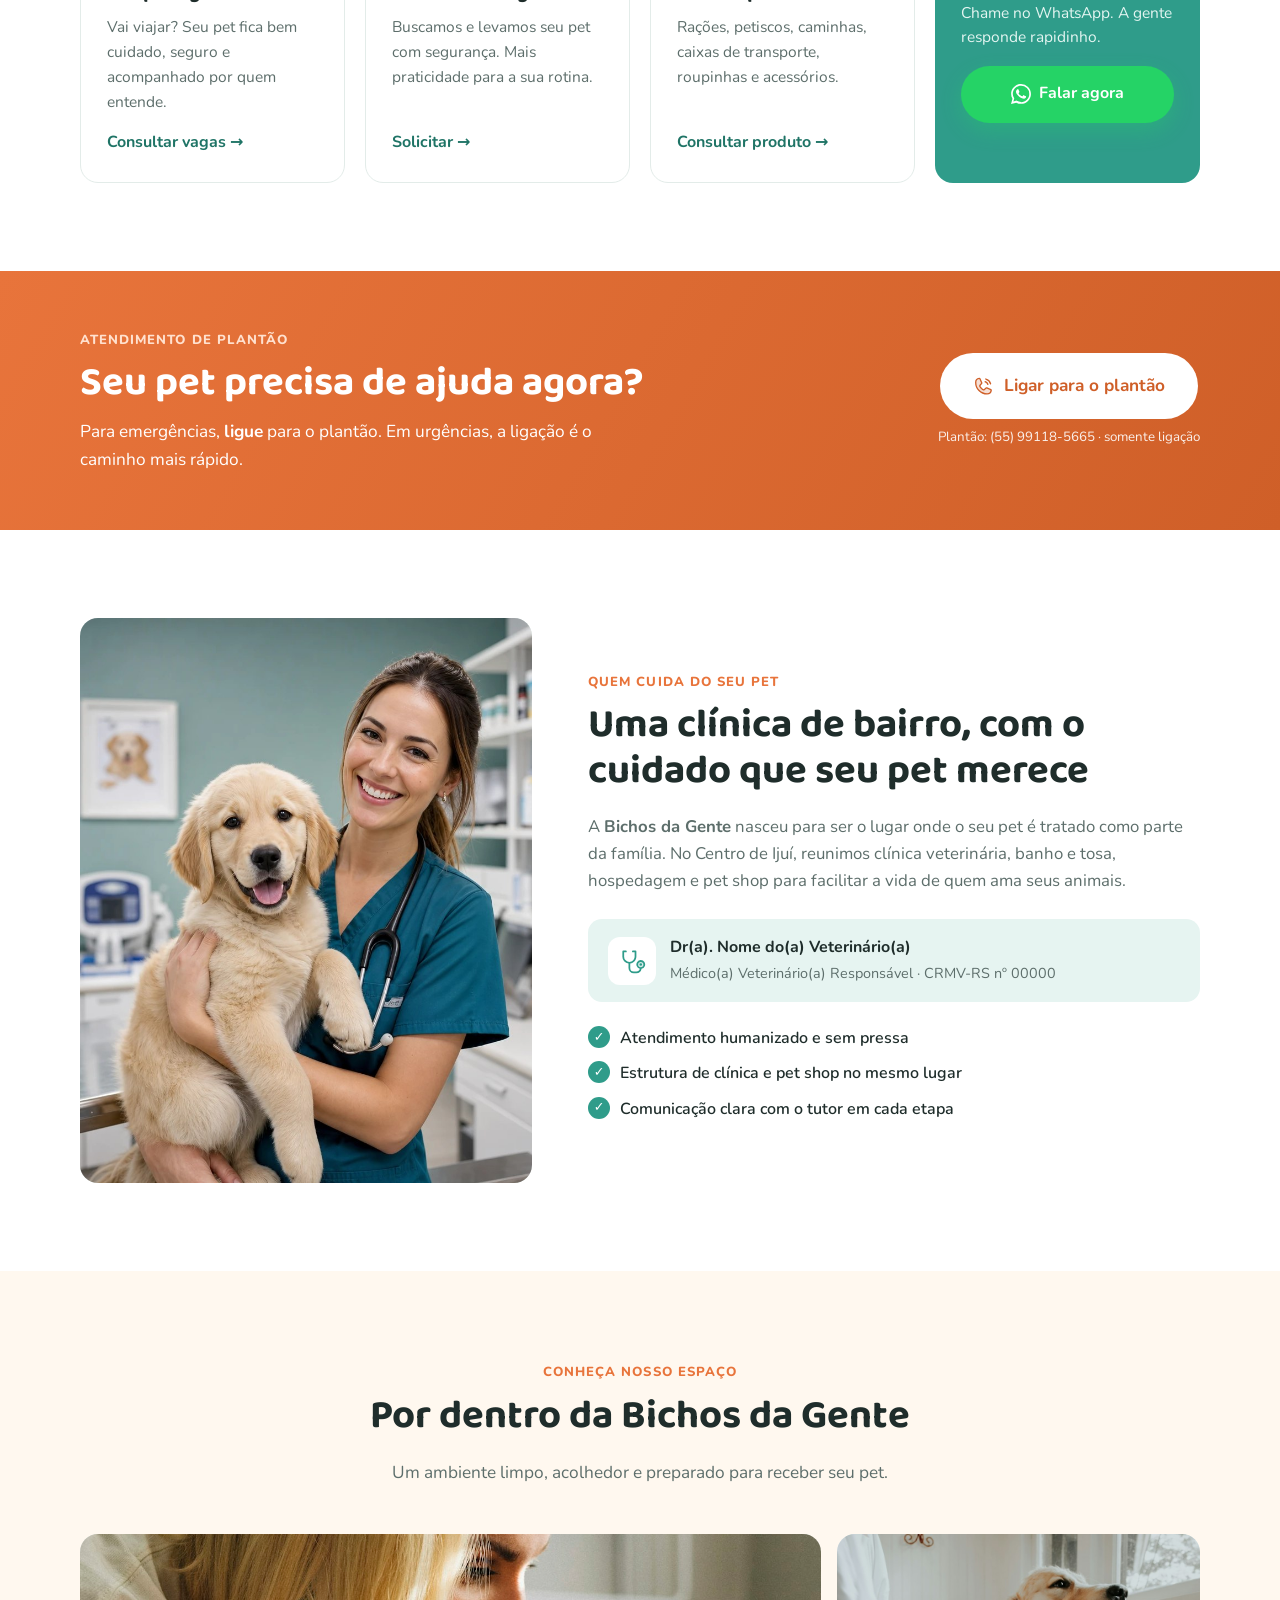
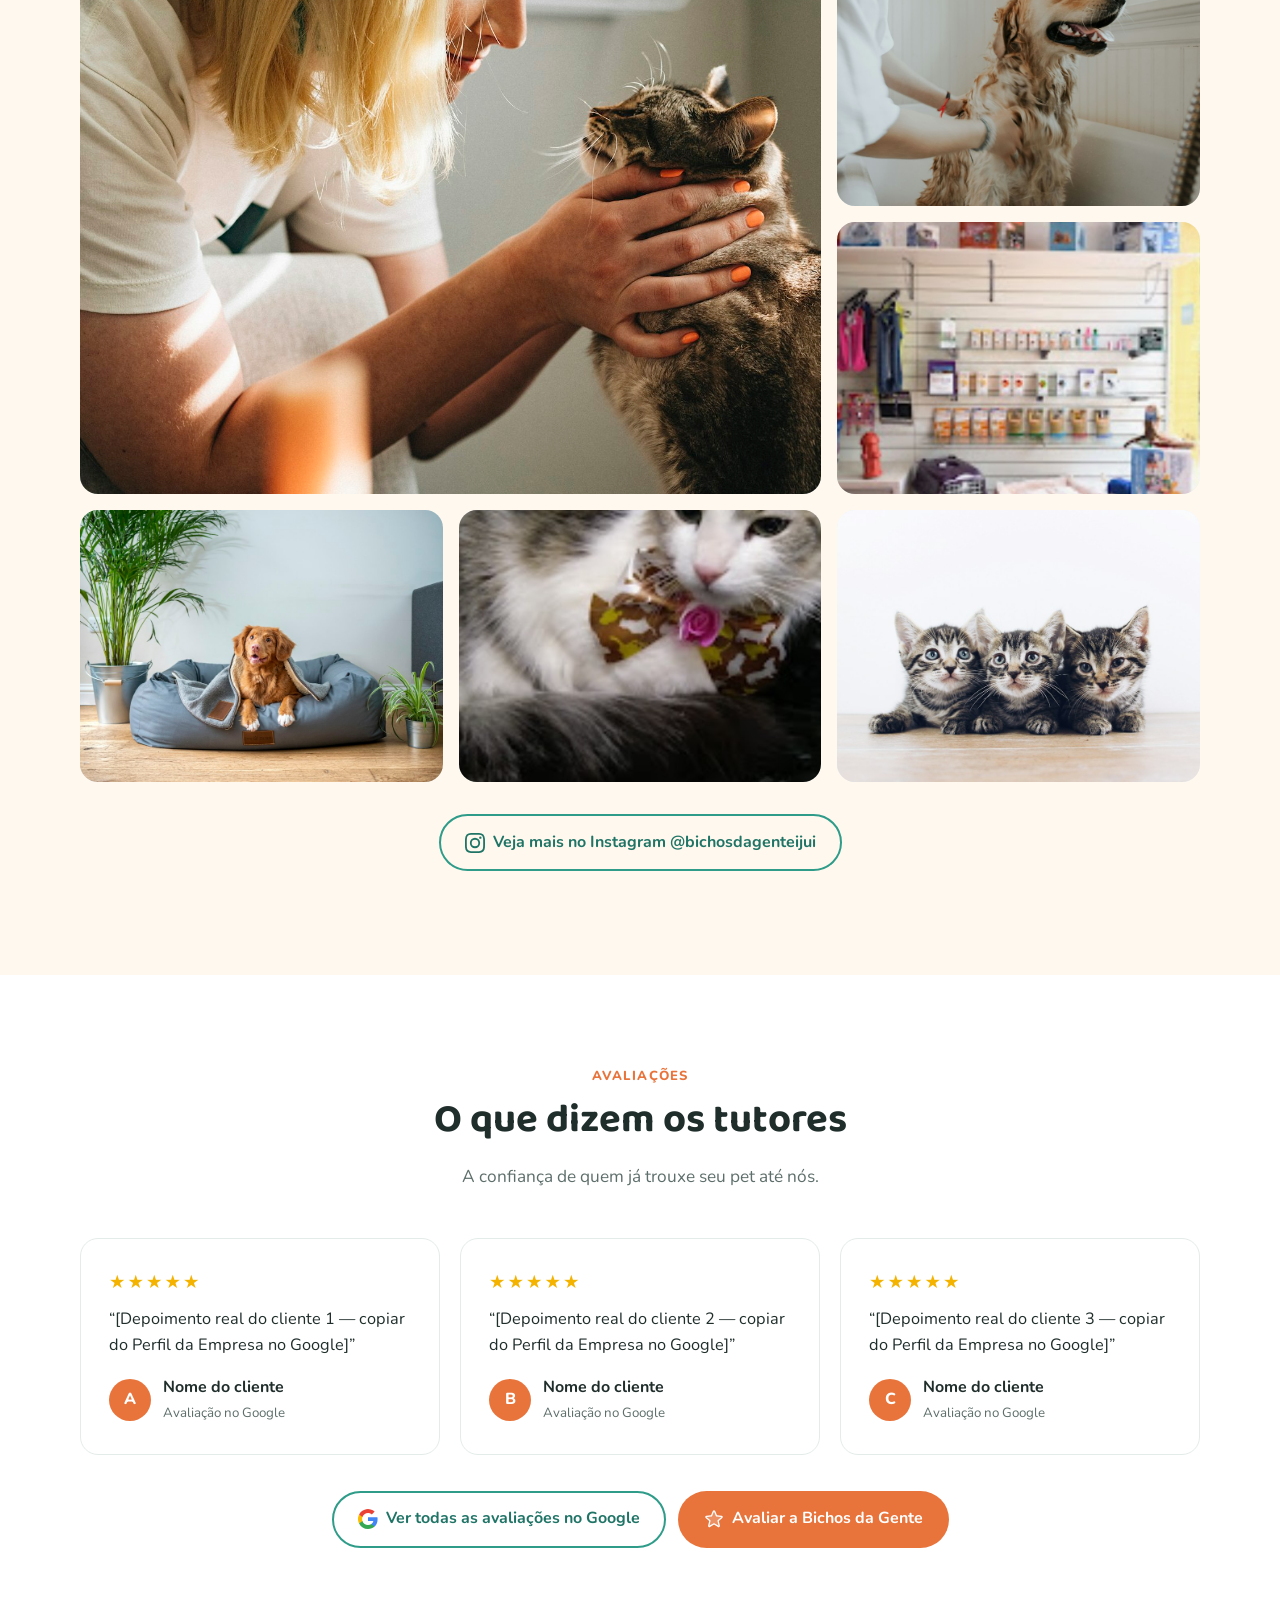
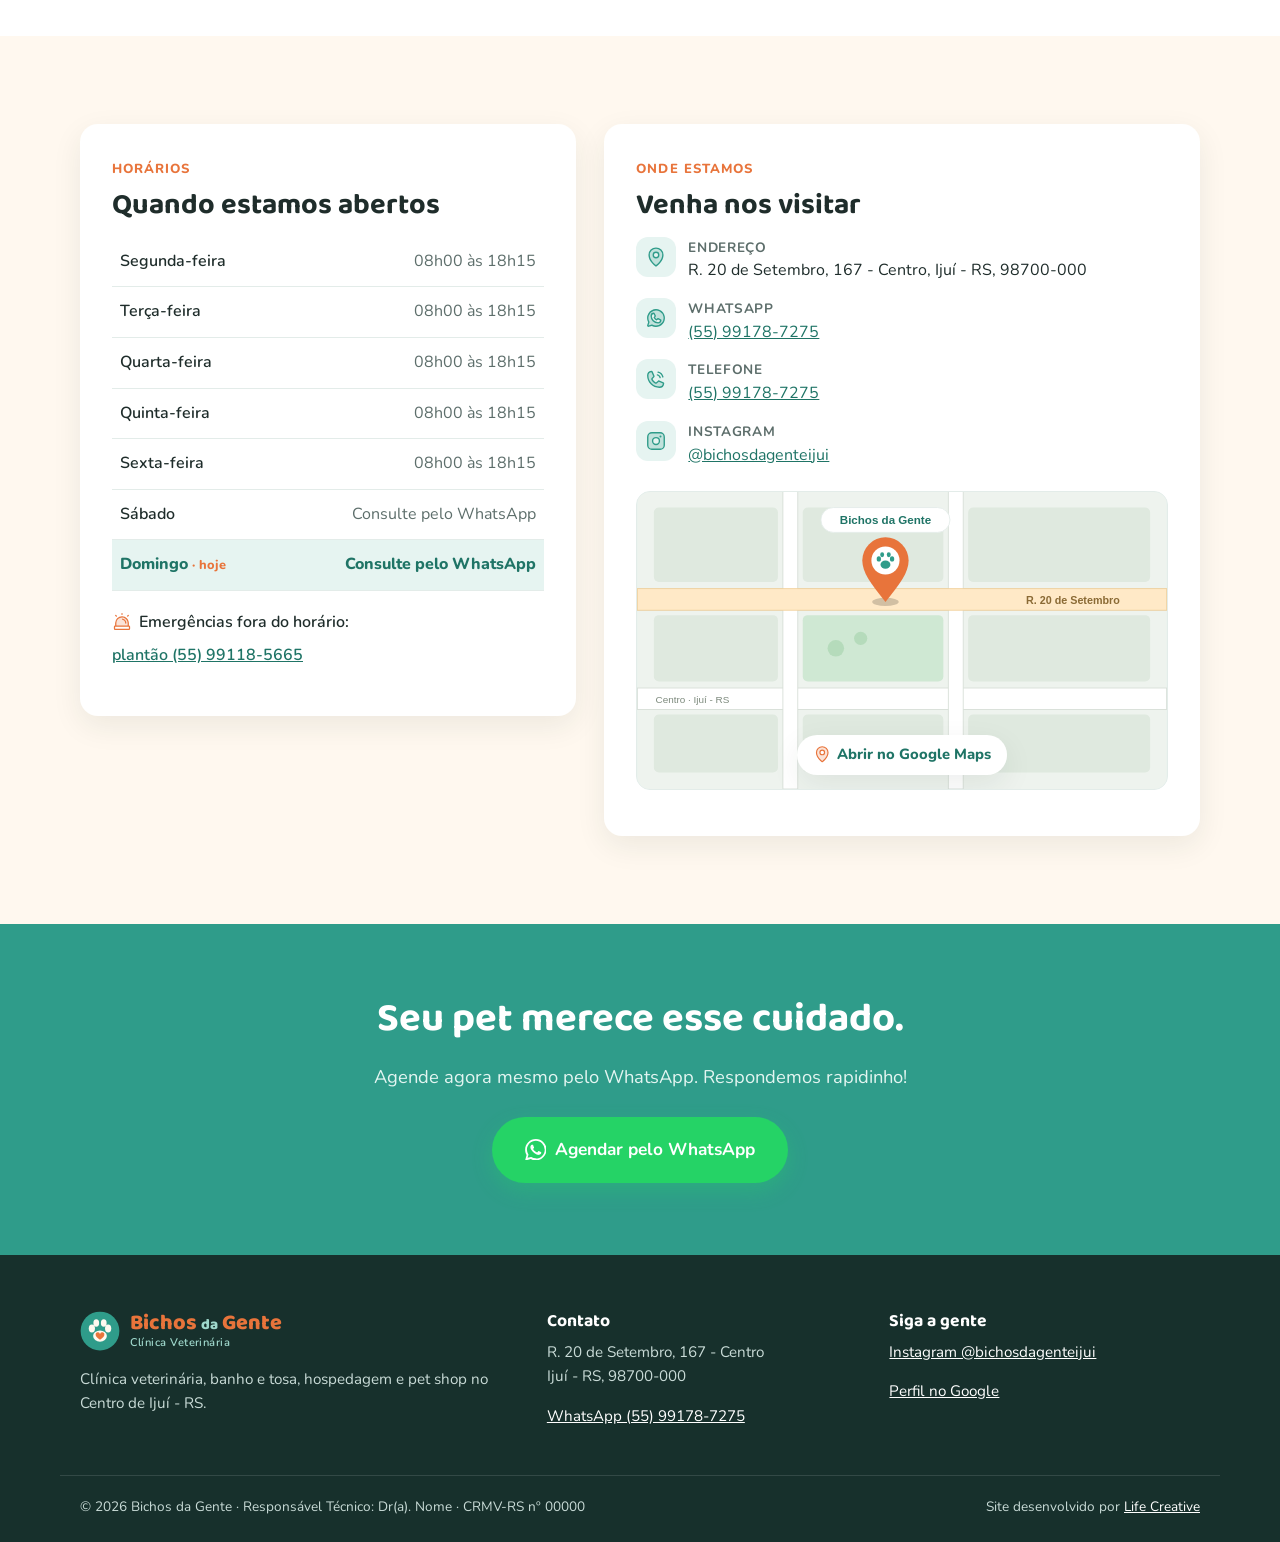
==== commit 71cc23eb: "Nova foto na seção Sobre Co-Authored-By: Claude Opus 5.5 <noreply@anthropic.com> Claude-Session: htt" ====
--- a/index.html
+++ b/index.html
@@ -206,7 +206,7 @@
         <div class="about__media">
           <!-- EDITAR: foto real do(a) veterinário(a) responsável -->
           <div class="photo photo--portrait" data-label="Foto do(a) veterinário(a) responsável">
-            <img src="assets/img/veterinario.jpg" alt="Veterinário responsável da Bichos da Gente" loading="lazy" onerror="this.remove()">
+            <img src="assets/img/veterinario.jpg" alt="Veterinária da Bichos da Gente segurando um filhote de golden retriever" loading="lazy" onerror="this.remove()">
           </div>
         </div>
         <div class="about__text">
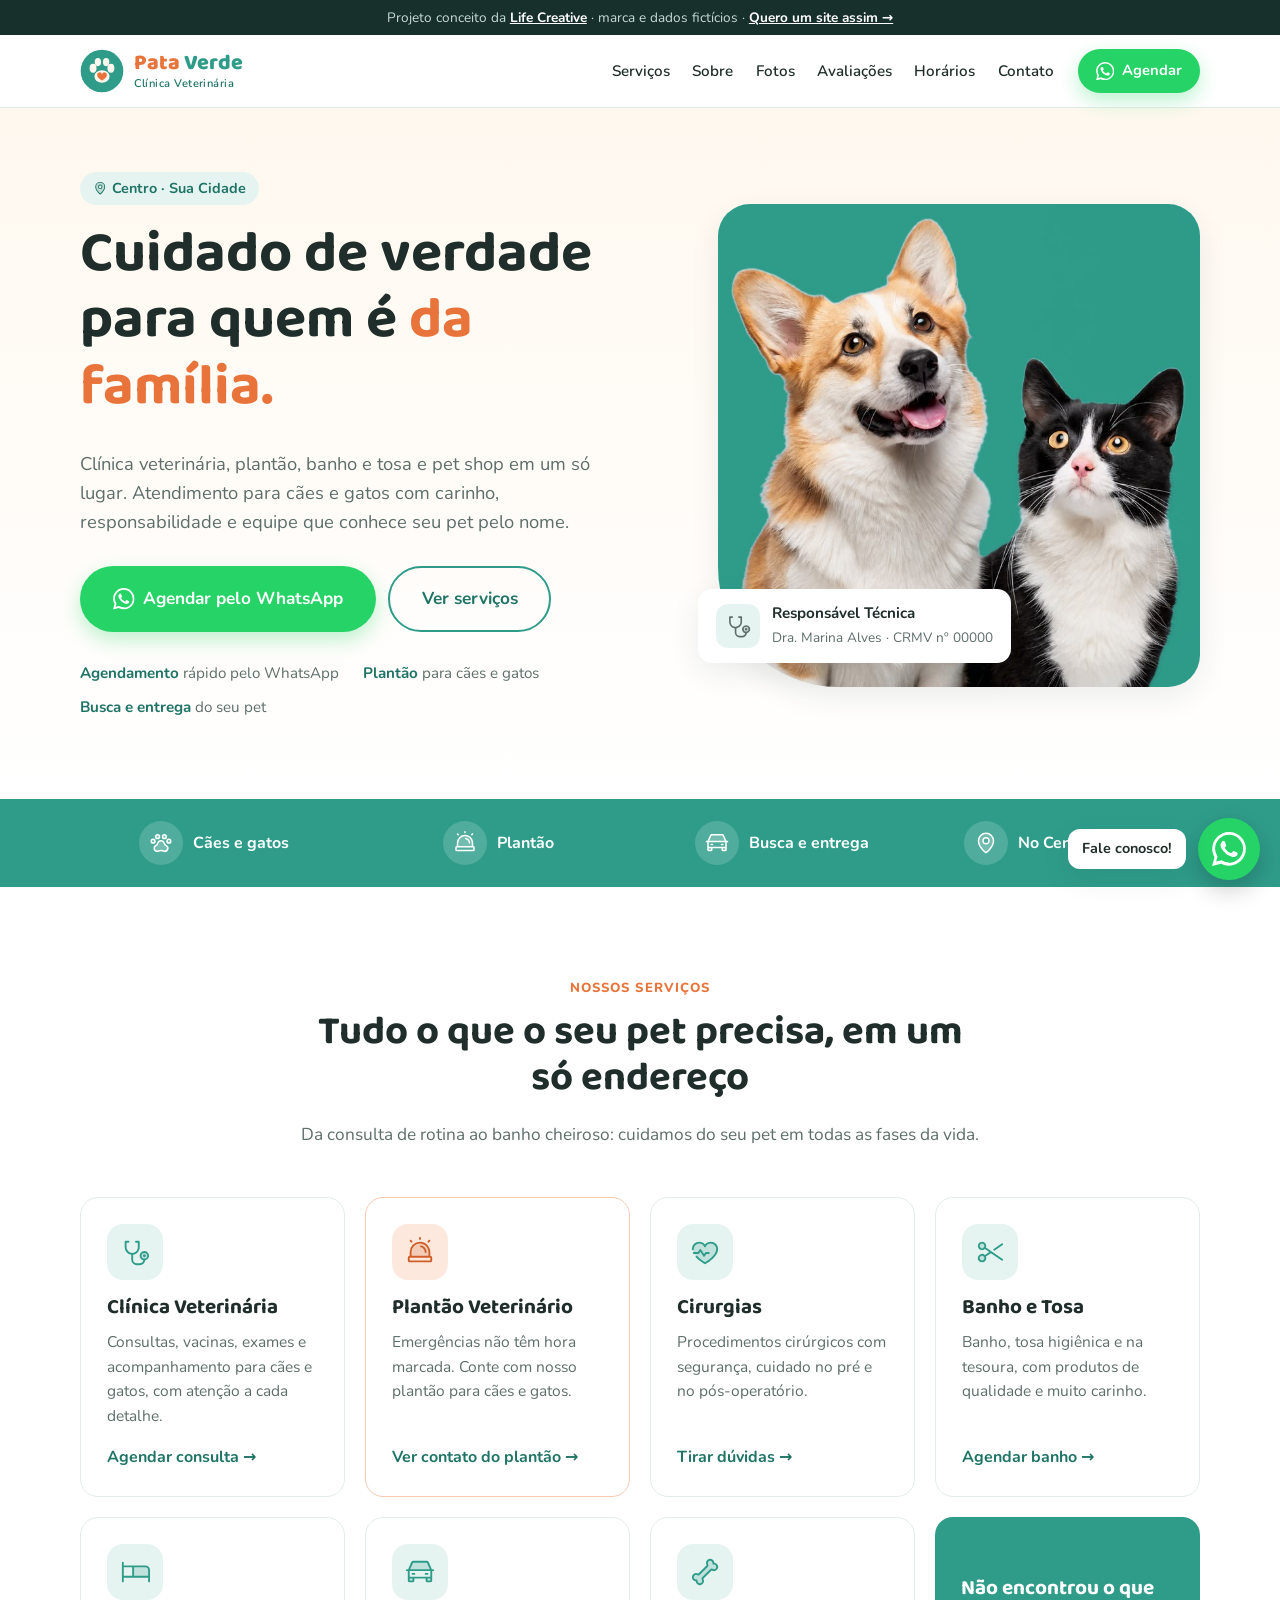
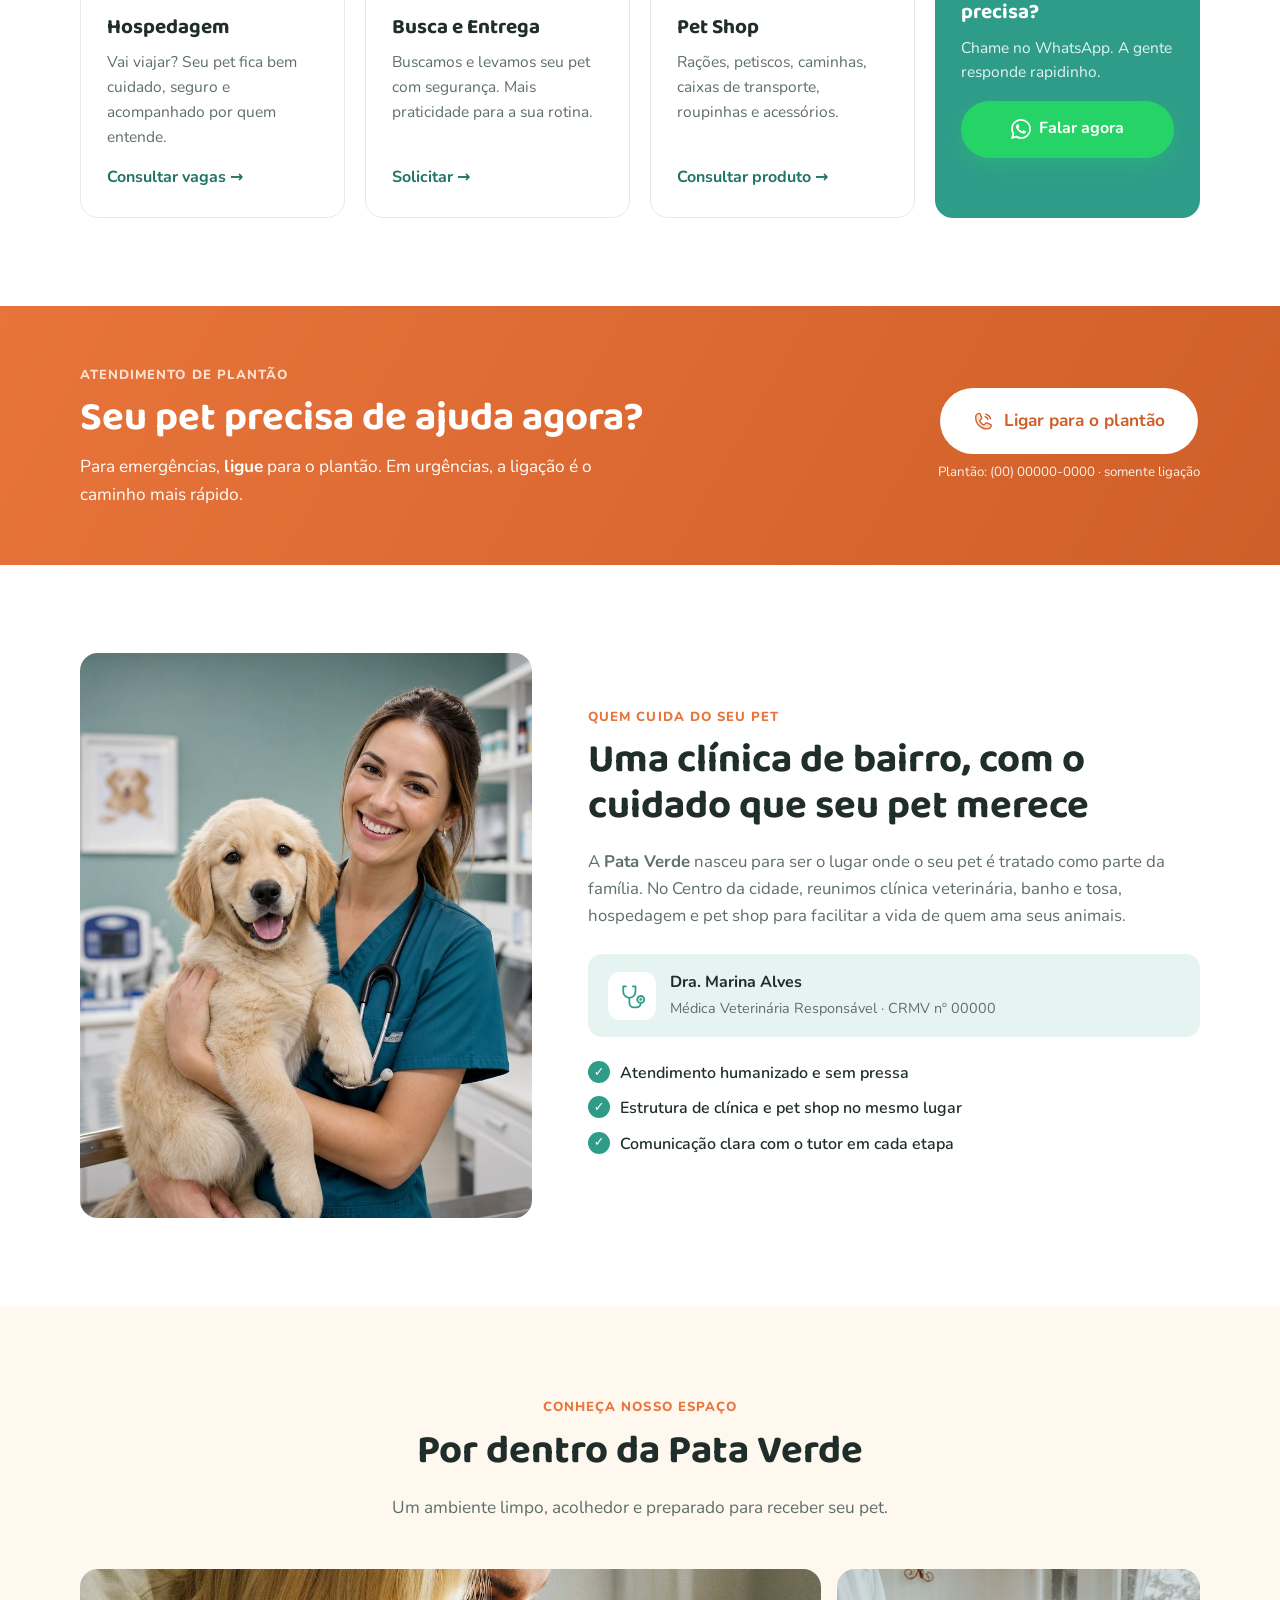
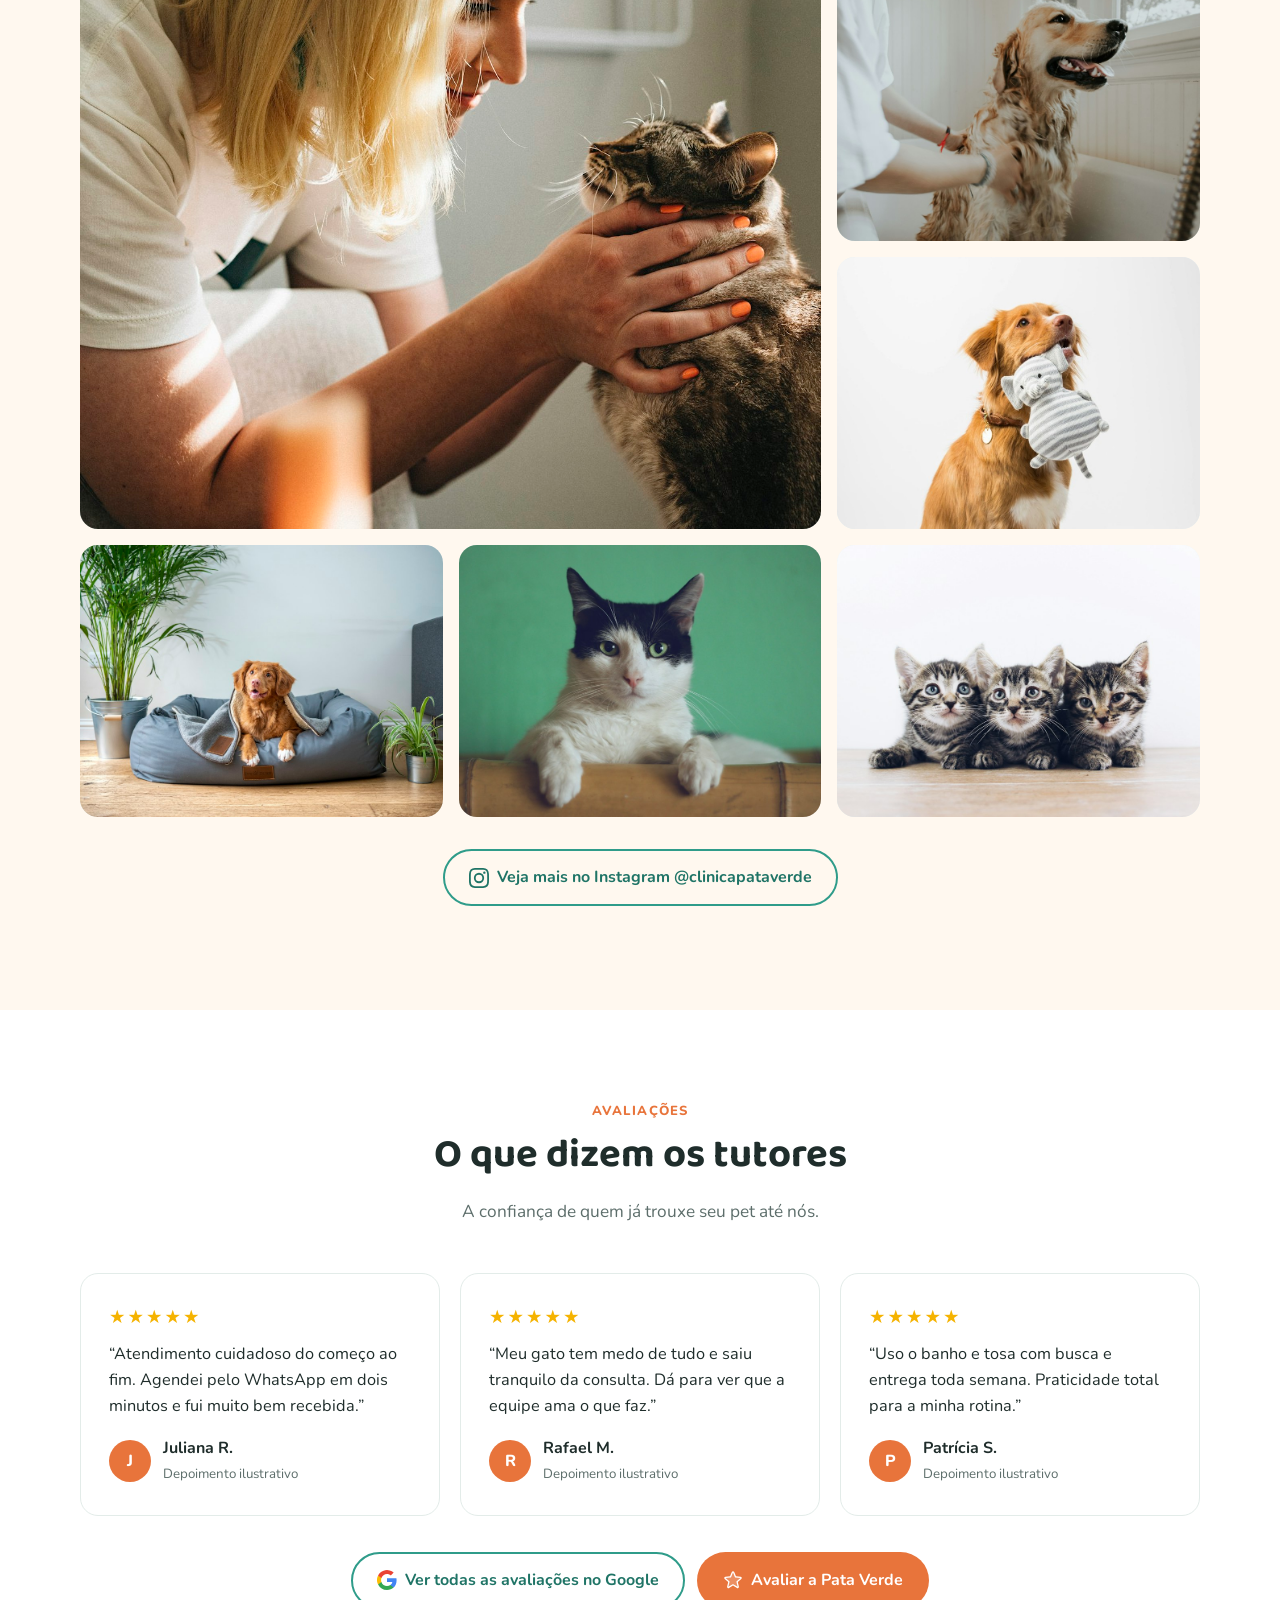
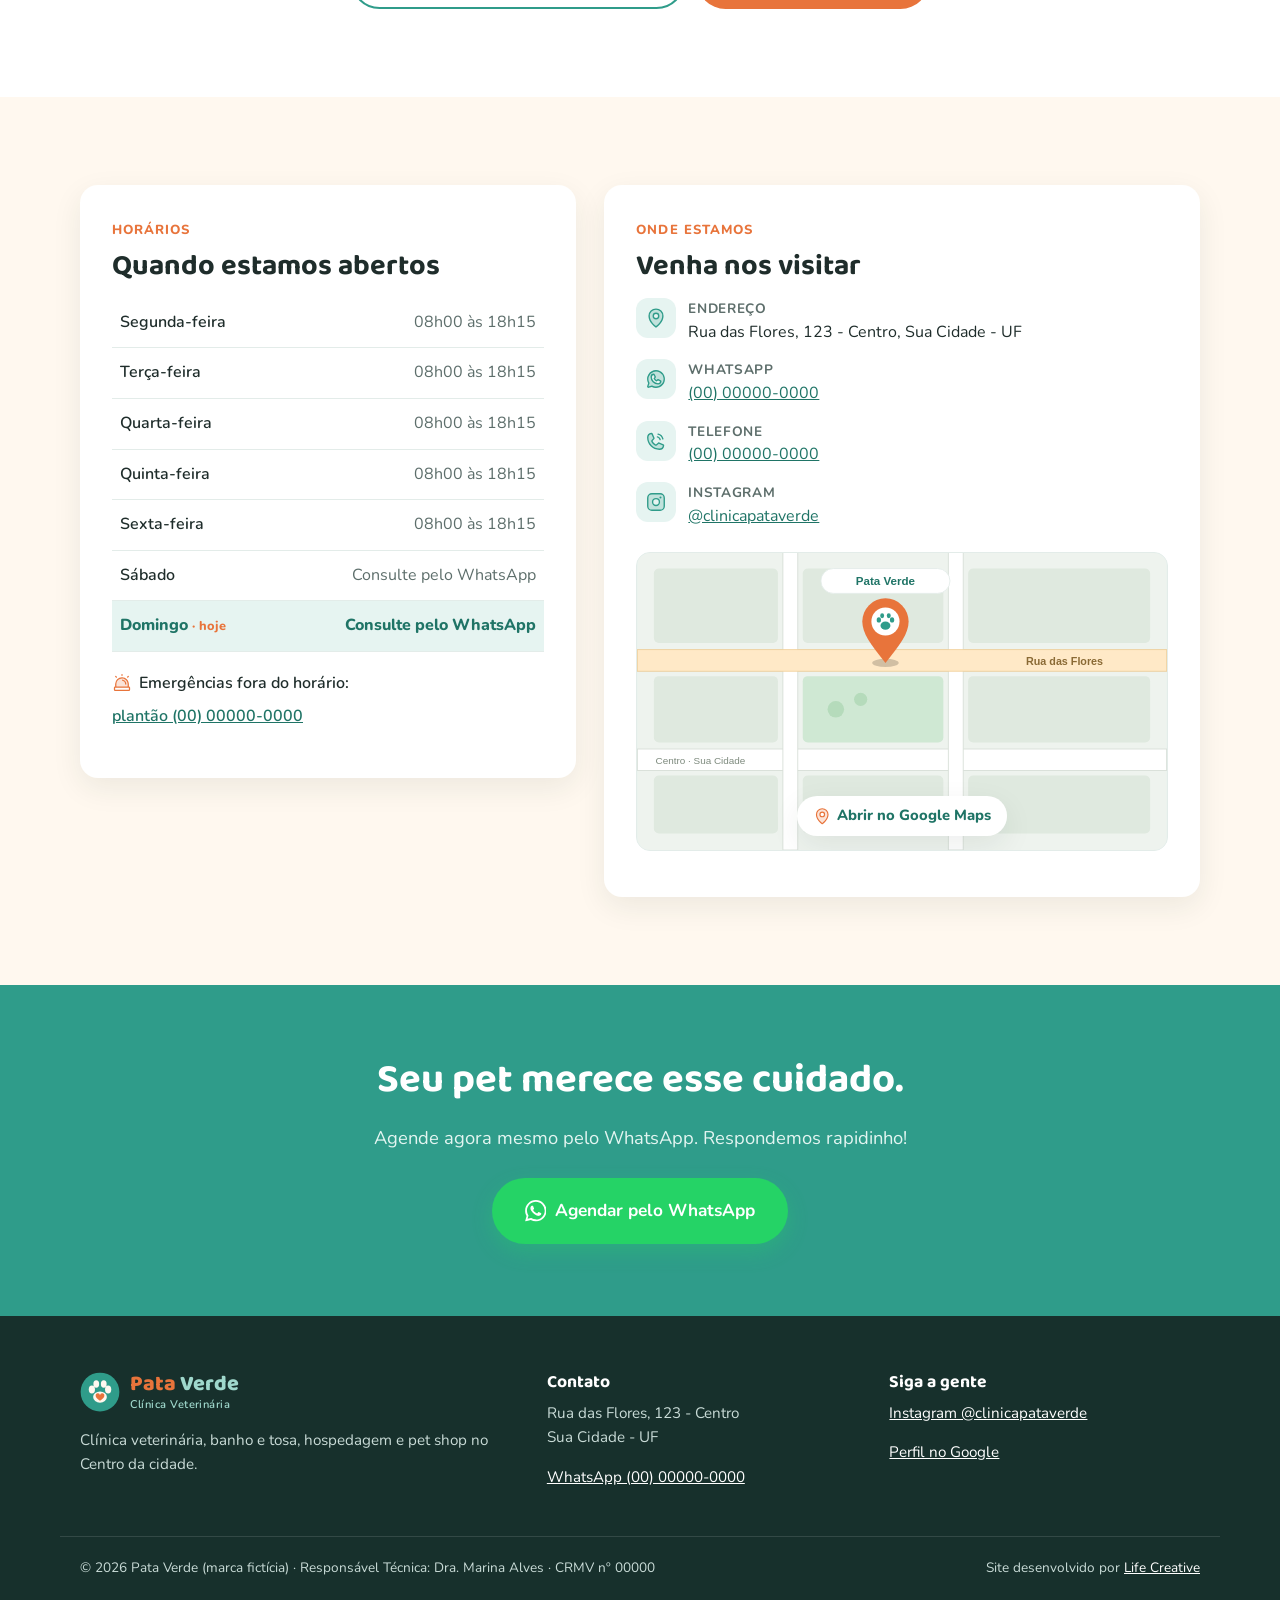
==== commit 0b233507: "Transforma o site em projeto conceito fictício (Pata Verde) para portfólio Remove todos os dados da " ====
--- a/index.html
+++ b/index.html
@@ -3,16 +3,17 @@
 <head>
   <meta charset="UTF-8">
   <meta name="viewport" content="width=device-width, initial-scale=1.0">
-  <title>Bichos da Gente | Clínica Veterinária, Banho e Tosa e Pet Shop em Ijuí - RS</title>
-  <meta name="description" content="Clínica veterinária no Centro de Ijuí (RS). Consultas, cirurgias, plantão, banho e tosa, hospedagem, busca e entrega e pet shop para cães e gatos. Fale no WhatsApp: (55) 99178-7275.">
-  <meta name="keywords" content="veterinário Ijuí, clínica veterinária Ijuí, banho e tosa Ijuí, pet shop Ijuí, plantão veterinário Ijuí">
-  <link rel="canonical" href="https://www.bichosdagente.com.br/"><!-- EDITAR: domínio definitivo -->
+  <title>Pata Verde | Clínica Veterinária · Projeto conceito Life Creative</title>
+  <meta name="description" content="Projeto conceito da Life Creative: site para clínica veterinária com agendamento pelo WhatsApp, plantão em destaque, horários, mapa e avaliações. Marca e dados fictícios.">
+  <link rel="canonical" href="https://luciane-tech.github.io/Bicho-da-gente/">  <!-- Projeto conceito (portfólio): fora das buscas do Google -->
+  <meta name="robots" content="noindex, nofollow">
 
   <!-- Compartilhamento (WhatsApp, Facebook, etc.) -->
   <meta property="og:type" content="website">
-  <meta property="og:title" content="Bichos da Gente | Clínica Veterinária em Ijuí">
-  <meta property="og:description" content="Cuidado completo para cães e gatos no Centro de Ijuí: clínica, plantão, banho e tosa e pet shop.">
-  <meta property="og:image" content="assets/img/og-image.jpg"><!-- EDITAR: imagem 1200x630 -->
+  <meta property="og:title" content="Pata Verde | Site para clínica veterinária · Life Creative">
+  <meta property="og:description" content="Projeto conceito: um site que transforma visitas em agendamentos pelo WhatsApp.">
+  <meta property="og:image" content="https://luciane-tech.github.io/Bicho-da-gente/assets/img/og-image.jpg">
+  <meta property="og:url" content="https://luciane-tech.github.io/Bicho-da-gente/">
   <meta property="og:locale" content="pt_BR">
   <meta name="theme-color" content="#2f9c8a">
 
@@ -22,42 +23,18 @@
   <link href="https://fonts.googleapis.com/css2?family=Baloo+2:wght@600;700;800&family=Nunito:wght@400;600;700&display=swap" rel="stylesheet">
   <link rel="stylesheet" href="css/style.css">
 
-  <!-- Dados estruturados para o Google (SEO local) -->
-  <script type="application/ld+json">
-  {
-    "@context": "https://schema.org",
-    "@type": "VeterinaryCare",
-    "name": "Bichos da Gente - Clínica Veterinária",
-    "image": "https://www.bichosdagente.com.br/assets/img/og-image.jpg",
-    "url": "https://www.bichosdagente.com.br/",
-    "telephone": "+55-55-99178-7275",
-    "address": {
-      "@type": "PostalAddress",
-      "streetAddress": "Rua 20 de Setembro, 167 - Centro",
-      "addressLocality": "Ijuí",
-      "addressRegion": "RS",
-      "postalCode": "98700-000",
-      "addressCountry": "BR"
-    },
-    "sameAs": [
-      "https://www.instagram.com/bichosdagenteijui",
-      "https://share.google/rm68JklPEhJQ6bpwt"
-    ],
-    "openingHoursSpecification": [
-      { "@type": "OpeningHoursSpecification", "dayOfWeek": ["Monday","Tuesday","Wednesday","Thursday","Friday"], "opens": "08:00", "closes": "18:15" }
-    ]
-  }
-  </script>
-  <!-- EDITAR: ajuste "openingHoursSpecification" quando os horários forem confirmados -->
 </head>
 <body>
+
+  <!-- Faixa de projeto conceito -->
+  <div class="demo-bar">Projeto conceito da <a href="https://lifecreative.com.br/" target="_blank" rel="noopener">Life Creative</a> · marca e dados fictícios · <a href="https://lifecreative.com.br/" target="_blank" rel="noopener">Quero um site assim →</a></div>
 
   <!-- ============ TOPO ============ -->
   <header class="header" id="topo">
     <div class="container header__inner">
-      <a href="#topo" class="logo" aria-label="Bichos da Gente - início">
+      <a href="#topo" class="logo" aria-label="Pata Verde - início">
         <img src="assets/img/logo.svg" alt="" width="44" height="44">
-        <span class="logo__text">Bichos <small>da</small> Gente<em>Clínica Veterinária</em></span>
+        <span class="logo__text">Pata <span>Verde</span><em>Clínica Veterinária</em></span>
       </a>
 
       <nav class="nav" id="nav" aria-label="Menu principal">
@@ -83,7 +60,7 @@
     <section class="hero">
       <div class="container hero__inner">
         <div class="hero__text">
-          <span class="tag"><svg class="pi" aria-hidden="true"><use href="#p-pin"/></svg> Centro de Ijuí - RS</span>
+          <span class="tag"><svg class="pi" aria-hidden="true"><use href="#p-pin"/></svg> Centro · Sua Cidade</span>
           <h1>Cuidado de verdade para quem é <span class="hl">da família.</span></h1>
           <p class="lead">Clínica veterinária, plantão, banho e tosa e pet shop em um só lugar. Atendimento para cães e gatos com carinho, responsabilidade e equipe que conhece seu pet pelo nome.</p>
           <div class="hero__ctas">
@@ -93,19 +70,18 @@
             <a class="btn btn--ghost btn--lg" href="#servicos">Ver serviços</a>
           </div>
           <ul class="hero__proof">
-            <li><strong>+3 mil</strong> tutores nos acompanham no Instagram</li>
+            <li><strong>Agendamento</strong> rápido pelo WhatsApp</li>
             <li><strong>Plantão</strong> para cães e gatos</li>
             <li><strong>Busca e entrega</strong> do seu pet</li>
           </ul>
         </div>
         <div class="hero__media">
-          <!-- EDITAR: troque pela foto real (ex.: assets/img/hero.jpg) — veterinário(a) com um pet -->
           <div class="photo photo--hero" data-label="Foto principal: veterinário(a) atendendo um pet">
             <img src="assets/img/hero.jpg" alt="Cachorro e gato lado a lado, felizes" loading="eager" onerror="this.remove()">
           </div>
           <div class="hero__badge">
             <span class="hero__badge-ico"><svg class="pi" aria-hidden="true"><use href="#p-steth"/></svg></span>
-            <div><strong>Responsável Técnico</strong><span>CRMV-RS nº <!-- EDITAR -->00000</span></div>
+            <div><strong>Responsável Técnica</strong><span>Dra. Marina Alves · CRMV nº 00000</span></div>
           </div>
         </div>
       </div>
@@ -117,7 +93,7 @@
         <div><span><svg class="pi" aria-hidden="true"><use href="#p-paw"/></svg></span><p>Cães e gatos</p></div>
         <div><span><svg class="pi" aria-hidden="true"><use href="#p-siren"/></svg></span><p>Plantão</p></div>
         <div><span><svg class="pi" aria-hidden="true"><use href="#p-car"/></svg></span><p>Busca e entrega</p></div>
-        <div><span><svg class="pi" aria-hidden="true"><use href="#p-pin"/></svg></span><p>No Centro de Ijuí</p></div>
+        <div><span><svg class="pi" aria-hidden="true"><use href="#p-pin"/></svg></span><p>No Centro da cidade</p></div>
       </div>
     </section>
 
@@ -193,9 +169,8 @@
           <p>Para emergências, <strong>ligue</strong> para o plantão. Em urgências, a ligação é o caminho mais rápido.</p>
         </div>
         <div class="emergency__ctas">
-          <!-- EDITAR: confirmar número do plantão (aparece em post do Instagram como 99118-5665) -->
-          <a class="btn btn--white btn--lg" href="tel:+5555991185665"><svg class="ico" aria-hidden="true"><use href="#p-phone"/></svg> Ligar para o plantão</a>
-          <small>Plantão: (55) 99118-5665 · somente ligação</small>
+          <a class="btn btn--white btn--lg" href="#" data-demo="Na versão real, este botão liga direto para o plantão da clínica."><svg class="ico" aria-hidden="true"><use href="#p-phone"/></svg> Ligar para o plantão</a>
+          <small>Plantão: (00) 00000-0000 · somente ligação</small>
         </div>
       </div>
     </section>
@@ -204,21 +179,19 @@
     <section class="section" id="sobre">
       <div class="container about">
         <div class="about__media">
-          <!-- EDITAR: foto real do(a) veterinário(a) responsável -->
           <div class="photo photo--portrait" data-label="Foto do(a) veterinário(a) responsável">
-            <img src="assets/img/veterinario.jpg" alt="Veterinária da Bichos da Gente segurando um filhote de golden retriever" loading="lazy" onerror="this.remove()">
+            <img src="assets/img/veterinario.jpg" alt="Veterinária da Pata Verde segurando um filhote de golden retriever" loading="lazy" onerror="this.remove()">
           </div>
         </div>
         <div class="about__text">
           <span class="eyebrow">Quem cuida do seu pet</span>
           <h2>Uma clínica de bairro, com o cuidado que seu pet merece</h2>
-          <p>A <strong>Bichos da Gente</strong> nasceu para ser o lugar onde o seu pet é tratado como parte da família. No Centro de Ijuí, reunimos clínica veterinária, banho e tosa, hospedagem e pet shop para facilitar a vida de quem ama seus animais.</p>
-          <!-- EDITAR: inserir um parágrafo com a história real da clínica / formação do(a) veterinário(a) -->
+          <p>A <strong>Pata Verde</strong> nasceu para ser o lugar onde o seu pet é tratado como parte da família. No Centro da cidade, reunimos clínica veterinária, banho e tosa, hospedagem e pet shop para facilitar a vida de quem ama seus animais.</p>
           <div class="vet-card">
             <div class="vet-card__ico"><svg class="pi" aria-hidden="true"><use href="#p-steth"/></svg></div>
             <div>
-              <strong><!-- EDITAR -->Dr(a). Nome do(a) Veterinário(a)</strong>
-              <span>Médico(a) Veterinário(a) Responsável · CRMV-RS nº <!-- EDITAR -->00000</span>
+              <strong>Dra. Marina Alves</strong>
+              <span>Médica Veterinária Responsável · CRMV nº 00000</span>
             </div>
           </div>
           <ul class="checks">
@@ -235,21 +208,21 @@
       <div class="container">
         <div class="section__head">
           <span class="eyebrow">Conheça nosso espaço</span>
-          <h2>Por dentro da Bichos da Gente</h2>
+          <h2>Por dentro da Pata Verde</h2>
           <p>Um ambiente limpo, acolhedor e preparado para receber seu pet.</p>
         </div>
         <!-- Fotos ilustrativas do Unsplash (uso comercial gratuito) + 2 fotos do Perfil do Google. Trocar por fotos reais da clínica quando houver -->
         <div class="gallery">
           <figure class="photo" data-label="Consultório"><img src="assets/img/foto-1.jpg" alt="Veterinária examinando um gato com carinho" loading="lazy" onerror="this.remove()"></figure>
           <figure class="photo" data-label="Banho e tosa"><img src="assets/img/foto-2.jpg" alt="Cachorro golden recebendo cuidados de higiene" loading="lazy" onerror="this.remove()"></figure>
-          <figure class="photo" data-label="Pet shop"><img src="assets/img/foto-3.jpg" alt="Pet shop com rações e acessórios" loading="lazy" onerror="this.remove()"></figure>
+          <figure class="photo" data-label="Pet shop"><img src="assets/img/foto-3.jpg" alt="Cachorro segurando um brinquedo de pelúcia" loading="lazy" onerror="this.remove()"></figure>
           <figure class="photo" data-label="Hospedagem"><img src="assets/img/foto-4.jpg" alt="Cachorro descansando em caminha confortável" loading="lazy" onerror="this.remove()"></figure>
-          <figure class="photo" data-label="Paciente feliz"><img src="assets/img/foto-5.jpg" alt="Gatinho de gravatinha depois do banho" loading="lazy" onerror="this.remove()"></figure>
+          <figure class="photo" data-label="Nossos pacientes"><img src="assets/img/foto-5.jpg" alt="Gato preto e branco sobre fundo verde" loading="lazy" onerror="this.remove()"></figure>
           <figure class="photo" data-label="Filhotes"><img src="assets/img/foto-6.jpg" alt="Três filhotes de gato lado a lado" loading="lazy" onerror="this.remove()"></figure>
         </div>
         <p class="center">
-          <a class="btn btn--ghost" href="https://www.instagram.com/bichosdagenteijui" target="_blank" rel="noopener">
-            <svg class="ico" aria-hidden="true"><use href="#i-ig"/></svg> Veja mais no Instagram @bichosdagenteijui
+          <a class="btn btn--ghost" href="#" data-demo="Na versão real, este botão abre o Instagram da clínica.">
+            <svg class="ico" aria-hidden="true"><use href="#i-ig"/></svg> Veja mais no Instagram @clinicapataverde
           </a>
         </p>
       </div>
@@ -264,30 +237,29 @@
           <p>A confiança de quem já trouxe seu pet até nós.</p>
         </div>
 
-        <!-- EDITAR: copie depoimentos REAIS do Google (com autorização) e substitua os textos abaixo -->
         <div class="reviews">
           <blockquote class="review">
             <div class="stars" aria-label="5 estrelas">★★★★★</div>
-            <p>“[Depoimento real do cliente 1 — copiar do Perfil da Empresa no Google]”</p>
-            <footer><span class="avatar">A</span><div><strong>Nome do cliente</strong><small>Avaliação no Google</small></div></footer>
+            <p>“Atendimento cuidadoso do começo ao fim. Agendei pelo WhatsApp em dois minutos e fui muito bem recebida.”</p>
+            <footer><span class="avatar">J</span><div><strong>Juliana R.</strong><small>Depoimento ilustrativo</small></div></footer>
           </blockquote>
           <blockquote class="review">
             <div class="stars" aria-label="5 estrelas">★★★★★</div>
-            <p>“[Depoimento real do cliente 2 — copiar do Perfil da Empresa no Google]”</p>
-            <footer><span class="avatar">B</span><div><strong>Nome do cliente</strong><small>Avaliação no Google</small></div></footer>
+            <p>“Meu gato tem medo de tudo e saiu tranquilo da consulta. Dá para ver que a equipe ama o que faz.”</p>
+            <footer><span class="avatar">R</span><div><strong>Rafael M.</strong><small>Depoimento ilustrativo</small></div></footer>
           </blockquote>
           <blockquote class="review">
             <div class="stars" aria-label="5 estrelas">★★★★★</div>
-            <p>“[Depoimento real do cliente 3 — copiar do Perfil da Empresa no Google]”</p>
-            <footer><span class="avatar">C</span><div><strong>Nome do cliente</strong><small>Avaliação no Google</small></div></footer>
+            <p>“Uso o banho e tosa com busca e entrega toda semana. Praticidade total para a minha rotina.”</p>
+            <footer><span class="avatar">P</span><div><strong>Patrícia S.</strong><small>Depoimento ilustrativo</small></div></footer>
           </blockquote>
         </div>
 
         <div class="reviews__ctas">
-          <a class="btn btn--ghost" href="https://share.google/rm68JklPEhJQ6bpwt" target="_blank" rel="noopener">
+          <a class="btn btn--ghost" href="#" data-demo="Na versão real, este botão abre todas as avaliações da clínica no Google.">
             <svg class="ico" aria-hidden="true"><use href="#i-g"/></svg> Ver todas as avaliações no Google
           </a>
-          <a class="btn btn--primary" href="https://share.google/rm68JklPEhJQ6bpwt" target="_blank" rel="noopener"><svg class="ico" aria-hidden="true"><use href="#p-star"/></svg> Avaliar a Bichos da Gente</a>
+          <a class="btn btn--primary" href="#" data-demo="Na versão real, este botão leva o cliente direto para avaliar a clínica no Google."><svg class="ico" aria-hidden="true"><use href="#p-star"/></svg> Avaliar a Pata Verde</a>
         </div>
       </div>
     </section>
@@ -298,7 +270,6 @@
         <div class="info__box">
           <span class="eyebrow">Horários</span>
           <h2>Quando estamos abertos</h2>
-          <!-- EDITAR: confirmar horários com a clínica (Google informa fechamento às 18h15) -->
           <table class="hours" id="hoursTable">
             <tbody>
               <tr data-day="1"><th>Segunda-feira</th><td>08h00 às 18h15</td></tr>
@@ -310,21 +281,20 @@
               <tr data-day="0"><th>Domingo</th><td>Consulte pelo WhatsApp</td></tr>
             </tbody>
           </table>
-          <p class="hours__note"><svg class="ico" aria-hidden="true"><use href="#p-siren"/></svg> Emergências fora do horário: <a href="tel:+5555991185665">plantão (55) 99118-5665</a></p>
+          <p class="hours__note"><svg class="ico" aria-hidden="true"><use href="#p-siren"/></svg> Emergências fora do horário: <a href="#" data-demo="Na versão real, este link liga para o plantão.">plantão (00) 00000-0000</a></p>
         </div>
 
         <div class="info__box" id="contato">
           <span class="eyebrow">Onde estamos</span>
           <h2>Venha nos visitar</h2>
           <ul class="contact">
-            <li><span><svg class="pi" aria-hidden="true"><use href="#p-pin"/></svg></span><div><strong>Endereço</strong>R. 20 de Setembro, 167 - Centro, Ijuí - RS, 98700-000</div></li>
-            <li><span><svg class="pi" aria-hidden="true"><use href="#p-chat"/></svg></span><div><strong>WhatsApp</strong><a data-wa="Olá! Vim pelo site." href="#" target="_blank" rel="noopener">(55) 99178-7275</a></div></li>
-            <li><span><svg class="pi" aria-hidden="true"><use href="#p-phone"/></svg></span><div><strong>Telefone</strong><a href="tel:+5555991787275">(55) 99178-7275</a></div></li>
-            <li><span><svg class="pi" aria-hidden="true"><use href="#p-ig2"/></svg></span><div><strong>Instagram</strong><a href="https://www.instagram.com/bichosdagenteijui" target="_blank" rel="noopener">@bichosdagenteijui</a></div></li>
+            <li><span><svg class="pi" aria-hidden="true"><use href="#p-pin"/></svg></span><div><strong>Endereço</strong>Rua das Flores, 123 - Centro, Sua Cidade - UF</div></li>
+            <li><span><svg class="pi" aria-hidden="true"><use href="#p-chat"/></svg></span><div><strong>WhatsApp</strong><a data-wa="Olá! Vim pelo site." href="#" target="_blank" rel="noopener">(00) 00000-0000</a></div></li>
+            <li><span><svg class="pi" aria-hidden="true"><use href="#p-phone"/></svg></span><div><strong>Telefone</strong><a href="#" data-demo="Na versão real, este link liga para a clínica.">(00) 00000-0000</a></div></li>
+            <li><span><svg class="pi" aria-hidden="true"><use href="#p-ig2"/></svg></span><div><strong>Instagram</strong><a href="#" data-demo="Na versão real, este link abre o Instagram da clínica.">@clinicapataverde</a></div></li>
           </ul>
-          <a class="map" href="https://share.google/rm68JklPEhJQ6bpwt" target="_blank" rel="noopener" aria-label="Abrir a localização da Bichos da Gente no Google Maps">
-            <!-- EDITAR: para usar um print real do Google Maps, salve em assets/img/mapa.jpg e troque o src abaixo -->
-            <img src="assets/img/mapa.svg" alt="Mapa com a localização da Bichos da Gente na R. 20 de Setembro, Centro de Ijuí" loading="lazy">
+          <a class="map" href="#" data-demo="Na versão real, o mapa abre a localização da clínica no Google Maps." aria-label="Abrir a localização da Pata Verde no Google Maps">
+            <img src="assets/img/mapa.svg" alt="Mapa com a localização da Pata Verde na Rua das Flores, Centro" loading="lazy">
             <span class="map__btn"><svg class="ico" aria-hidden="true"><use href="#p-pin"/></svg> Abrir no Google Maps</span>
           </a>
         </div>
@@ -349,23 +319,23 @@
       <div>
         <a href="#topo" class="logo logo--light">
           <img src="assets/img/logo.svg" alt="" width="40" height="40">
-          <span class="logo__text">Bichos <small>da</small> Gente<em>Clínica Veterinária</em></span>
+          <span class="logo__text">Pata <span>Verde</span><em>Clínica Veterinária</em></span>
         </a>
-        <p>Clínica veterinária, banho e tosa, hospedagem e pet shop no Centro de Ijuí - RS.</p>
+        <p>Clínica veterinária, banho e tosa, hospedagem e pet shop no Centro da cidade.</p>
       </div>
       <div>
         <h4>Contato</h4>
-        <p>R. 20 de Setembro, 167 - Centro<br>Ijuí - RS, 98700-000</p>
-        <p><a data-wa="Olá! Vim pelo site." href="#" target="_blank" rel="noopener">WhatsApp (55) 99178-7275</a></p>
+        <p>Rua das Flores, 123 - Centro<br>Sua Cidade - UF</p>
+        <p><a data-wa="Olá! Vim pelo site." href="#" target="_blank" rel="noopener">WhatsApp (00) 00000-0000</a></p>
       </div>
       <div>
         <h4>Siga a gente</h4>
-        <p><a href="https://www.instagram.com/bichosdagenteijui" target="_blank" rel="noopener">Instagram @bichosdagenteijui</a></p>
-        <p><a href="https://share.google/rm68JklPEhJQ6bpwt" target="_blank" rel="noopener">Perfil no Google</a></p>
+        <p><a href="#" data-demo="Na versão real, este link abre o Instagram da clínica.">Instagram @clinicapataverde</a></p>
+        <p><a href="#" data-demo="Na versão real, este link abre o perfil da clínica no Google.">Perfil no Google</a></p>
       </div>
     </div>
     <div class="container footer__bottom">
-      <p>© <span id="year">2026</span> Bichos da Gente · Responsável Técnico: <!-- EDITAR -->Dr(a). Nome · CRMV-RS nº 00000</p>
+      <p>© <span id="year">2026</span> Pata Verde (marca fictícia) · Responsável Técnica: Dra. Marina Alves · CRMV nº 00000</p>
       <p>Site desenvolvido por <a href="https://lifecreative.com.br/" target="_blank" rel="noopener">Life Creative</a></p>
     </div>
   </footer>
@@ -398,6 +368,8 @@
     <symbol id="i-g" viewBox="0 0 24 24"><path fill="#4285F4" d="M23.5 12.27c0-.85-.08-1.67-.22-2.45H12v4.64h6.45a5.52 5.52 0 0 1-2.4 3.62v3h3.88c2.27-2.09 3.57-5.17 3.57-8.81"/><path fill="#34A853" d="M12 24c3.24 0 5.95-1.07 7.93-2.9l-3.88-3c-1.07.72-2.45 1.15-4.05 1.15-3.12 0-5.76-2.1-6.7-4.94H1.3v3.1A12 12 0 0 0 12 24"/><path fill="#FBBC05" d="M5.3 14.3a7.2 7.2 0 0 1 0-4.6V6.6h-4a12 12 0 0 0 0 10.8z"/><path fill="#EA4335" d="M12 4.75c1.76 0 3.34.6 4.58 1.8l3.44-3.44A11.97 11.97 0 0 0 1.3 6.6l4 3.1C6.24 6.86 8.88 4.75 12 4.75"/></symbol>
   </svg>
 
+  <div class="toast" id="toast" role="status" aria-live="polite"></div>
+
   <script src="js/main.js"></script>
 </body>
 </html>
--- a/css/style.css
+++ b/css/style.css
@@ -1,6 +1,6 @@
 /* =========================================================
-   Bichos da Gente — Clínica Veterinária (Ijuí - RS)
-   Paleta baseada na identidade visual do Instagram
+   Pata Verde — Clínica Veterinária (projeto conceito Life Creative)
+   Paleta: verde-água #2F9C8A + laranja #E8743B
    ========================================================= */
 :root {
   --teal: #2f9c8a;
@@ -287,3 +287,16 @@
 .hours__note .ico { color: var(--orange); }
 .map__btn { display: inline-flex; align-items: center; gap: .35em; }
 .map__btn .ico { color: var(--orange); }
+
+/* ---------- Projeto conceito ---------- */
+.logo__text span { color: var(--teal); }
+.logo--light .logo__text span { color: #9fd8cc; }
+.demo-bar { background: #17302c; color: #c9dbd7; text-align: center; font-size: .85rem; padding: 8px 16px; line-height: 1.4; }
+.demo-bar a { color: #fff; font-weight: 700; }
+.toast {
+  position: fixed; left: 50%; bottom: 96px; transform: translate(-50%, 20px); z-index: 70;
+  width: min(92vw, 520px); background: #17302c; color: #fff; padding: 14px 18px; border-radius: 14px;
+  font-size: .95rem; font-weight: 600; box-shadow: 0 12px 30px rgba(0,0,0,.25);
+  opacity: 0; pointer-events: none; transition: opacity .25s, transform .25s;
+}
+.toast.show { opacity: 1; transform: translate(-50%, 0); }
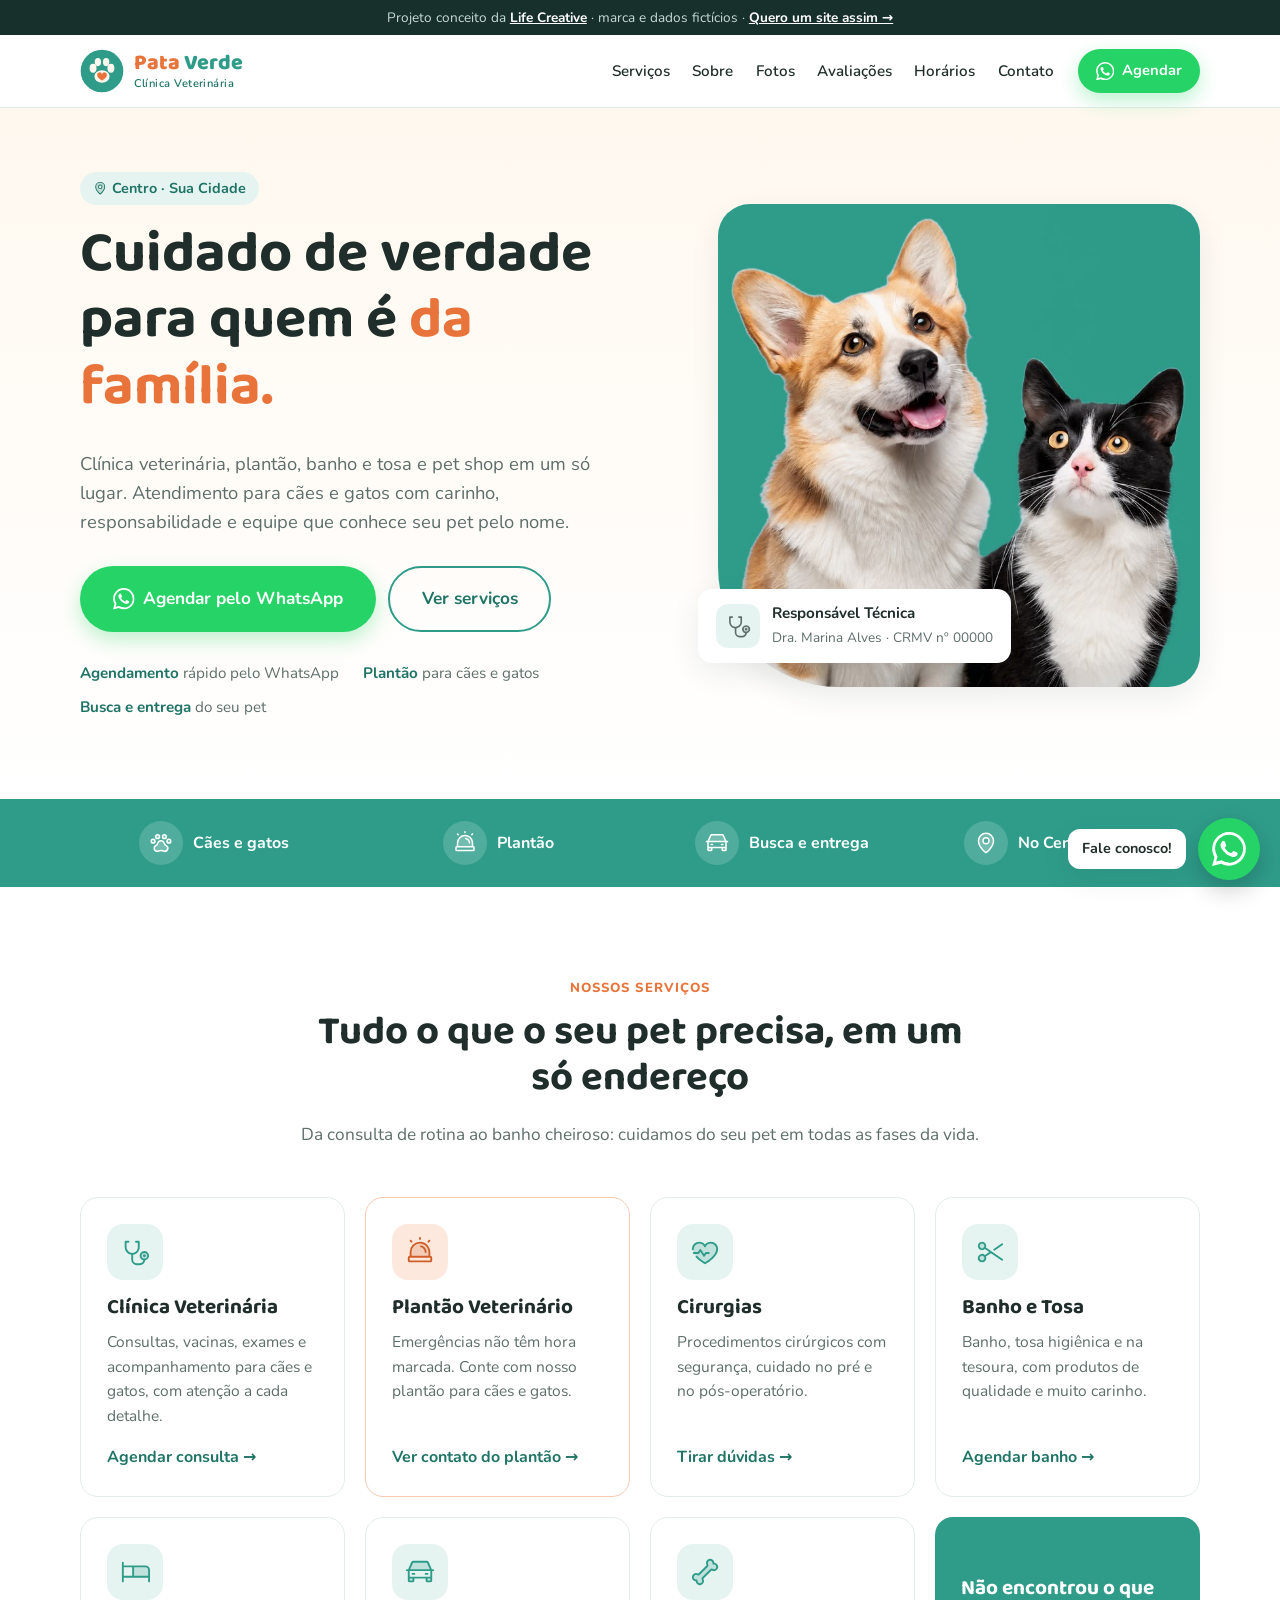
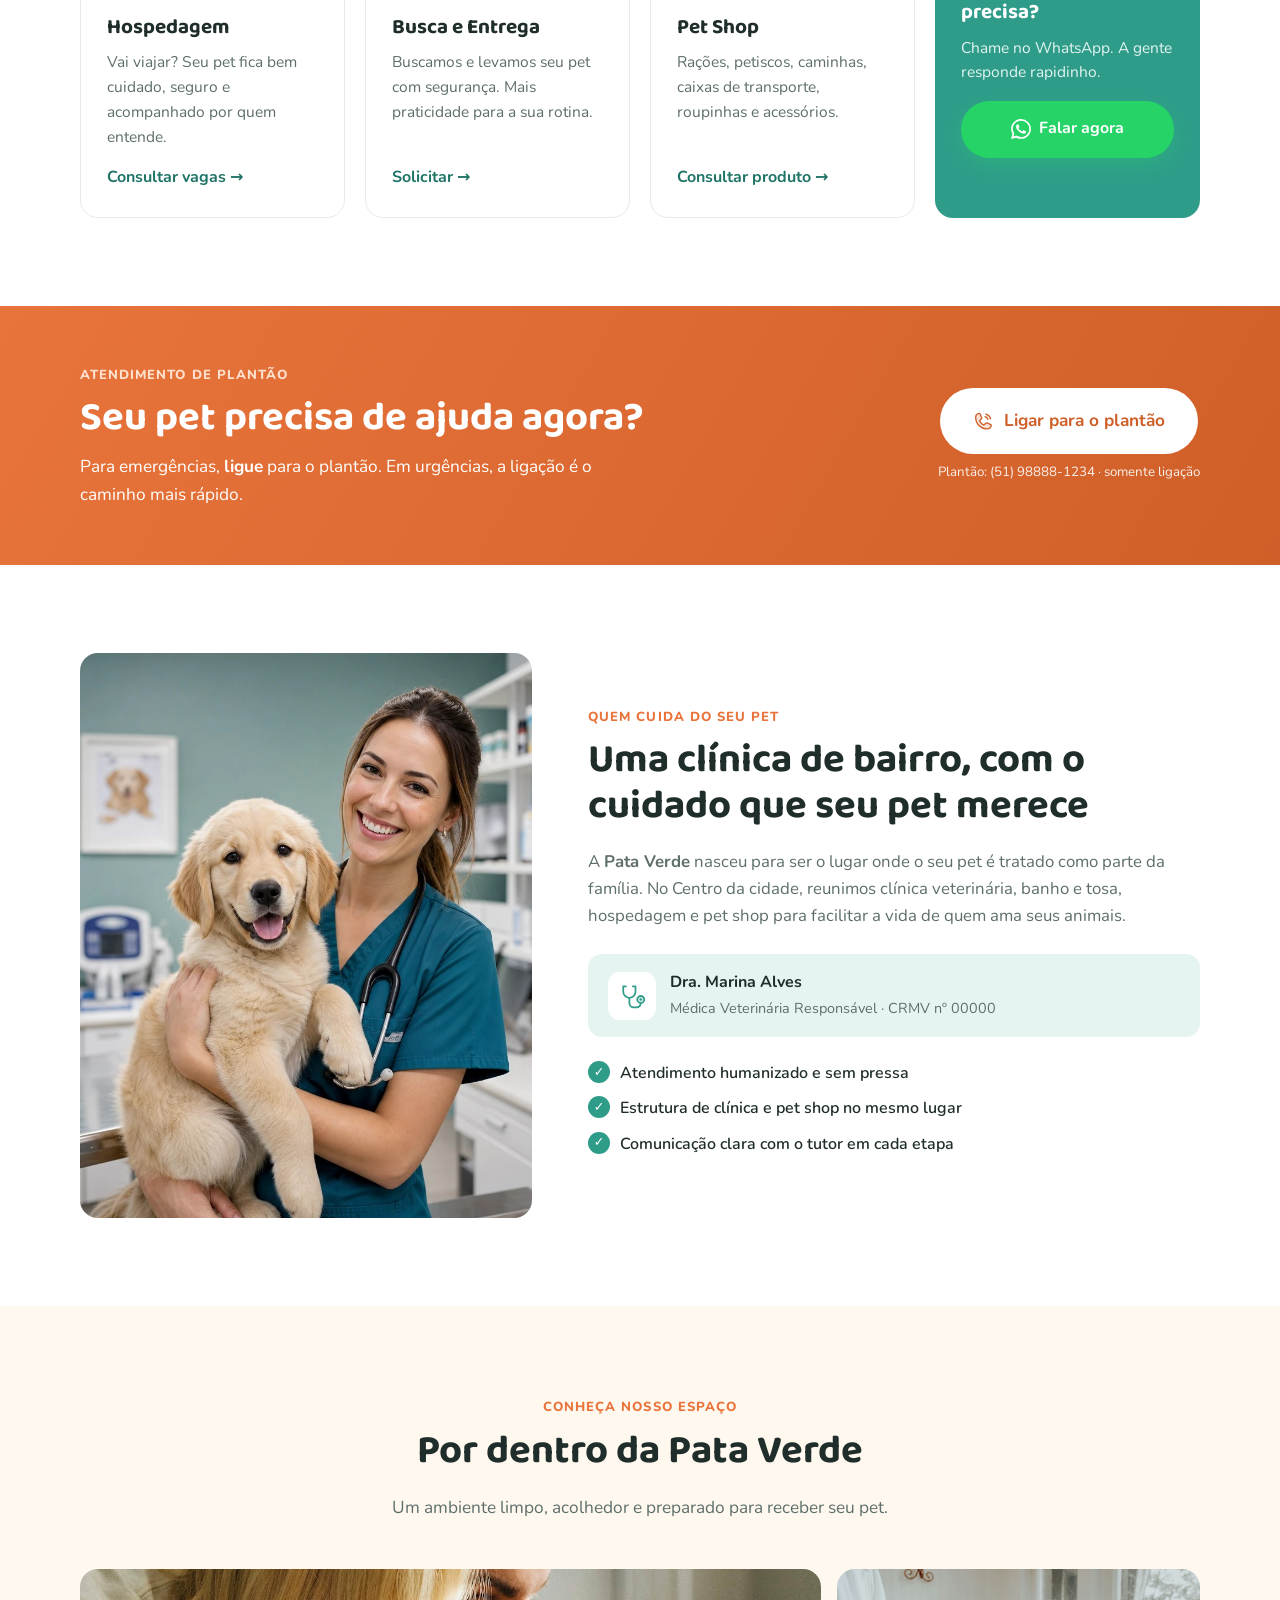
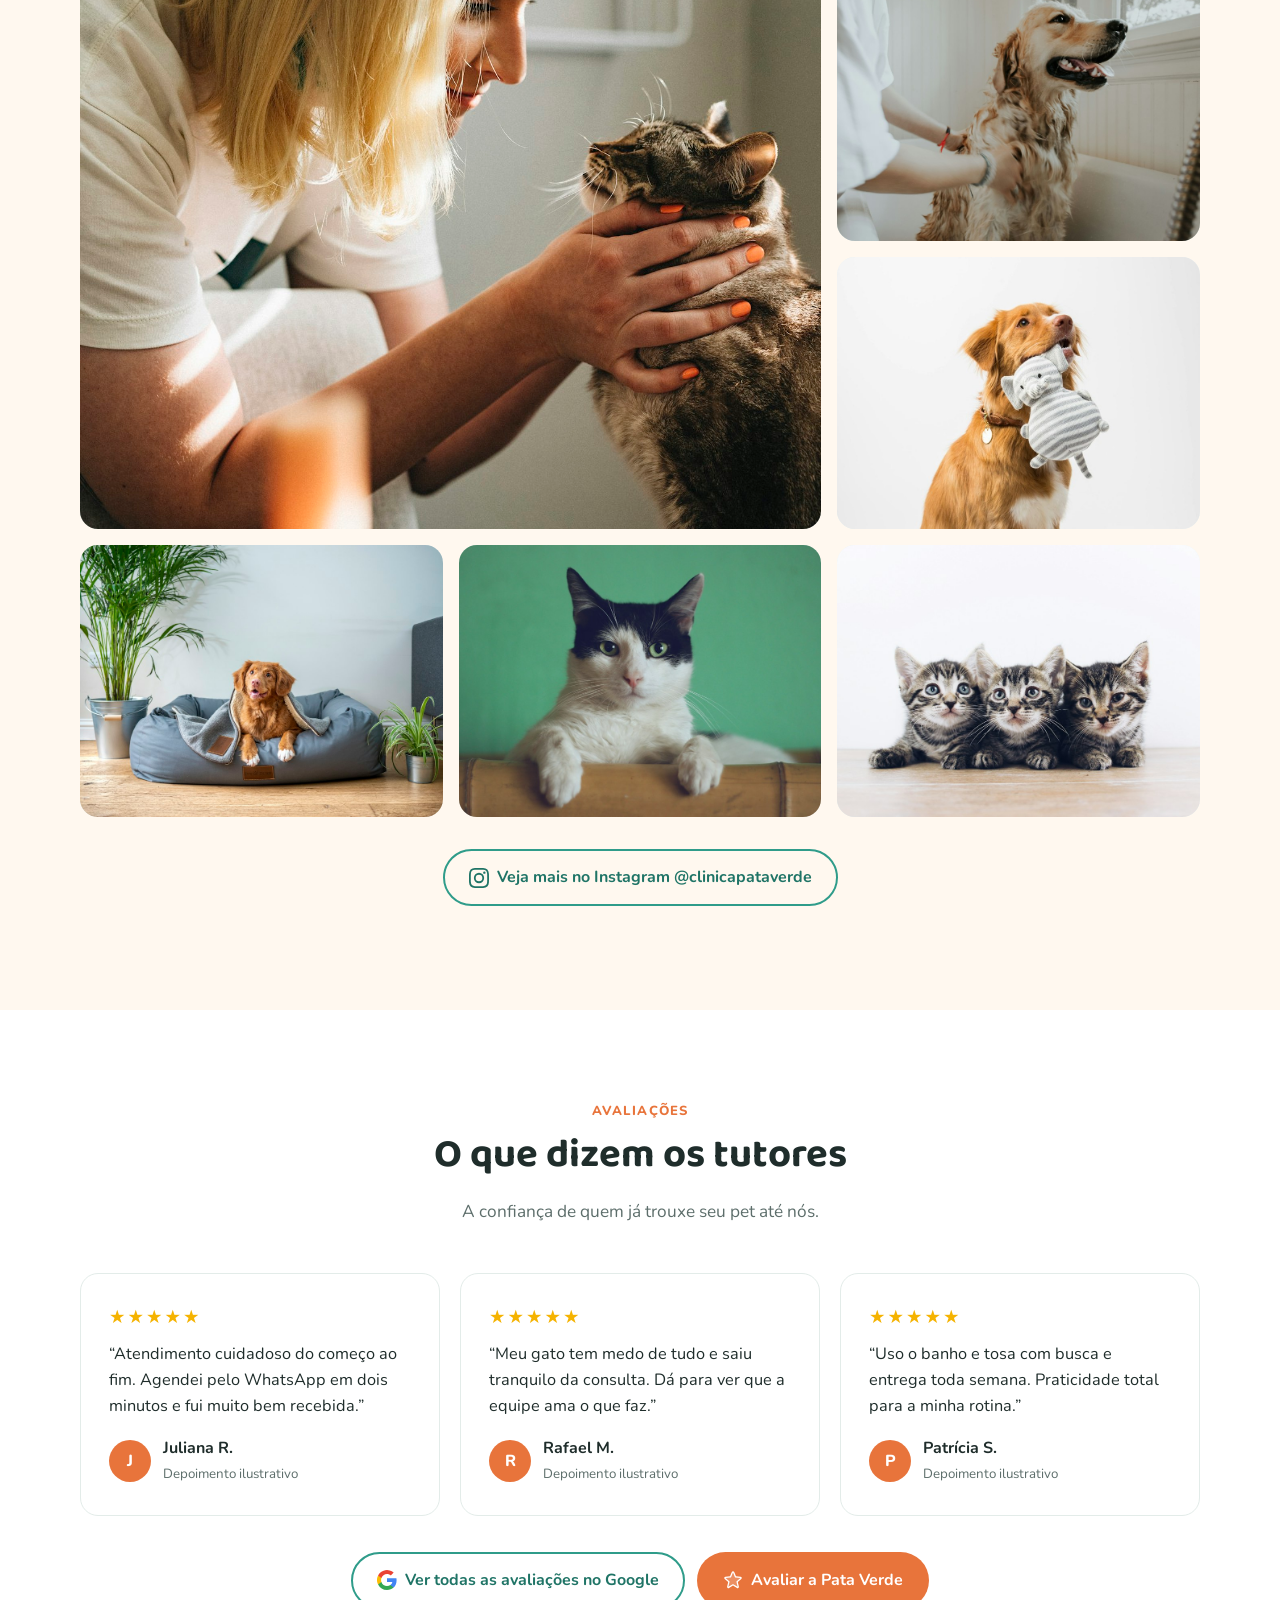
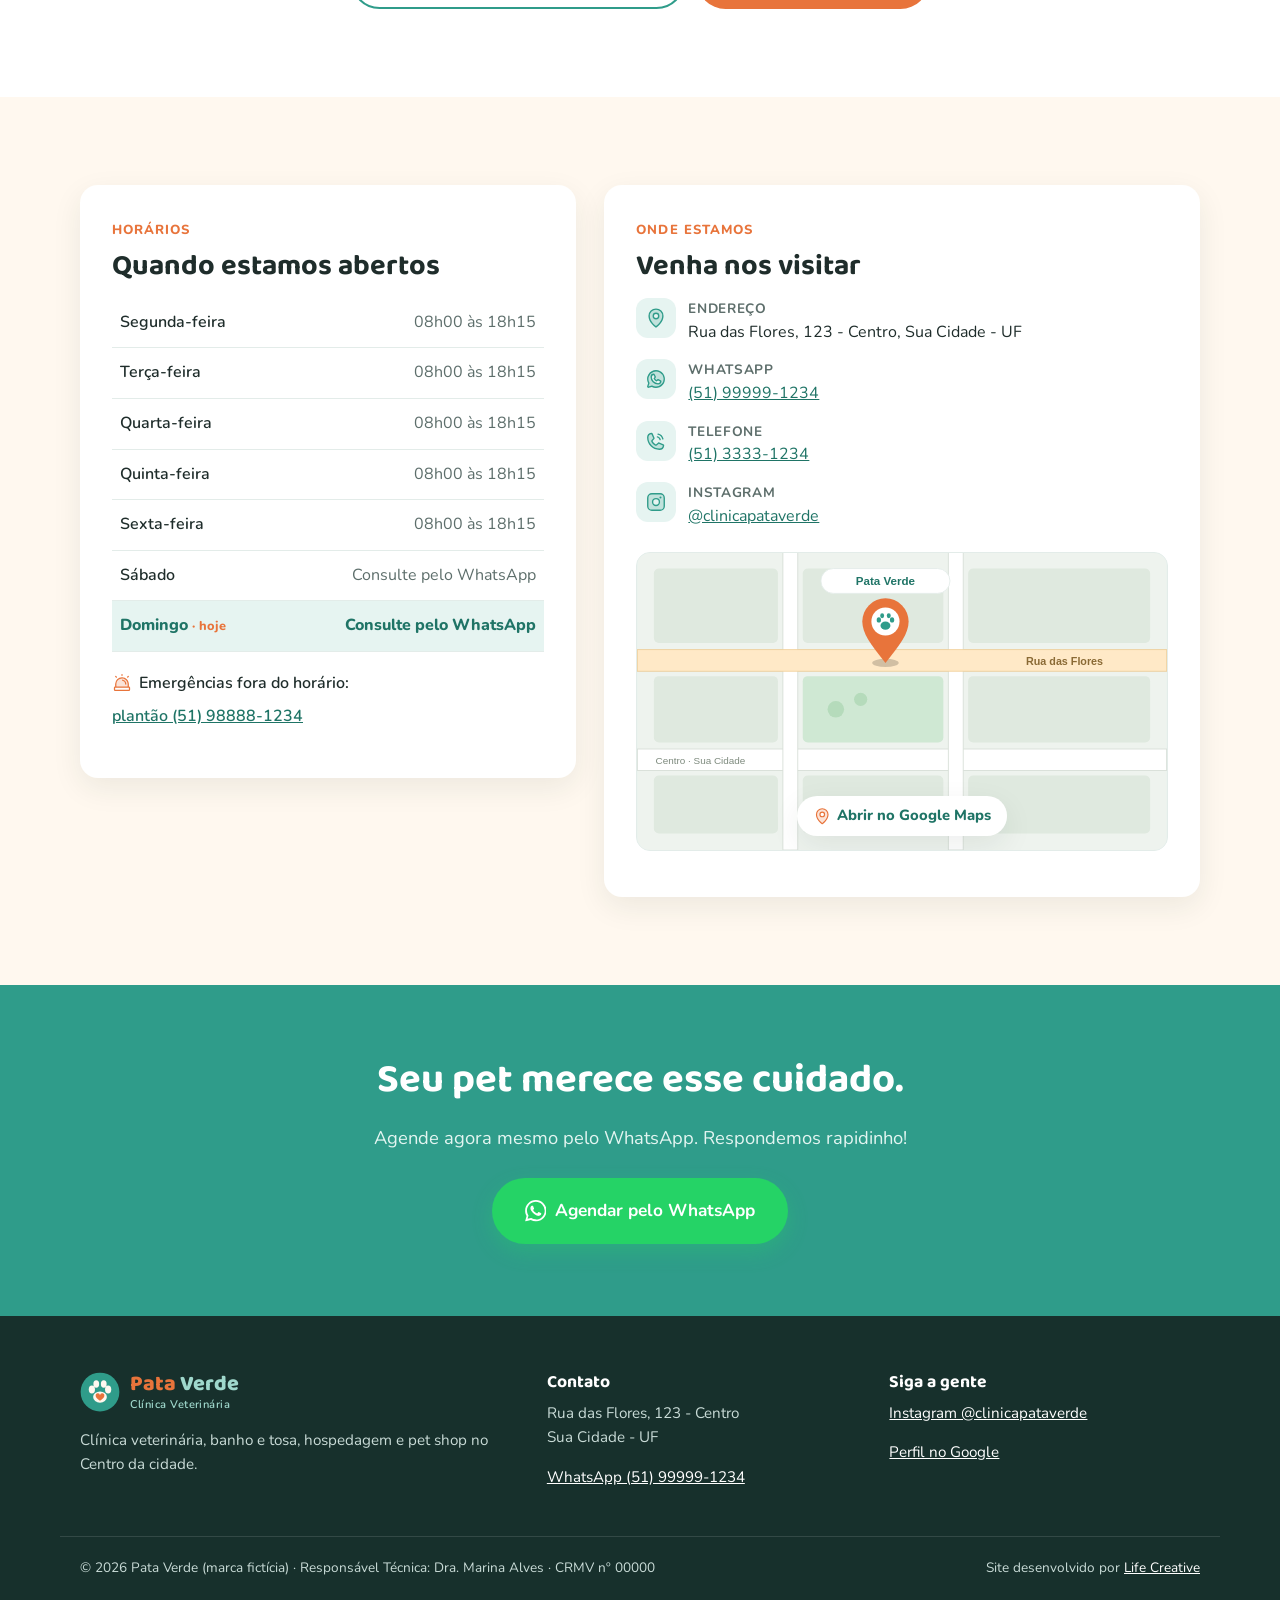
==== commit a4e37f56: "Adiciona telefones fictícios ilustrativos Co-Authored-By: Claude Opus 5.5 <noreply@anthropic.com> Cl" ====
--- a/index.html
+++ b/index.html
@@ -170,7 +170,7 @@
         </div>
         <div class="emergency__ctas">
           <a class="btn btn--white btn--lg" href="#" data-demo="Na versão real, este botão liga direto para o plantão da clínica."><svg class="ico" aria-hidden="true"><use href="#p-phone"/></svg> Ligar para o plantão</a>
-          <small>Plantão: (00) 00000-0000 · somente ligação</small>
+          <small>Plantão: (51) 98888-1234 · somente ligação</small>
         </div>
       </div>
     </section>
@@ -281,7 +281,7 @@
               <tr data-day="0"><th>Domingo</th><td>Consulte pelo WhatsApp</td></tr>
             </tbody>
           </table>
-          <p class="hours__note"><svg class="ico" aria-hidden="true"><use href="#p-siren"/></svg> Emergências fora do horário: <a href="#" data-demo="Na versão real, este link liga para o plantão.">plantão (00) 00000-0000</a></p>
+          <p class="hours__note"><svg class="ico" aria-hidden="true"><use href="#p-siren"/></svg> Emergências fora do horário: <a href="#" data-demo="Na versão real, este link liga para o plantão.">plantão (51) 98888-1234</a></p>
         </div>
 
         <div class="info__box" id="contato">
@@ -289,8 +289,8 @@
           <h2>Venha nos visitar</h2>
           <ul class="contact">
             <li><span><svg class="pi" aria-hidden="true"><use href="#p-pin"/></svg></span><div><strong>Endereço</strong>Rua das Flores, 123 - Centro, Sua Cidade - UF</div></li>
-            <li><span><svg class="pi" aria-hidden="true"><use href="#p-chat"/></svg></span><div><strong>WhatsApp</strong><a data-wa="Olá! Vim pelo site." href="#" target="_blank" rel="noopener">(00) 00000-0000</a></div></li>
-            <li><span><svg class="pi" aria-hidden="true"><use href="#p-phone"/></svg></span><div><strong>Telefone</strong><a href="#" data-demo="Na versão real, este link liga para a clínica.">(00) 00000-0000</a></div></li>
+            <li><span><svg class="pi" aria-hidden="true"><use href="#p-chat"/></svg></span><div><strong>WhatsApp</strong><a data-wa="Olá! Vim pelo site." href="#" target="_blank" rel="noopener">(51) 99999-1234</a></div></li>
+            <li><span><svg class="pi" aria-hidden="true"><use href="#p-phone"/></svg></span><div><strong>Telefone</strong><a href="#" data-demo="Na versão real, este link liga para a clínica.">(51) 3333-1234</a></div></li>
             <li><span><svg class="pi" aria-hidden="true"><use href="#p-ig2"/></svg></span><div><strong>Instagram</strong><a href="#" data-demo="Na versão real, este link abre o Instagram da clínica.">@clinicapataverde</a></div></li>
           </ul>
           <a class="map" href="#" data-demo="Na versão real, o mapa abre a localização da clínica no Google Maps." aria-label="Abrir a localização da Pata Verde no Google Maps">
@@ -326,7 +326,7 @@
       <div>
         <h4>Contato</h4>
         <p>Rua das Flores, 123 - Centro<br>Sua Cidade - UF</p>
-        <p><a data-wa="Olá! Vim pelo site." href="#" target="_blank" rel="noopener">WhatsApp (00) 00000-0000</a></p>
+        <p><a data-wa="Olá! Vim pelo site." href="#" target="_blank" rel="noopener">WhatsApp (51) 99999-1234</a></p>
       </div>
       <div>
         <h4>Siga a gente</h4>
